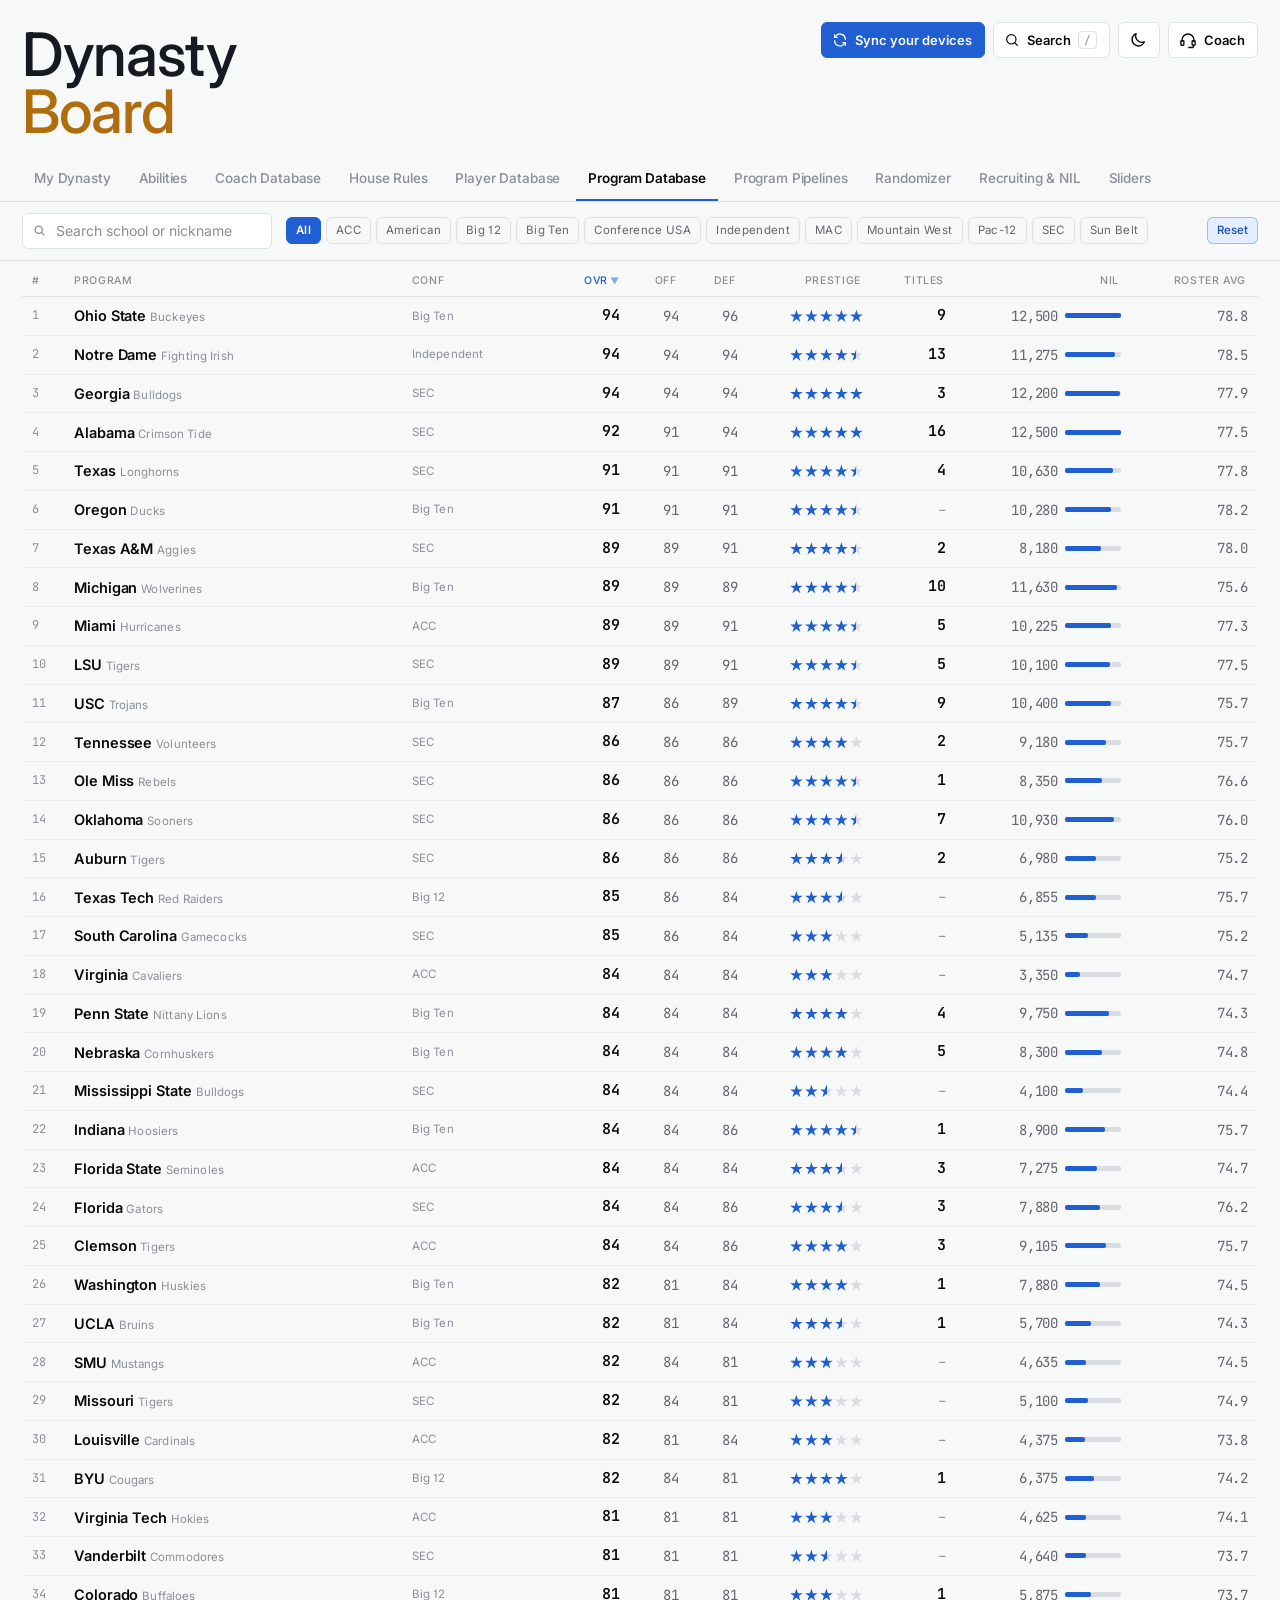
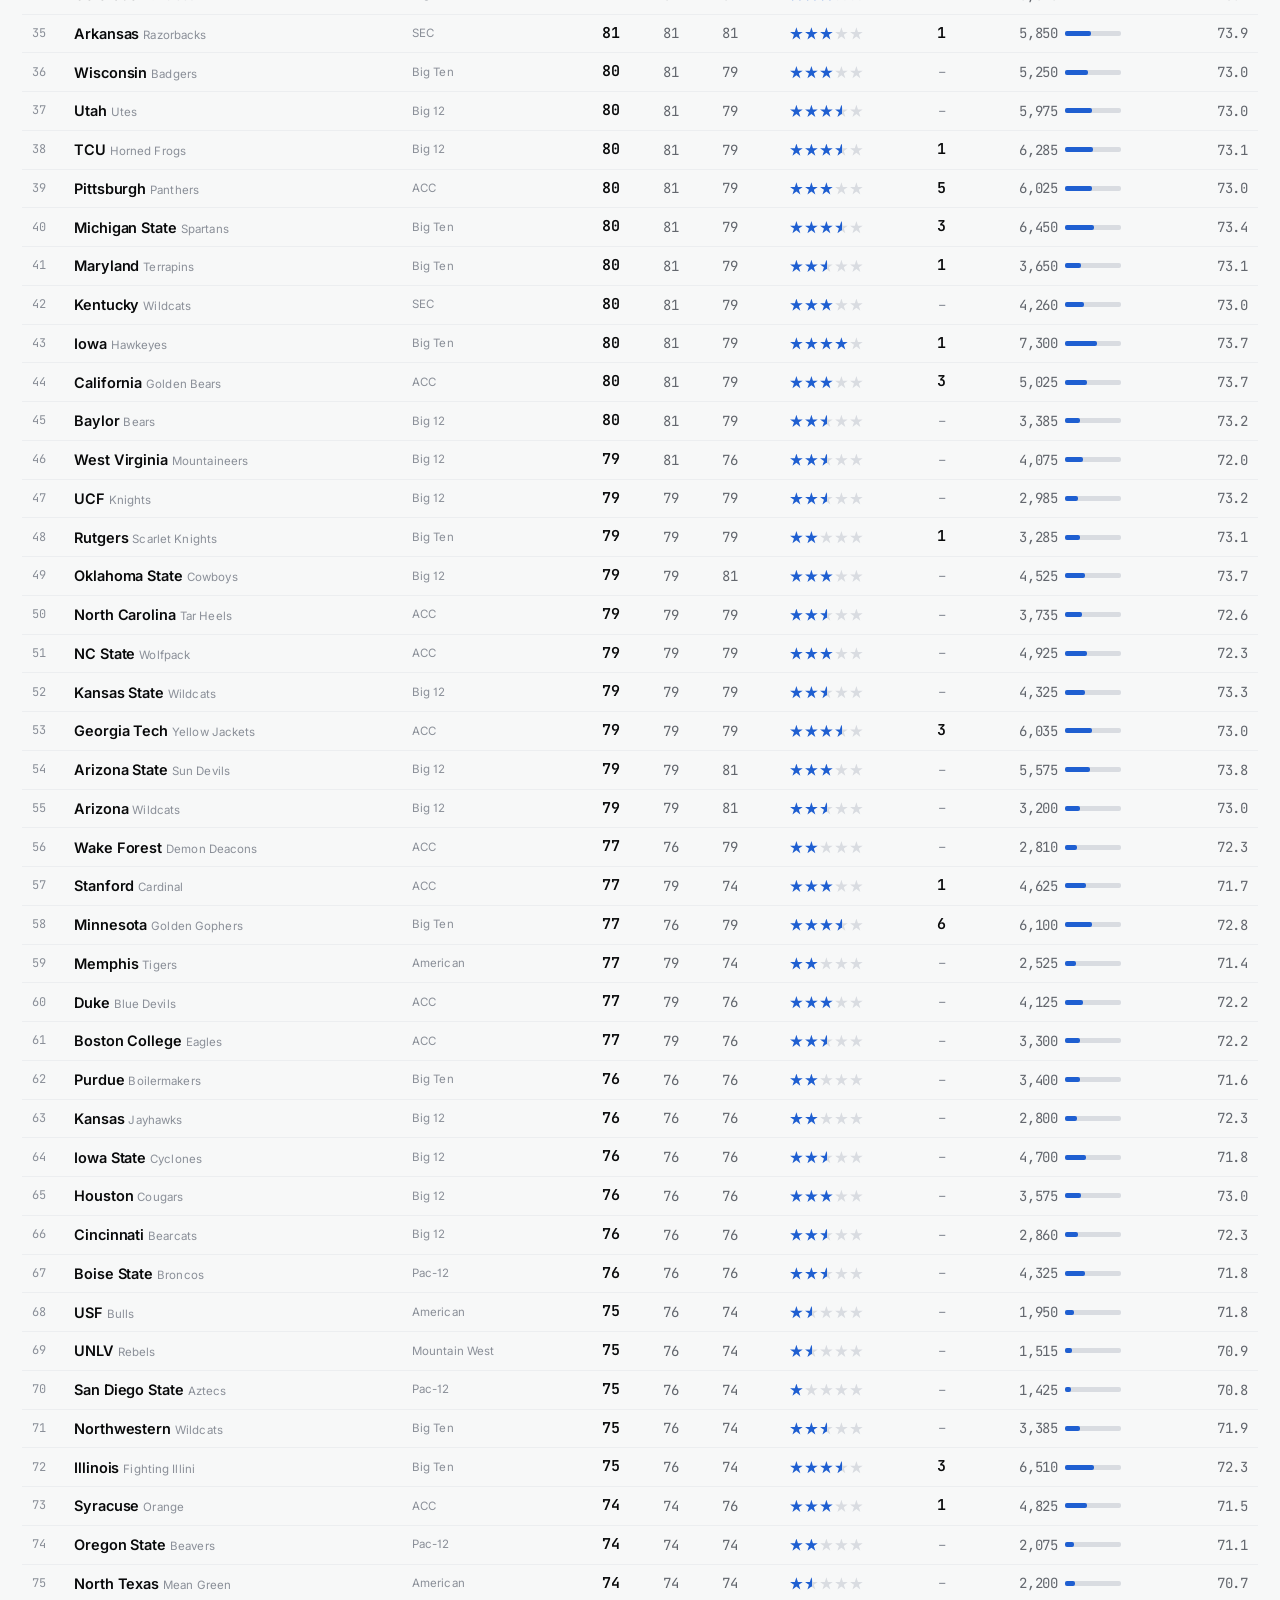
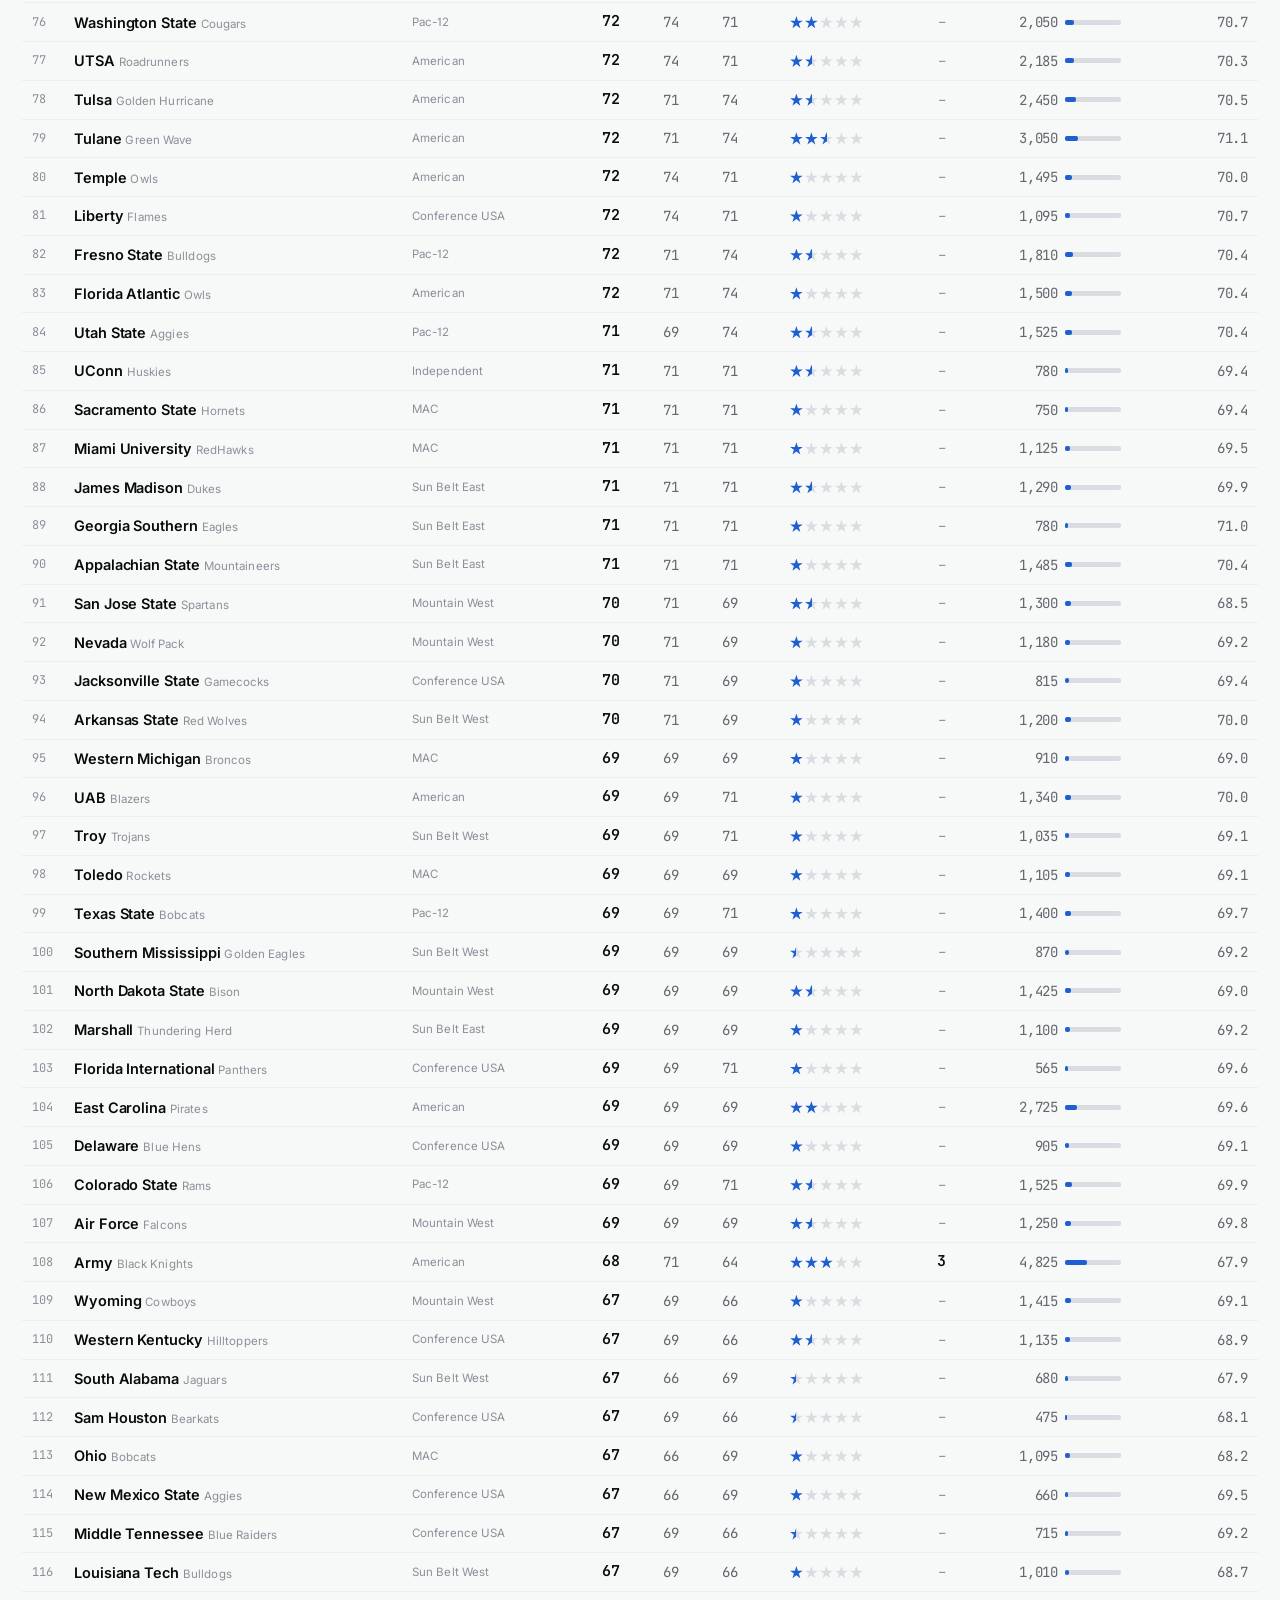
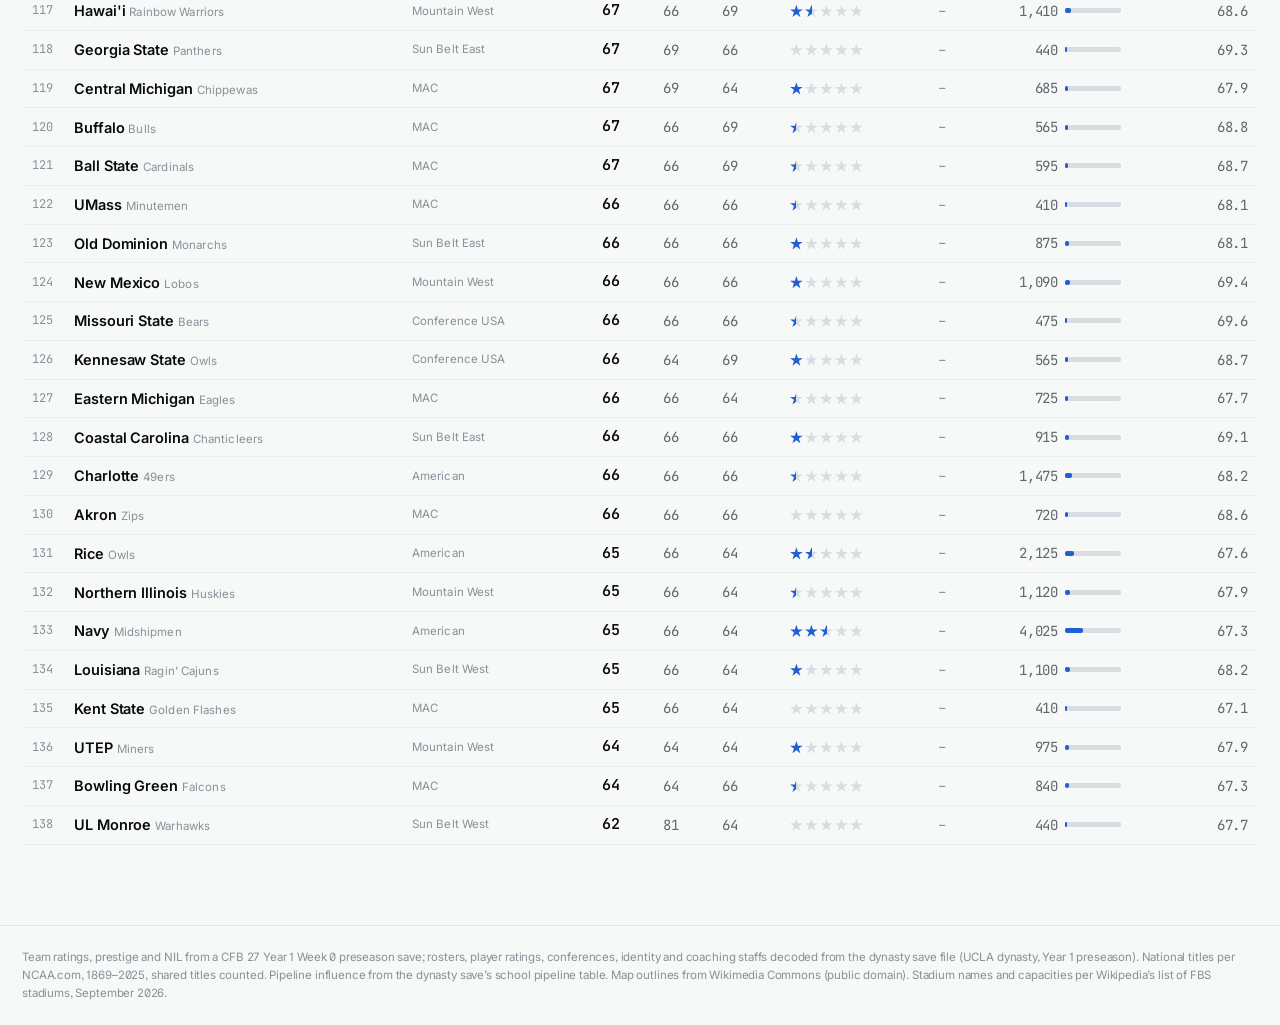
==== public/index.html @ a0ea472a "Player Database archetype filter (follows the position chip, kept in the URL); pipelines tier legend" ====
<!doctype html><html><head><meta charset=utf8><meta name=viewport content="width=device-width,initial-scale=1,viewport-fit=cover"><style>:root{color-scheme:light;box-sizing:border-box;padding-top:env(safe-area-inset-top,0px);padding-bottom:env(safe-area-inset-bottom,0px)}html{scroll-padding-top:env(safe-area-inset-top,0px)}body{margin:0;padding:0;font:14px -apple-system,BlinkMacSystemFont,sans-serif;background:#faf9f5;color:#141413}img{max-width:100%}[hidden]:not([hidden=until-found i]){display:none!important}</style></head><body>
<title>CFB 27 Dynasty Board</title>
<link rel="icon" href="/favicon.ico" sizes="32x32 48x48">
<link rel="icon" href="/favicon.svg" type="image/svg+xml">
<link rel="apple-touch-icon" href="/apple-touch-icon.png">
<link rel="preconnect" href="https://fonts.googleapis.com">
<link rel="preconnect" href="https://fonts.gstatic.com" crossorigin>
<link rel="stylesheet" href="https://fonts.googleapis.com/css2?family=Inter:opsz,wght@14..32,300..700&family=JetBrains+Mono:wght@400;500;600&display=swap">

<script>try{const t=localStorage.getItem("theme-v1");if(t==="light"||t==="dark")document.documentElement.dataset.theme=t}catch(e){}</script>
<link rel="stylesheet" href="css/site.css">

<div class="masthead">
  <h1 class="wordmark">Dynasty<br><em>Board</em></h1>
  <div class="mhact">
  <button class="coachbtn syncbtn" id="syncOpen" type="button" title="Keep your dynasties the same on every device"><svg width="16" height="16" viewBox="0 0 24 24" fill="none" stroke="currentColor" stroke-width="1.9" stroke-linecap="round" stroke-linejoin="round" aria-hidden="true"><path d="M20 11a8 8 0 0 0-14.3-4.9L4 8"/><path d="M4 4v4h4"/><path d="M4 13a8 8 0 0 0 14.3 4.9L20 16"/><path d="M20 20v-4h-4"/></svg><span id="syncLbl">Sync your devices</span></button>
  <button class="coachbtn gsbtn" id="gsOpen" type="button" aria-haspopup="dialog" aria-label="Search everything" title="Search everything (Ctrl+K or /)"><svg width="16" height="16" viewBox="0 0 24 24" fill="none" stroke="currentColor" stroke-width="1.8" stroke-linecap="round" aria-hidden="true"><circle cx="11" cy="11" r="7"/><path d="m20 20-3.5-3.5"/></svg>Search <kbd>/</kbd></button>
  <button class="coachbtn themebtn" id="themeBtn" type="button"></button>
  <button class="coachbtn" id="pOpen" type="button" aria-controls="pChat" aria-expanded="false" title="Plan a dynasty with Coach"><svg width="18" height="18" viewBox="0 0 24 24" fill="none" stroke="currentColor" stroke-width="1.8" stroke-linecap="round" stroke-linejoin="round" aria-hidden="true"><path d="M4 14v-2a8 8 0 0 1 16 0v2"/><rect x="2.5" y="13" width="4" height="6" rx="1"/><rect x="17.5" y="13" width="4" height="6" rx="1"/><path d="M19.5 19v.5a2.5 2.5 0 0 1-2.5 2.5h-4"/></svg>Coach</button>
  </div>
</div>

<dialog class="gs" id="gs" aria-label="Search everything">
  <label class="search"><svg width="16" height="16" viewBox="0 0 24 24" fill="none" stroke="currentColor" stroke-width="1.8" stroke-linecap="round" aria-hidden="true"><circle cx="11" cy="11" r="7"/><path d="m20 20-3.5-3.5"/></svg>
    <input id="gsq" type="search" placeholder="Team, coach, ability, rule or tab" autocomplete="off" spellcheck="false" role="combobox" aria-controls="gsl" aria-expanded="true" aria-autocomplete="list"><kbd>Esc</kbd></label>
  <ul class="cb" id="gsl" role="listbox"></ul>
</dialog>
<dialog class="gs plc" id="plc" aria-labelledby="plcN">
  <div class="ks-h"><h2 id="plcN"></h2><button class="ib" id="plcX" type="button" aria-label="Close"><kbd>Esc</kbd></button></div>
  <div id="plcB"></div>
</dialog>
<dialog class="gs ks sy" id="sy" aria-labelledby="syT">
  <div class="ks-h"><h2 id="syT">Sync your devices</h2><button class="ib" id="syX" type="button" aria-label="Close">&times;</button></div>
  <p class="hint sync-lede">Keep your saved work the same on your phone and computer. No account needed: just a sync code.</p>
  <div id="syBody"></div>
  <div class="sync-foot"><button class="ghost pri" id="syDone" type="button">Done</button></div>
</dialog>
<dialog class="gs ks" id="ks" aria-labelledby="ksT">
  <div class="ks-h"><h2 id="ksT">Keyboard shortcuts</h2><button class="ib" id="ksX" type="button" aria-label="Close"><kbd>Esc</kbd></button></div>
  <div id="ksL"></div>
</dialog>
<nav class="nav" aria-label="Sections">
<div class="tabs" role="tablist" aria-label="Views">
  <button class="tab" role="tab" id="tabDyn" aria-controls="viewDyn" aria-selected="false" tabindex="-1" type="button">My Dynasty</button>
  <button class="tab" role="tab" id="tabAb" aria-controls="viewAb" aria-selected="false" tabindex="-1" type="button">Abilities</button>
  <button class="tab" role="tab" id="tabCoach" aria-controls="viewCoach" aria-selected="false" tabindex="-1" type="button">Coach Database</button>
  <button class="tab" role="tab" id="tabHouse" aria-controls="viewHouse" aria-selected="false" tabindex="-1" type="button">House Rules</button>
  <button class="tab" role="tab" id="tabPlay" aria-controls="viewPlay" aria-selected="false" tabindex="-1" type="button">Player Database</button>
  <button class="tab" role="tab" id="tabBoard" aria-controls="viewBoard" aria-selected="true" type="button">Program Database</button>
  <button class="tab" role="tab" id="tabPipe" aria-controls="viewPipe" aria-selected="false" tabindex="-1" type="button">Program Pipelines</button>
  <button class="tab" role="tab" id="tabRand" aria-controls="viewRand" aria-selected="false" tabindex="-1" type="button">Randomizer</button>
  <button class="tab" role="tab" id="tabRec" aria-controls="viewRec" aria-selected="false" tabindex="-1" type="button">Recruiting &amp; NIL</button>
  <button class="tab" role="tab" id="tabSlide" aria-controls="viewSlide" aria-selected="false" tabindex="-1" type="button">Sliders</button>
</div>
</nav>

<div id="viewBoard" role="tabpanel" aria-labelledby="tabBoard">
<div class="rail">
  <div class="rail-in">
    <label class="search">
      <svg width="13" height="13" viewBox="0 0 16 16" fill="none" stroke="currentColor" stroke-width="1.6" aria-hidden="true"><circle cx="7" cy="7" r="4.5"/><path d="M10.5 10.5 14 14"/></svg>
      <input id="q" type="search" placeholder="Search school or nickname" aria-label="Search school or nickname" autocomplete="off" spellcheck="false">
    </label>
    <div class="chips" id="chips" role="group" aria-label="Filter by conference"></div>
    <span class="spacer"></span>
    <button class="ghost" id="reset" type="button">Reset</button>
  </div>
</div>

<div class="sheet">
  <div class="scroller">
    <table>
      <thead><tr id="hrow"></tr></thead>
      <tbody id="rows"></tbody>
    </table>
  </div>
  <div class="empty" id="empty" hidden>No program matches that search.</div>
</div>
</div>

<section id="viewRand" class="rand" role="tabpanel" aria-labelledby="tabRand" hidden>
  <div>
    <h2>Pick my program</h2>
    <div class="seg" role="group" aria-label="Randomizer mode">
      <button type="button" data-mode="any" aria-pressed="true">Completely random</button>
      <button type="button" data-mode="filt" aria-pressed="false">Use my filters</button>
    </div>
    <div class="poolline" aria-live="polite"><b id="poolN">138</b> programs in the pool</div>
    <button class="roll" id="roll" type="button">Pick my program</button>
    <div id="rFilters" hidden>
      <div class="fgroup"><span class="lbl">National championship</span>
        <div class="chips" data-g="ti"></div></div>
      <div class="fgroup"><span class="lbl">Prestige</span>
        <div class="chips" data-g="p"></div></div>
      <div class="fgroup"><span class="lbl">NIL budget</span>
        <div class="chips" data-g="nt"></div></div>
      <div class="fgroup"><span class="lbl">Conference</span>
        <div class="chips" data-g="c"></div></div>
    </div>
    <div class="hist" id="hist"></div>
  </div>
  <div class="result idle" id="result" aria-live="polite">Your program shows up here.</div>
</section>

<section id="viewCoach" role="tabpanel" aria-labelledby="tabCoach" hidden>
  <div class="rail crail">
    <div class="rail-in">
      <label class="search">
        <svg width="13" height="13" viewBox="0 0 16 16" fill="none" stroke="currentColor" stroke-width="1.6" aria-hidden="true"><circle cx="7" cy="7" r="4.5"/><path d="M10.5 10.5 14 14"/></svg>
        <input id="cq" type="search" placeholder="Search coach or school" aria-label="Search coach or school" autocomplete="off" spellcheck="false">
      </label>
      <div class="chips" id="cchips" role="group" aria-label="Filter by role"></div>
      <span class="spacer"></span>
      <span class="sub" aria-live="polite"><b class="mono" id="cN" style="color:var(--text)">414</b> coaches</span>
    </div>
  </div>
  <div class="sheet">
    <div class="scroller">
      <table class="ctab">
        <thead><tr id="chrow"></tr></thead>
        <tbody id="crows"></tbody>
      </table>
    </div>
    <div class="empty" id="cempty" hidden>No coach matches that search.</div>
  </div>
</section>

<section id="viewPlay" role="tabpanel" aria-labelledby="tabPlay" hidden>
  <div class="rail">
    <div class="rail-in">
      <label class="search">
        <svg width="13" height="13" viewBox="0 0 16 16" fill="none" stroke="currentColor" stroke-width="1.6" aria-hidden="true"><circle cx="7" cy="7" r="4.5"/><path d="M10.5 10.5 14 14"/></svg>
        <input id="plq" type="search" placeholder="Search player or school" aria-label="Search player or school" autocomplete="off" spellcheck="false">
      </label>
      <div class="chips" id="plpos" role="group" aria-label="Filter by position"></div>
      <div class="plsel">
        <select id="plteam" aria-label="Program"></select>
        <select id="plconf" aria-label="Conference"></select>
        <select id="plyr" aria-label="Class year"><option value="">All years</option><option>FR</option><option>SO</option><option>JR</option><option>SR</option></select>
        <select id="pldev" aria-label="Dev trait"><option value="">Any dev trait</option><option value="1">Impact</option><option value="2">Star</option><option value="3">Elite</option><option value="0">Normal</option></select>
        <select id="plarch" aria-label="Archetype"></select>
      </div>
      <span class="spacer"></span>
      <span class="sub" aria-live="polite"><b class="mono" id="plN" style="color:var(--text)">11,730</b> players</span>
    </div>
  </div>
  <div class="sheet">
    <div class="scroller plscroll" tabindex="0" aria-label="Player ratings table, scrolls sideways">
      <table class="ctab ptab">
        <thead><tr id="plhrow"></tr></thead>
        <tbody id="plrows"></tbody>
      </table>
    </div>
    <div class="empty" id="plempty" hidden>No player matches those filters.</div>
    <button class="rmore" id="plmore" type="button" hidden></button>
    <p class="hint plsrc">Scroll sideways for every rating, or click a player for their card. Ovr, Spd and the ratings after Spd are EA SPORTS College Football 27 <span id="plIt">Week 3</span> ratings; a few deep-roster players don't have them.</p>
  </div>
</section>

<section id="viewPipe" role="tabpanel" aria-labelledby="tabPipe" hidden>
  <div class="rail prail">
    <div class="rail-in">
      <label class="search">
        <svg width="13" height="13" viewBox="0 0 16 16" fill="none" stroke="currentColor" stroke-width="1.6" aria-hidden="true"><circle cx="7" cy="7" r="4.5"/><path d="M10.5 10.5 14 14"/></svg>
        <input id="pq" type="text" placeholder="Search a program" aria-label="Search a program" autocomplete="off" spellcheck="false">
      </label>
      <div class="pnav"><button class="ghost" id="pprev" type="button" aria-label="Previous program">&larr;</button><button class="ghost" id="pnext" type="button" aria-label="Next program">&rarr;</button></div>
      <span class="spacer"></span>
      <div class="pmode"><label class="sub" for="ppipe">Rank by pipeline</label><select id="ppipe"><option value="">Choose a pipeline&hellip;</option></select></div>
    </div>
  </div>
  <div class="pipe">
    <div>
      <div class="tiers" id="ptiers" aria-label="Pipeline tiers"></div>
      <div class="pmap" id="pmap"></div>
    </div>
    <div class="pside">
      <div class="pcard" id="pcard"></div>
      <div class="pcard" id="prank" hidden></div>
    </div>
  </div>
</section>

<section id="viewHouse" class="house" role="tabpanel" aria-labelledby="tabHouse" hidden>
  <div>
    <h2 class="hh">House rules</h2>
    <div class="fgroup"><label class="lbl" for="hq">Your program</label>
      <div class="hprog">
        <span class="search">
          <svg width="13" height="13" viewBox="0 0 16 16" fill="none" stroke="currentColor" stroke-width="1.6" aria-hidden="true"><circle cx="7" cy="7" r="4.5"/><path d="M10.5 10.5 14 14"/></svg>
          <input id="hq" type="text" placeholder="Search a program" autocomplete="off" spellcheck="false">
        </span>
        <button class="ghost" id="hteamr" type="button">Random program</button>
      </div>
    </div>
    <div class="seg" id="hseg" role="group" aria-label="House rules source">
      <button type="button" data-hm="preset" aria-pressed="true">Presets</button>
      <button type="button" data-hm="random" aria-pressed="false">Randomly generated</button>
    </div>
    <button class="ghost hbuild" type="button" id="hbuild">+ Build your own preset</button>
    <div id="hPre" class="presets"></div>
    <div id="hRnd" hidden>
      <div class="poolline">Recruiting territory and star power are always in the deal. Locked rules stay put.</div>
      <button class="roll" id="hdeal" type="button">Deal house rules</button>
      <div class="fgroup"><span class="lbl">Strictness</span><div class="chips" id="hstrict"></div></div>
      <div class="fgroup"><span class="lbl">Program</span>
        <div class="chips"><button class="chip" type="button" id="hrprog" aria-pressed="false">Also pick a random program</button></div></div>
    </div>
  </div>
  <div>
    <div class="book" id="hbook" aria-live="polite"></div>
    <details class="lib" id="hlib"><summary id="hlibs">Rule library</summary>
      <div class="lnew"><button class="ghost pri" id="hnew" type="button">+ Create a custom rule</button><span class="hsmall" style="margin:0">Custom rules and presets are saved in this browser.</span></div>
      <div id="hform" hidden></div>
      <div id="hlibin"></div></details>
  </div>
</section>


<section id="viewRec" class="sl rec" role="tabpanel" aria-labelledby="tabRec" hidden>
  <header class="sl-head">
    <div>
      <h2 class="hh">Recruiting &amp; NIL plan</h2>
    </div>
    <div class="rec-ctl">
    <button type="button" class="tgl" id="rLink" role="switch" aria-checked="true" title="When on, this tab and House Rules share one program"><span class="trk" aria-hidden="true"><i></i></span>Follow House Rules team</button>
    <label class="search rec-q">
      <svg width="13" height="13" viewBox="0 0 16 16" fill="none" stroke="currentColor" stroke-width="1.6" aria-hidden="true"><circle cx="7" cy="7" r="4.5"/><path d="M10.5 10.5 14 14"/></svg>
      <input id="rq" type="text" placeholder="Search a program" aria-label="Program for the recruiting plan" autocomplete="off" spellcheck="false">
    </label>
    </div>
  </header>
  <div class="chips" id="recMode" role="group" aria-label="Plan or recruiting board"></div>
  <div class="rec-grid" id="recGrid"></div>
  <div id="rbWrap" hidden>
    <div class="rb-bar"><p class="hint">Plan the type of player you want at every spot, built around your scheme. Tap a card to pick an archetype.</p><button type="button" class="ghost" id="rbClear">Clear board</button></div>
    <div class="rb" id="rb"></div>
  </div>
  <p class="rec-src" id="recSrc">Mechanics from launch-window guides (June and July 2026); patches may have changed some numbers. Sources:
    <a href="https://dynastycentral.gg/college-football-27/dynasty-guides/recruiting-guide" target="_blank" rel="noopener">Dynasty Central</a>,
    <a href="https://gamerant.com/college-football-cfb-27-dynasty-recruiting-guide/" target="_blank" rel="noopener">Game Rant</a>,
    <a href="https://cfb27.com/article/cfb-27-dynasty-recruiting-guide" target="_blank" rel="noopener">CFB27.com</a>.
    Real-world recruiting patterns:
    <a href="https://thespade.substack.com/p/the-2026-college-football-recruiting" target="_blank" rel="noopener">The Spade</a>,
    <a href="https://www.espn.com/college-football/story/_/id/43601368/recruiting-roster-challenges-facing-group-5-power-4-gap-college-football-conferences" target="_blank" rel="noopener">ESPN</a>,
    <a href="https://thenilstandard.com/guides/what-college-football-positions-cost" target="_blank" rel="noopener">The NIL Standard</a>.
    Team data from the same preseason save as the rest of the board.</p>
</section>

<section id="viewDyn" class="house dyn" role="tabpanel" aria-labelledby="tabDyn" hidden>
  <div>
    <h2 class="hh">My dynasties</h2>
    <p class="hint">Save a program and its house rules as a dynasty. Each one keeps its rules, pipelines and recruiting &amp; NIL plan together.</p>
    <button class="ghost pri" id="dNew" type="button" style="margin:18px 0; width:100%">Save House Rules as a dynasty</button>
    <div class="seg" id="dSeg" role="group" aria-label="Active or archived dynasties"></div>
    <ul class="dlist" id="dList"></ul>
    <div class="dbak">
      <p class="hint">Back up your dynasties, house rules, custom rules and settings to a file, or restore them from one. Use it to move them to another browser or device.</p>
      <div class="dbak-b"><button class="ghost" id="dBackup" type="button">Back up to a file</button><button class="ghost" id="dRestore" type="button">Restore from a file</button></div>
      <input type="file" id="dFile" accept=".json,application/json" hidden>
      <p class="hint dbak-msg" id="dBakMsg" role="status" hidden></p>
    </div>
  </div>
  <div id="dView" aria-live="polite"></div>
</section>

<section id="viewSlide" class="sl" role="tabpanel" aria-labelledby="tabSlide" hidden>
  <header class="sl-head">
    <div>
      <h2 class="hh">Matt10's CFB27 Sliders <span class="sl-v">v5.5, Posted 9/25/26</span></h2>
      <p class="hint"><span class="sl-chg">Highlighted</span> values changed in this version.</p>
    </div>
    <div class="chips" id="slDiff" role="group" aria-label="Difficulty"></div>
  </header>
  <div class="sl-grid" id="slGrid"></div>
</section>

<section id="viewAb" class="sl ab" role="tabpanel" aria-labelledby="tabAb" hidden>
  <header class="sl-head">
    <div>
      <h2 class="hh">Abilities</h2>
      <div class="chips" id="abMode" role="group" aria-label="Player or coach abilities" style="margin-top:10px"></div>
    </div>
    <input class="ab-q" id="abQ" type="search" placeholder="Search an ability" aria-label="Search abilities" autocomplete="off">
  </header>
  <div id="abPlayer">
    <p class="hint ab-legend"><span class="mt mt0">Bronze</span><span class="mt mt1">Silver</span><span class="mt mt2">Gold</span><span class="mt mt3">Platinum</span></p>
    <div class="chips" id="abPos" role="group" aria-label="Position" style="margin:16px 0"></div>
    <div class="sl-grid" id="abGrid"></div>
    <h2 class="hh" style="margin:34px 0 6px">Mental abilities</h2>
    <p class="hint" style="margin-bottom:16px">Any player can have these. In Road to Glory you pick three, and each stays active only while its meter stays high.</p>
    <ul class="ab-list ab-ment" id="abMent"></ul>
    <p class="hint ab-src">Ability names, the mental list and Field Flip were checked against the CFB 27 game files. Unlock ratings and SP costs come from CFB 27 game-file data.</p>
  </div>
  <div id="abChg" hidden>
    <div class="pc-form">
      <label>From<select id="pcFp" aria-label="Current position"></select></label>
      <label>Archetype<select id="pcFa" aria-label="Current archetype"></select></label>
      <span class="pc-arrow" aria-hidden="true">&rarr;</span>
      <label>To<select id="pcTp" aria-label="New position"></select></label>
      <label>New archetype<select id="pcTa" aria-label="New archetype"></select></label>
      <label class="pc-note">Note<textarea id="pcNote" rows="1" maxlength="200" placeholder="Optional, e.g. needs 85+ speed"></textarea></label>
      <button class="ghost pri" id="pcAdd" type="button">Save change</button>
    </div>
    <div class="sl-grid" id="pcList" style="margin-top:18px"></div>
  </div>
  <div id="abCoach" hidden>
    <div class="chips" id="abArch" role="group" aria-label="Coach archetype" style="margin:16px 0"></div>
    <div id="abCGrid"></div>
    <p class="hint ab-src">Costs and values come from CFB 27 game-file data.</p>
  </div>
</section>

<div class="foot">
  Team ratings, prestige and NIL from a CFB&nbsp;27 Year&nbsp;1 Week&nbsp;0 preseason save; rosters, player ratings, conferences, identity and coaching staffs decoded from the dynasty save file (UCLA dynasty, Year&nbsp;1 preseason). National titles per NCAA.com, 1869&ndash;2025, shared titles counted. Pipeline influence from the dynasty save&rsquo;s school pipeline table. Map outlines from Wikimedia Commons (public domain). Stadium names and capacities per Wikipedia&rsquo;s list of FBS stadiums, September 2026.
</div>

<aside class="pchat" id="pChat" aria-labelledby="pTitle">
  <div class="phead"><h2 id="pTitle">Coach</h2>
    <button class="pai" id="pClear" type="button" title="Clear the chat and start over">Clear</button>
    <button class="dclose" id="pClose" type="button" aria-label="Close Coach" style="position:static">×</button></div>
  <div class="plog" id="pLog" aria-live="polite"></div>
  <p class="pstat" id="pNote">Longer messages are read by Cloudflare's AI to work out what you're asking. Answers come only from this site's data.</p>
  <form class="pform" id="pForm"><textarea id="pIn" rows="1" autocomplete="off" placeholder="e.g. Tough Florida rebuild" aria-label="Ask Coach"></textarea><button type="submit">Send</button></form>
</aside>
<div class="scrim" id="scrim"></div>
<aside class="dossier" id="dossier" role="dialog" aria-modal="true" aria-labelledby="dname" hidden>
  <div class="dhead">
    <button class="dclose" id="dclose" type="button" aria-label="Close">&times;</button>
    <h2 class="dname" id="dname"></h2>
    <div class="dmeta" id="dmeta"></div>
    <div class="motto" id="dmotto"></div>
    <div class="tags" id="dtags"></div>
    <div class="dfacts" id="dfacts"></div>
  </div>
  <div class="dbody" id="dbody"></div>
</aside>

<script src="js/data/teams.js"></script>
<script src="js/data/map.js"></script>
<script src="js/core.js"></script>
<script src="js/board.js"></script>
<script src="js/tabs.js"></script>
<script src="js/picker.js"></script>
<script src="js/coaches.js"></script>
<script src="js/players.js"></script>
<script src="js/randomizer.js"></script>
<script src="js/pipelines.js"></script>
<script src="js/house.js"></script>
<script src="js/sliders.js"></script>
<script src="js/abilities.js"></script>
<script src="js/search.js"></script>
<script src="js/recruiting.js"></script>
<script src="js/dynasty.js"></script>
<script src="js/sync.js"></script>
<script src="js/coach-chat.js"></script>
<script src="js/theme.js"></script>
<script src="js/start.js"></script>

</body></html>
---- public/css/site.css ----
:root{
  color-scheme:light;
  --ground:#F7F8F8; --panel:#FFFFFF; --raise:#F1F2F4;
  --text:#08090A; --dim:#62666D; --faint:#8A8F98;
  --line:#E0E2E6; --hair:#ECEEF0;
  --accent:#1F5FD1; --accent-soft:#E3EDFD; --accent-ink:#1A4FAF;
  --cta:#1F5FD1; --on-cta:#FFFFFF;
  --logo:#141A20; --logo-em:#B06D0E;
  --focus:#08090A;
  --pip-off:#D9DCE1;
  --shadow:rgba(8,9,10,.12) 0 4px 32px;
  --ease:cubic-bezier(.4,0,.2,1);
}
@media (prefers-color-scheme:dark){
  :root:not([data-theme="light"]){
    color-scheme:dark;
    --ground:#08090A; --panel:#0F1011; --raise:#161718;
    --text:#E5E5E6; --dim:#8A8F98; --faint:#62666D;
    --line:#23252A; --hair:#1A1B1E;
    --accent:#5B9BFF; --accent-soft:rgba(91,155,255,.12); --accent-ink:#5B9BFF;
    --cta:#5B9BFF; --on-cta:#08090A;
    --logo:#E5E5E6; --logo-em:#E8A33D;
    --focus:#D0D6E0;
    --pip-off:#23252A;
    --shadow:rgba(8,9,10,.6) 0 4px 32px;
  }
}
:root[data-theme="dark"]{
  color-scheme:dark;
  --ground:#08090A; --panel:#0F1011; --raise:#161718;
  --text:#E5E5E6; --dim:#8A8F98; --faint:#62666D;
  --line:#23252A; --hair:#1A1B1E;
  --accent:#5B9BFF; --accent-soft:rgba(91,155,255,.12); --accent-ink:#5B9BFF;
  --cta:#5B9BFF; --on-cta:#08090A;
  --logo:#E5E5E6; --logo-em:#E8A33D;
  --focus:#D0D6E0;
  --pip-off:#23252A;
  --shadow:rgba(8,9,10,.6) 0 4px 32px;
}

*{box-sizing:border-box}
body{
  margin:0; background:var(--ground); color:var(--text);
  font-family:Inter,ui-sans-serif,system-ui,sans-serif;
  font-size:14px; line-height:1.45;
  -webkit-font-smoothing:antialiased;
}
.mono{font-family:"JetBrains Mono",ui-monospace,Menlo,monospace;font-variant-numeric:tabular-nums}
.wide{font-family:Inter,sans-serif;}

/* ---------- masthead ---------- */
.masthead{
  padding:26px 22px 0; max-width:1500px; margin:0 auto;
  display:flex; flex-wrap:wrap; align-items:flex-end; gap:10px 26px;
}
.wordmark{
  font-family:Inter,sans-serif; font-weight:510;
  font-size:clamp(36px,5.6vw,60px); line-height:.95; letter-spacing:-.015em;
  margin:0; text-wrap:balance;
}
.wordmark{color:var(--logo)}
/* logo colors come from the favicon: slate #141A20 and amber #E8A33D (deeper amber in light mode for contrast) */
.wordmark em{font-style:normal;color:var(--logo-em)}

/* ---------- controls ---------- */
.rail{
  position:sticky; top:0; z-index:30; background:var(--ground);
  border-bottom:1px solid var(--line); margin-top:20px;
}
.rail-in{max-width:1500px; margin:0 auto; padding:11px 22px;
  display:flex; flex-wrap:wrap; gap:9px 14px; align-items:center}
.search{
  flex:0 1 250px; display:flex; align-items:center; gap:8px;
  border:1px solid var(--line); background:var(--panel); padding:6px 10px;
}
.search input{
  border:0; outline:0; background:transparent; color:var(--text);
  font:inherit; width:100%; min-width:0;
}
.search input::placeholder{color:var(--faint)}
.search:focus-within{border-color:var(--accent)}
.search svg{flex:none; color:var(--faint)}
.chips{display:flex; flex-wrap:wrap; gap:5px}
.chip{
  font:inherit; font-size:11.5px; letter-spacing:.03em;
  border:1px solid var(--line); background:transparent; color:var(--dim);
  padding:4px 9px; cursor:pointer; white-space:nowrap;
}
.chip:hover{color:var(--text); border-color:var(--dim)}
.chip[aria-pressed="true"]{
  background:var(--cta); border-color:var(--cta);
  color:var(--on-cta); font-weight:590;
}
.spacer{flex:1 1 auto}
/* Secondary buttons: tinted blue so they read as clickable; .ghost.pri is the solid primary. */
.ghost{
  font:inherit; font-size:11.5px; font-weight:510; background:var(--accent-soft); color:var(--accent-ink);
  border:1px solid color-mix(in srgb, var(--accent) 35%, transparent); padding:4px 9px; cursor:pointer;
}
.ghost:hover{border-color:var(--accent); color:var(--accent-ink)}
.ghost:disabled{opacity:.45; cursor:default}

/* ---------- table ---------- */
.sheet{max-width:1500px; margin:0 auto; padding:0 22px 80px}
.scroller{}
/* an overflow ancestor would become the sticky containing block and kill the
   sticky header, so only create one on viewports narrow enough to need it */
@media (max-width:980px){
  .scroller{overflow-x:auto}
  thead th{position:static}
}
table{border-collapse:collapse; width:100%; min-width:880px}
thead th{
  position:sticky; top:var(--railh,47px); z-index:20; background:var(--ground);
  text-align:right; font-weight:510; font-size:10.5px; letter-spacing:.06em;
  text-transform:uppercase; color:var(--faint);
  padding:12px 10px 8px; border-bottom:1px solid var(--line);
  cursor:pointer; user-select:none; white-space:nowrap;
}
thead th:first-child,thead th.l{text-align:left}
thead th:hover{color:var(--text)}
thead th[aria-sort]{color:var(--accent)}
th .car{opacity:.5; font-size:9px; padding-left:2px}
tbody tr{border-bottom:1px solid var(--hair); cursor:pointer}
tbody tr:hover{background:var(--raise)}
tbody tr:focus-visible{outline:2px solid var(--focus); outline-offset:-2px}
tbody tr[aria-selected="true"]{background:var(--accent-soft)}
td{padding:8px 10px; text-align:right; white-space:nowrap}
td.l{text-align:left}
.rk{color:var(--faint); font-size:12px; width:42px}
.team{font-weight:590; font-size:14.5px; letter-spacing:-.005em}
.sub{color:var(--faint); font-size:11.5px; font-weight:400; letter-spacing:.01em}
.big{font-size:15px; font-weight:590}
.mut{color:var(--dim)}
.zero{color:var(--faint)}

/* prestige stars */
.stars{display:inline-flex; gap:2px; vertical-align:-2px}
.stars i{
  width:13px; height:13px; display:block; background:var(--pip-off);
  clip-path:polygon(50% 0%,61.8% 35.5%,98.8% 35.5%,68.8% 57.5%,80.4% 93%,
                    50% 71%,19.6% 93%,31.2% 57.5%,1.2% 35.5%,38.2% 35.5%);
}
.stars i.f{background:var(--accent)}
.stars i.h{background:linear-gradient(90deg,var(--accent) 50%,var(--pip-off) 50%)}

/* nil bar */
.nil{display:inline-flex; align-items:center; gap:7px; justify-content:flex-end}
.nilbar{width:56px; height:5px; background:var(--pip-off); position:relative}
.nilbar i{position:absolute; inset:0 auto 0 0; background:var(--accent)}

/* ---------- dossier ---------- */
.scrim{position:fixed; inset:0; background:rgba(8,9,10,.6); opacity:0; pointer-events:none;
  transition:opacity .18s ease; z-index:40}
.scrim.on{opacity:1; pointer-events:auto}
.dossier{
  position:fixed; top:0; right:0; bottom:0; width:min(640px,100vw);
  background:var(--panel); border-left:1px solid var(--line); box-shadow:var(--shadow);
  transform:translateX(100%); transition:transform .22s cubic-bezier(.4,.0,.2,1);
  z-index:50; display:flex; flex-direction:column;
}
.dossier.on{transform:none}
.dhead{padding:20px 22px 15px; border-bottom:1px solid var(--line); position:relative}
.dclose{position:absolute; top:14px; right:14px; background:transparent; border:1px solid var(--line);
  color:var(--dim); width:26px; height:26px; cursor:pointer; font-size:15px; line-height:1}
.dclose:hover{color:var(--text); border-color:var(--dim)}
.dname{
  font-family:Inter,sans-serif;
  font-weight:590; font-size:27px; line-height:1; margin:0 34px 6px 0;
  letter-spacing:-.01em; text-wrap:balance;
}
.dmeta{color:var(--dim); font-size:12px}
.dmeta b{color:var(--text); font-weight:510}
.motto{margin-top:9px; font-size:12.5px; color:var(--dim); font-style:italic}
.tags{margin-top:7px; display:flex; gap:6px; flex-wrap:wrap}
.tag{font-size:10.5px; letter-spacing:.03em; color:var(--accent-ink); background:var(--accent-soft);
  padding:2px 6px}
.dbody{overflow-y:auto; padding:0 22px 30px}
.pchips{margin:0 0 10px}
.pchips .chip{font-size:11px; padding:3px 7px}
.pchips .chip .mono{opacity:.65; font-size:10px}
.pchips .chip:disabled{opacity:.35; cursor:default}
h3{font-size:10.5px; letter-spacing:.06em; text-transform:uppercase; color:var(--faint);
  font-weight:510; margin:24px 0 9px; padding-bottom:6px; border-bottom:1px solid var(--line)}
.grades{display:grid; gap:6px}
.grow{display:grid; grid-template-columns:130px 1fr 26px; align-items:center; gap:9px; font-size:12px}
.grow em{font-style:normal; color:var(--dim)}
.gbar{height:6px; background:var(--pip-off); position:relative}
.gbar i{position:absolute; inset:0 auto 0 0; background:var(--accent)}
.glet{text-align:right; font-family:"JetBrains Mono",monospace; font-size:12px; font-weight:590}
.rost{width:100%; border-collapse:collapse; min-width:0}
.rost thead th{position:static; background:transparent; cursor:default; padding:4px 4px 5px; font-size:9.5px; color:var(--faint); text-align:right}
.rost thead th.l{text-align:left}
.rost thead th:hover{color:var(--faint)}
.rost thead th.srt{cursor:pointer; white-space:nowrap}
.rost thead th.srt:hover{color:var(--text)}
.rost thead th.srt[aria-sort]{color:var(--accent)}
.rost thead th.srt .car{opacity:.7; padding-left:3px}
.rost td{padding:5px 4px; border-bottom:1px solid var(--hair); font-size:12.5px}
.rost td:first-child{color:var(--faint); font-family:"JetBrains Mono",monospace; width:34px; text-align:left}
.rost td.nm{text-align:left; white-space:normal; line-height:1.25}
.staff td.l{text-align:left; white-space:normal}
.staff td:first-child{width:30px}
.rost td.yr{color:var(--faint); font-family:"JetBrains Mono",monospace; width:34px; text-align:left}
.dev{display:inline-block; font-size:9.5px; letter-spacing:.06em; text-transform:uppercase;
  padding:1px 4px; margin-left:5px; vertical-align:1px; border:1px solid transparent}
.dev.d3{background:var(--cta); color:var(--on-cta); font-weight:590}
.dev.d2{border-color:var(--accent); color:var(--accent-ink)}
.dev.d1{border-color:var(--line); color:var(--faint)}
.dev.d0{display:none}
.rmore{margin-top:10px; width:100%; font:inherit; font-size:11.5px; background:transparent;
  border:1px solid var(--line); color:var(--dim); padding:6px; cursor:pointer}
.rmore:hover{color:var(--text); border-color:var(--dim)}

/* ---------- tabs + randomizer ---------- */
.tabs{max-width:1500px; margin:18px auto 0; padding:0 22px; display:flex; gap:4px; border-bottom:1px solid var(--line)}
.tab{font:inherit; font-family:Inter,sans-serif;
  font-weight:590; font-size:12.5px; letter-spacing:-.011em;
  background:transparent; border:0; border-bottom:3px solid transparent; color:var(--faint);
  padding:9px 14px 8px; cursor:pointer; margin-bottom:-1px}
.tab:hover{color:var(--text)}
.tab[aria-selected="true"]{color:var(--text); border-bottom-color:var(--accent)}
.tabs .tab{font-size:13.5px; padding:11px 12px 10px}
.tab:focus-visible{outline:2px solid var(--focus); outline-offset:-2px}
#viewBoard .rail, #viewCoach .rail, #viewPlay .rail{margin-top:0}
.plsel{display:flex; flex-wrap:wrap; gap:6px}
.plsel select{font:inherit; font-size:12.5px; border:1px solid var(--line); border-radius:6px; background:var(--panel); color:var(--text); padding:5px 8px}
.ptab .yr{font-family:"JetBrains Mono",monospace; font-size:12px; color:var(--dim)}
#plmore{display:block; margin:14px auto 0}
.plsrc{margin-top:16px}
/* Player Database: one scroll box (both directions) so the header row and the Pos + Player columns stay pinned */
.plscroll{overflow:auto; max-height:max(60vh, calc(100vh - var(--railh,47px) - 40px)); border-bottom:1px solid var(--line)}
#viewPlay thead th{position:sticky; top:0}
.ptab th:nth-child(1), .ptab td:nth-child(1){position:sticky; left:0; width:56px; min-width:56px; max-width:56px; background:var(--ground); z-index:2}
.ptab th:nth-child(2), .ptab td:nth-child(2){position:sticky; left:56px; min-width:210px; background:var(--ground); z-index:2; box-shadow:1px 0 0 var(--line)}
#viewPlay thead th:nth-child(-n+2){z-index:22}
@media (max-width:600px){.ptab th:nth-child(2), .ptab td:nth-child(2){min-width:140px; max-width:140px; white-space:normal} .ptab th:nth-child(1), .ptab td:nth-child(1){width:44px; min-width:44px; max-width:44px} .ptab th:nth-child(2), .ptab td:nth-child(2){left:44px}}
.ptab tbody tr:hover td{background:var(--raise)}
.ptab th.gs0, .ptab td.gs0{border-left:1px solid var(--line)}
.ptab td.rt{color:var(--dim)}
/* player card */
.gs.plc{width:min(720px,calc(100% - 32px)); padding:6px 18px 18px; margin-top:40px; max-height:calc(100vh - 80px); overflow:auto}
.plc-sub{color:var(--dim); font-size:13px; margin:0 0 12px}
.plc-top{display:flex; flex-wrap:wrap; gap:8px 22px; align-items:flex-end; padding:10px 0 14px; border-bottom:1px solid var(--line)}
.plc-top div{display:flex; flex-direction:column}
.plc-top b{font:590 22px "JetBrains Mono",monospace}
.plc-top span{font-size:10.5px; letter-spacing:.06em; text-transform:uppercase; color:var(--faint)}
.plc-top .plc-go{margin-left:auto}
.plc-g{display:grid; grid-template-columns:repeat(auto-fill,minmax(200px,1fr)); gap:4px 22px}
.plc h3{grid-column:1 / -1; margin:16px 0 4px; font-size:10.5px; letter-spacing:.06em; text-transform:uppercase; color:var(--faint); font-weight:510}
.plc-r{display:grid; grid-template-columns:1fr 28px 64px; align-items:center; gap:8px; font-size:12.5px; padding:2px 0}
.plc-r b{font:510 12.5px "JetBrains Mono",monospace; text-align:right}
.plc-r i{height:5px; border-radius:3px; background:var(--hair); position:relative; overflow:hidden}
.plc-r i::after{content:""; position:absolute; inset:0 auto 0 0; width:var(--v); background:var(--accent)}
.plc-none{color:var(--dim); font-size:13px; padding:14px 0}
.ctab{min-width:760px}
.ctab .role{font-family:"JetBrains Mono",monospace; font-size:12px; color:var(--dim); width:64px}
.ctab td.l{white-space:normal}
.rand{max-width:1500px; margin:0 auto; padding:24px 22px 80px; display:grid;
  grid-template-columns:minmax(0,420px) minmax(0,1fr); gap:34px; align-items:start}
@media (max-width:860px){.rand{grid-template-columns:1fr; gap:26px}}
.rand h2{font-family:Inter,sans-serif;
  font-weight:590; font-size:20px; letter-spacing:-.005em; margin:0 0 4px}
.rand .hint{color:var(--dim); font-size:12.5px; margin:0 0 18px; max-width:52ch}
.seg{display:grid; grid-template-columns:1fr 1fr; border:1px solid var(--line)}
.seg button{font:inherit; font-size:12.5px; font-weight:590; padding:9px 8px; background:transparent;
  color:var(--dim); border:0; cursor:pointer}
.seg button + button{border-left:1px solid var(--line)}
.seg button[aria-pressed="true"]{background:var(--text); color:var(--ground)}
.fgroup{margin-top:18px}
.fgroup .lbl{display:block; font-size:10.5px; letter-spacing:.06em; text-transform:uppercase; color:var(--faint); margin-bottom:7px}
.fgroup .chip{font-size:12px; padding:6px 10px}
.fgroup .chip small{opacity:.65; font-size:10.5px; padding-left:3px}
.poolline{margin:18px 0 10px; font-size:12.5px; color:var(--dim)}
.poolline b{color:var(--text); font-family:"JetBrains Mono",monospace; font-size:15px}
.roll{width:100%; font:inherit; font-family:Inter,sans-serif; font-weight:590; font-size:15px; letter-spacing:-.011em;
  background:var(--cta); color:var(--on-cta); border:0; padding:14px; cursor:pointer}
.roll:hover{filter:brightness(1.06)}
.roll{margin-bottom:6px}
.roll:disabled{opacity:.4; cursor:default; filter:none}
.result{border:1px solid var(--line); background:var(--panel); padding:26px 26px 24px; min-height:330px;
  display:flex; flex-direction:column}
.result.idle{align-items:center; justify-content:center; color:var(--faint); text-align:center; font-size:13px}
.result .kick{font-size:10.5px; letter-spacing:.06em; text-transform:uppercase; color:var(--accent-ink)}
.result .rname{font-family:Inter,sans-serif;
  font-weight:590; font-size:clamp(30px,5vw,52px); line-height:.95;
  letter-spacing:-.015em; margin:8px 0 6px; text-wrap:balance; overflow-wrap:anywhere}
.result.spin .rname{color:var(--faint)}
.result .rsub{color:var(--dim); font-size:13px}
.result .rsub b{color:var(--text); font-weight:510}
.rstats{display:grid; grid-template-columns:repeat(4,minmax(0,1fr)); gap:1px; background:var(--line);
  border:1px solid var(--line); margin-top:20px}
@media (max-width:560px){.rstats{grid-template-columns:repeat(2,minmax(0,1fr))}}
.rstats div{background:var(--panel); padding:10px 12px; display:flex; flex-direction:column; gap:4px}
.rstats span{font-size:10px; letter-spacing:.06em; text-transform:uppercase; color:var(--faint)}
.rstats b{font-family:"JetBrains Mono",monospace; font-variant-numeric:tabular-nums; font-size:20px; font-weight:590; line-height:1}
.rmeta{margin-top:14px; font-size:12.5px; color:var(--dim); line-height:1.7}
.rmeta b{color:var(--text); font-weight:510}
.ract{margin-top:auto; padding-top:20px; display:flex; gap:8px; flex-wrap:wrap}
.ract .ghost{font-size:12.5px; padding:8px 14px}
.hist{margin-top:16px; font-size:12px; color:var(--faint)}
.hist button{font:inherit; background:transparent; border:0; color:var(--dim); cursor:pointer; padding:0; text-decoration:underline; text-underline-offset:2px}
.hist button:hover{color:var(--text)}

/* ---------- program pipelines ---------- */
.pipe{max-width:1500px; margin:0 auto; padding:22px 22px 80px; display:grid; grid-template-columns:minmax(0,1fr) 300px; gap:26px; align-items:start}
@media (max-width:900px){.pipe{grid-template-columns:1fr}}
#viewPipe .rail{margin-top:0}
.pmap{border:1px solid var(--line); background:var(--panel); padding:10px; position:relative}
.pmap svg{width:100%; height:auto; display:block}
.pmap .st{fill:var(--pip-off); stroke:none; opacity:.55; cursor:pointer}
.pmap .sub{stroke:none; cursor:pointer; fill:var(--pip-off); opacity:0}
.pmap .sub[data-tier]{opacity:1}
.pmap .bd path{stroke:var(--panel); stroke-width:1; fill:none}
.pmap [data-tier="0"]{fill:var(--t0)} .pmap [data-tier="1"]{fill:var(--t1)} .pmap [data-tier="2"]{fill:var(--t2)}
.pmap [data-tier="3"]{fill:var(--t3)} .pmap [data-tier="4"]{fill:var(--t4)} .pmap [data-tier="5"]{fill:var(--t5)}
.pmap .st[data-tier]{opacity:1}
.pmap .st.hi, .pmap .sub.hi{stroke:var(--focus); stroke-width:2.5}
.pmap .lbl{pointer-events:none}
.pmap .lbl rect{fill:#141A20; opacity:.9}
.pmap .lbl text{fill:#F4F6F8; font:590 9.5px Inter,ui-sans-serif,system-ui,sans-serif}
:root{--t0:#D9DEE3; --t1:#8C5A2E; --t2:#9EA2A6; --t3:#C0902F; --t4:#5FAFC2; --t5:#B44FA5}
@media (prefers-color-scheme:dark){:root:not([data-theme="light"]){--t0:#2E3941}}
:root[data-theme="dark"]{--t0:#2E3941}
.pside{display:flex; flex-direction:column; gap:16px; position:sticky; top:calc(var(--railh,47px) + 16px)}
@media (max-width:900px){.pside{position:static}}
#prank .scrollbox{max-height:min(46vh,420px); overflow-y:auto; margin-top:8px}
#prank h3{margin:0}
.pcard{border:1px solid var(--line); background:var(--panel); padding:16px 18px}
.pcard .pname{font-family:Inter,sans-serif; font-weight:590; font-size:22px; line-height:1; letter-spacing:-.01em; margin:0 0 4px; text-wrap:balance}
.pcard .psub{color:var(--dim); font-size:12px}
.pcard h3{margin-top:16px}
.tiers{display:flex; flex-wrap:wrap; gap:6px 16px; font-size:11.5px; color:var(--dim); margin:0 0 10px}
.tiers div{display:flex; align-items:center; gap:6px}
.tiers i{width:14px; height:14px; display:inline-block; border:1px solid var(--line); flex:none}
.plist{width:100%; min-width:0; border-collapse:collapse; font-size:12.5px; table-layout:auto}
.plist td{padding:5px 4px; border-bottom:1px solid var(--hair); text-align:left}
.plist td.r{text-align:right; font-family:"JetBrains Mono",monospace; font-variant-numeric:tabular-nums; color:var(--dim); white-space:nowrap}
.plist td i{width:11px; height:11px; display:inline-block; vertical-align:-1px; margin-right:7px; border:1px solid var(--line)}
.plist tr{cursor:pointer} .plist tr:hover td{background:var(--raise)}
.plist tr.hi td{background:var(--accent-soft)}
.pmode{display:flex; gap:9px; align-items:center; flex-wrap:wrap}
.pmode select{font:inherit; font-size:12.5px; border:1px solid var(--line); background:var(--panel); color:var(--text); padding:6px 8px; min-width:180px}
.pnav{display:flex; gap:4px}
.pnote{color:var(--faint); font-size:11.5px; margin-top:12px; line-height:1.5; max-width:78ch}

[hidden]{display:none !important}
.tab{white-space:nowrap}
.tabs{overflow-x:auto; scrollbar-width:none}
@media (max-width:480px){.tabs{padding:0 16px; gap:0}
  .tabs .tab{padding:10px 10px 9px; font-size:13px}}
@media (max-width:980px){thead th{position:static}}
/* ---------- house rules ---------- */
.house{max-width:1500px; margin:0 auto; padding:24px 22px 80px; display:grid;
  grid-template-columns:minmax(0,380px) minmax(0,1fr); gap:34px; align-items:start}
@media (max-width:860px){.house{grid-template-columns:1fr; gap:26px}}
.house .hh{font-family:Inter,sans-serif;
  font-weight:590; font-size:20px; letter-spacing:-.005em; margin:0 0 4px}
.house .hint{color:var(--dim); font-size:12.5px; margin:0; max-width:52ch}

.hprog{display:flex; gap:8px; flex-wrap:wrap}
.hprog .search{flex:1 1 180px}
.hprog .ghost{font-size:12px; padding:6px 10px}
#hseg{margin-top:18px}
.presets{display:grid; gap:6px; margin-top:14px}
.pre{font:inherit; text-align:left; background:var(--panel); border:1px solid var(--line); color:var(--text);
  padding:10px 12px; cursor:pointer; display:grid; grid-template-columns:minmax(0,1fr) auto; gap:3px 12px; align-items:center}
.pre:hover{border-color:var(--dim)}
.pre[aria-pressed="true"]{border-color:var(--accent); background:var(--accent-soft)}
.pre b{font-family:Inter,sans-serif; font-weight:590; font-size:13.5px; letter-spacing:-.011em}
.pre .pb{grid-column:1/-1; color:var(--dim); font-size:12px; line-height:1.4}
.meter{display:inline-flex; gap:2px; align-items:center}
.meter i{width:12px; height:5px; background:var(--pip-off); display:block}
.meter i.f{background:var(--accent)}
.pips{display:inline-flex; gap:2px; vertical-align:1px}
.pips i{width:6px; height:6px; background:var(--pip-off); display:block}
.pips i.f{background:var(--accent)}
.hsmall{color:var(--faint); font-size:11.5px; margin:10px 0 0}
.book{border:1px solid var(--line); background:var(--panel)}
.bhead{padding:22px 24px 18px; border-bottom:1px solid var(--line)}
.bhead .kick{font-size:10.5px; letter-spacing:.06em; text-transform:uppercase; color:var(--accent-ink)}
.bname{font-family:Inter,sans-serif;
  font-weight:590; font-size:clamp(28px,4.4vw,44px); line-height:.95;
  letter-spacing:-.015em; margin:8px 0 6px; text-wrap:balance; overflow-wrap:anywhere}
.bsub{color:var(--dim); font-size:13px}
.bsub b{color:var(--text); font-weight:510}
.bgoal{margin-top:6px}
.strain{display:flex; align-items:center; gap:10px; margin-top:14px; flex-wrap:wrap; font-size:12.5px}
.strain .lbl{font-size:10px; letter-spacing:.06em; text-transform:uppercase; color:var(--faint)}
.strain b{font-weight:590}
.rules{list-style:none; margin:0; padding:0}
.rule{display:grid; grid-template-columns:minmax(0,1fr) auto; gap:8px 16px; padding:16px 24px;
  border-bottom:1px solid var(--hair); animation:hin .28s ease}
@keyframes hin{from{opacity:.35; transform:translateY(3px)} to{opacity:1; transform:none}}
.rcat{font-size:10px; letter-spacing:.06em; text-transform:uppercase; color:var(--accent-ink)}
.rttl{font-weight:590; font-size:15px; margin:3px 0 4px; display:flex; align-items:center; gap:8px; flex-wrap:wrap}
.rule p{margin:0; color:var(--dim); font-size:13px; max-width:68ch}
.lkt{font-size:9.5px; letter-spacing:.06em; text-transform:uppercase; padding:1px 5px; border:1px solid var(--accent); color:var(--accent-ink); font-weight:510}
.racts{display:flex; gap:4px; align-items:flex-start}
.ib{width:30px; height:30px; display:grid; place-items:center; background:transparent; border:1px solid var(--line);
  color:var(--dim); cursor:pointer; padding:0}
.ib:hover{color:var(--text); border-color:var(--dim)}
.ib[aria-pressed="true"]{color:var(--accent-ink); border-color:var(--accent); background:var(--accent-soft)}
.ib:disabled{opacity:.35; cursor:default}
.hmap{margin-top:12px; max-width:480px}
.hmap svg{width:100%; height:auto; display:block}
.hmap .hs, .hmap .hp{fill:var(--pip-off)}
.hmap .hs.on, .hmap .hp.on{fill:var(--accent)}
.hmap .bd path{stroke:var(--panel); stroke-width:1; fill:none}
.hmap figcaption{font-size:11px; color:var(--faint); margin-top:4px}
.bfoot{padding:14px 24px; display:flex; gap:8px; flex-wrap:wrap; align-items:center}
.bfoot:not(:last-child){border-bottom:1px solid var(--line)}
.bfoot .ghost{font-size:12.5px; padding:7px 13px}
.bnote{font-size:12px; color:var(--faint)}
.bempty{padding:46px 24px; color:var(--faint); text-align:center; font-size:13px}
#hcopyta{display:block; width:100%; min-height:150px; margin:0 24px 16px; width:calc(100% - 48px);
  font:12px/1.5 "JetBrains Mono",ui-monospace,Menlo,monospace; background:var(--raise); color:var(--text);
  border:1px solid var(--line); padding:10px}
.lib{margin-top:16px; border:1px solid var(--line); background:var(--panel)}
.lib summary{cursor:pointer; padding:13px 18px; font-size:10.5px; letter-spacing:.06em; text-transform:uppercase; color:var(--dim)}
.lib summary:hover{color:var(--text)}
.lgrp{padding:0 18px 10px}
.lgrp h3{margin-top:14px}
.lrow{display:grid; grid-template-columns:minmax(0,1fr) auto; gap:4px 14px; padding:8px 0; border-bottom:1px solid var(--hair); align-items:start}
.lrow:last-child{border-bottom:0}
.lrow b{font-weight:590; font-size:13px}
.lrow p{margin:2px 0 0; font-size:12px; color:var(--dim); max-width:72ch}
.lrow .chip{font-size:11px}
.lrow .chip:disabled{opacity:.4; cursor:default}
@media (max-width:560px){
  .rule{grid-template-columns:1fr; padding:14px 16px}
  .bhead,.bfoot{padding-left:16px; padding-right:16px}
  #hcopyta{margin:0 16px 16px; width:calc(100% - 32px)}
}
.ghost.pri{background:var(--cta); border-color:var(--cta); color:var(--on-cta); font-weight:590}
.ghost.pri:hover{filter:brightness(1.06); color:var(--on-cta)}
.ctag{font-size:9.5px; letter-spacing:.06em; text-transform:uppercase; padding:1px 5px; background:var(--accent-soft); color:var(--accent-ink); font-weight:510; margin-left:6px; vertical-align:1px}
.rttl .ctag{margin-left:0}
.uph{margin:14px 0 2px}
.uprow{display:grid; grid-template-columns:minmax(0,1fr) auto; gap:6px; align-items:start}
.updel{display:flex; flex-direction:column; gap:4px}
.updel .chip{font-size:11px}
.hbuild{margin-top:8px; width:100%; padding:9px 12px; font-size:12.5px; font-weight:590; border-style:dashed; color:var(--text)}
.lact{display:flex; gap:4px; flex-wrap:wrap; justify-content:flex-end}
.lnew{padding:4px 18px 12px; display:flex; gap:12px; align-items:center; flex-wrap:wrap}
.lnew .ghost{font-size:12.5px; padding:7px 13px}
.hf{margin:0 18px 8px; padding:4px 18px 18px; border:1px solid var(--line); background:var(--raise); display:grid; gap:14px}
.hf h3{margin:14px 0 0}
.hfgrid{display:grid; grid-template-columns:minmax(0,1.4fr) minmax(0,1fr); gap:12px}
@media (max-width:560px){.hfgrid{grid-template-columns:1fr} .hf{margin:0 12px 8px; padding:4px 12px 14px}}
.hfrow{display:flex; flex-direction:column; gap:6px; min-width:0}
.hfl{font-size:10.5px; letter-spacing:.06em; text-transform:uppercase; color:var(--faint)}
.hfl span{text-transform:none; letter-spacing:0}
.hfi{font:inherit; font-size:13.5px; color:var(--text); background:var(--panel); border:1px solid var(--line); padding:7px 9px; width:100%; min-width:0}
.hfi:focus{outline:0; border-color:var(--accent)}
textarea.hfi{resize:vertical; line-height:1.45}
.hfseg{max-width:380px; grid-template-columns:repeat(3,1fr)}
.hfseg button{display:flex; align-items:center; justify-content:center; gap:6px; background:var(--panel)}
.hfseg button[aria-pressed="true"] .pips i{background:var(--pip-off)}
.hfseg button[aria-pressed="true"] .pips i.f{background:var(--accent)}
.toks{display:flex; flex-wrap:wrap; gap:5px; align-items:center}
.toks .chip{font-size:11px; padding:3px 7px}
.hfprev{border:1px solid var(--line); background:var(--panel)}
.hfprev .hfl{display:block; padding:10px 16px 0}
.hfprev .rule{border-bottom:0; grid-template-columns:1fr; padding:8px 16px 14px}
.herr{margin:0; color:#B3261E; font-size:12.5px; min-height:0}
.herr:empty{display:none}
:root[data-theme="dark"] .herr{color:#FF8A80}
@media (prefers-color-scheme:dark){:root:not([data-theme="light"]) .herr{color:#FF8A80}}
.hfbtn{display:flex; gap:8px; flex-wrap:wrap; align-items:center}
.hfbtn .ghost{font-size:12.5px; padding:7px 13px}
.psave{margin:0 24px 18px; padding:14px 16px; border:1px solid var(--line); background:var(--raise); display:grid; gap:12px}
@media (max-width:560px){.psave{margin:0 16px 16px}}
.empty{padding:50px 0; color:var(--faint); text-align:center}
.foot{max-width:1500px; margin:0 auto; padding:22px; color:var(--faint); font-size:11.5px;
  border-top:1px solid var(--line); line-height:1.6}
:focus-visible{outline:2px solid var(--focus); outline-offset:2px}
@media (prefers-reduced-motion:reduce){*{transition:none !important}}

/* ---------- program picker ---------- */
.search{position:relative}
input[type=search]::-webkit-search-cancel-button{display:none}
.cb{position:absolute; z-index:60; top:calc(100% + 6px); left:-1px; right:-1px; min-width:260px;
  max-height:min(360px,60vh); overflow-y:auto; margin:0; padding:4px 0; list-style:none;
  background:var(--panel); border:1px solid var(--line); box-shadow:var(--shadow)}
.cb li{display:flex; align-items:baseline; gap:10px; padding:8px 12px; cursor:pointer; border-left:2px solid transparent}
.cb li[aria-selected="true"]{background:var(--raise); border-left-color:var(--accent)}
.cb li.cur .cb-n::after{content:"current"; margin-left:8px; font-size:10px; letter-spacing:.06em;
  text-transform:uppercase; color:var(--accent); font-weight:510}
.cb-n{font-weight:590; font-size:13.5px; color:var(--text); white-space:nowrap}
.cb-s{margin-left:auto; font-size:11.5px; color:var(--faint); white-space:nowrap; overflow:hidden; text-overflow:ellipsis}
mark.hit{background:none; color:var(--accent-ink); text-decoration:underline; text-decoration-color:var(--accent); text-underline-offset:3px}
.cb li.cb-none{cursor:default; color:var(--faint); font-size:12.5px}
/* global search (Cmd+K) */
.gs{width:min(560px,calc(100% - 32px)); margin:12vh auto auto; padding:0; border:1px solid var(--line); border-radius:12px; background:var(--panel); color:var(--text)}
.gs::backdrop{background:rgba(8,9,10,.5)}
@media (max-width:600px){.coachbtn.gsbtn{font-size:0; gap:0} .gsbtn kbd{display:none} .syncbtn #syncLbl{font-size:12px}}
.gs .search{border:0; border-bottom:1px solid var(--line); padding:12px 14px}
.gs .cb{position:static; min-width:0; max-height:55vh; overflow:auto; border:0; margin:0}
.ks{padding:6px 18px 16px; max-height:calc(88vh - 20px); overflow:auto}
.ks-h{display:flex; align-items:center; justify-content:space-between; padding:10px 0 4px}
.ks-h h2{margin:0; font-size:15px; font-weight:590}
.ks-h .ib{background:none; border:0; padding:4px; cursor:pointer}
.ks h3{margin:14px 0 4px; font-size:10.5px; letter-spacing:.06em; text-transform:uppercase; color:var(--faint); font-weight:510}
.ks dl{margin:0; display:grid; grid-template-columns:auto 1fr; gap:6px 16px; align-items:baseline; font-size:13px}
.ks dt{white-space:nowrap} .ks dd{margin:0; color:var(--dim)}
.ks dt kbd + kbd{margin-left:3px}
.gs kbd,.gsbtn kbd{font:11px "JetBrains Mono",monospace; color:var(--faint); border:1px solid var(--line); border-radius:4px; padding:1px 5px}


/* ---------- recruiting & NIL ---------- */
.rec-ctl{display:flex; flex-wrap:wrap; gap:8px 10px; align-items:center; flex:0 1 480px; justify-content:flex-end}
.rec-q{flex:1 1 240px}
.tgl{font:inherit; font-size:12.5px; color:var(--dim); background:transparent; border:0; padding:4px 0; cursor:pointer;
  display:inline-flex; align-items:center; gap:9px; white-space:nowrap}
.tgl:hover{color:var(--text)}
.tgl:focus-visible{outline:2px solid var(--focus); outline-offset:3px}
.tgl .trk{width:32px; height:18px; border-radius:9px; background:var(--pip-off); position:relative; flex:none; transition:background .15s}
.tgl .trk i{position:absolute; top:2px; left:2px; width:14px; height:14px; border-radius:50%; background:var(--panel);
  box-shadow:0 1px 2px rgba(0,0,0,.3); transition:transform .15s}
.tgl[aria-checked="true"]{color:var(--text)}
.tgl[aria-checked="true"] .trk{background:var(--accent)}
.tgl[aria-checked="true"] .trk i{transform:translateX(14px)}
@media (prefers-reduced-motion:reduce){.tgl .trk, .tgl .trk i{transition:none}}
.sw{width:12px; height:12px; display:inline-block; vertical-align:-1px; border:1px solid var(--line); flex:none}
.hleg{display:flex; flex-wrap:wrap; gap:4px 14px; margin-top:6px; font-size:11.5px; color:var(--dim)}
.hleg span{display:inline-flex; align-items:center; gap:6px}
.rec td.swc{width:12px; padding-right:0}
.rec .arch{font-family:Inter,sans-serif; font-weight:590; font-size:22px; letter-spacing:-.005em}
.rec-grid{margin-top:8px}
.rec-sec{margin-top:30px}
.rec-sh{display:flex; flex-wrap:wrap; align-items:baseline; gap:4px 10px; margin:0 0 10px; font-size:10.5px; letter-spacing:.06em; text-transform:uppercase; color:var(--faint); font-weight:590}
.rec-sh b{font-family:"JetBrains Mono",monospace; color:var(--accent); font-weight:590; letter-spacing:0}
.rec-sh span{text-transform:none; letter-spacing:0; font-weight:400}
.rec-2{display:grid; grid-template-columns:1fr 1fr; gap:18px; align-items:stretch}
.rec-hero{display:grid; grid-template-columns:minmax(0,1.1fr) minmax(0,1fr); gap:0}
.rec-hero > div{padding:18px 20px}
.rec-hero > div + div{border-left:1px solid var(--line)}
.rec-hero .kpis{grid-template-columns:1fr 1fr; gap:18px 20px}
.rec-where{display:grid; grid-template-columns:minmax(0,1fr) minmax(0,1fr); align-items:center}
.rec-where > div{padding:14px 16px}
.rec-where table{margin-top:6px}
.rec-pitch{display:grid; grid-template-columns:repeat(3,1fr)}
.rec-pitch .grp{border-top:0; border-left:1px solid var(--hair); padding:14px 16px}
.rec-pitch .grp:first-child{border-left:0}
.rec .earned{border-top:1px solid var(--line); padding:12px 16px; display:flex; flex-wrap:wrap; gap:4px 18px; align-items:baseline}
.rec .earned h4{margin:0 8px 0 0; font-size:12px; font-weight:590}
.rec-costs{display:grid; grid-template-columns:repeat(auto-fill,minmax(260px,1fr)); padding:6px 4px}
.rec-costs div{display:flex; justify-content:space-between; gap:12px; padding:7px 12px; font-size:13px; border-bottom:1px solid var(--hair)}
.rec-costs b{font-family:"JetBrains Mono",monospace; font-weight:510}
.rec .sl-card{height:100%}
@media (max-width:860px){.rec-2,.rec-hero,.rec-where,.rec-pitch{grid-template-columns:1fr}
  .rec-hero > div + div{border-left:0; border-top:1px solid var(--line)}
  .rec-pitch .grp{border-left:0; border-top:1px solid var(--hair)} .rec-pitch .grp:first-child{border-top:0}}
.rec .body{padding:12px}
.rec .big{font-family:"JetBrains Mono",monospace; font-size:26px; font-weight:590; line-height:1.1}
.rec .kpis{display:grid; grid-template-columns:1fr 1fr; gap:14px}
.rec .kpis span{display:block; font-size:10.5px; letter-spacing:.06em; text-transform:uppercase; color:var(--faint); margin-top:3px}
.rec .note{font-size:12.5px; color:var(--dim); margin:12px 0 0; line-height:1.5}
.rec .note b{color:var(--text)}
.rec .bar{height:6px; background:var(--pip-off); margin-top:10px}
.rec .bar i{display:block; height:100%; background:var(--accent)}
.rec .grp{padding:10px 12px; border-top:1px solid var(--hair)}
.rec .grp:first-child{border-top:0}
.rec .grp h4{margin:0 0 6px; font-size:12px; font-weight:590}
.rec .grp h4 small{font-weight:400; color:var(--faint); margin-left:6px}
.rec .gr{display:inline-flex; gap:6px; align-items:baseline; margin:0 12px 4px 0; font-size:13px}
.rec .gr b{font-family:"JetBrains Mono",monospace}
.rec ul.tips{margin:0; padding:12px 12px 12px 28px; font-size:12.5px; color:var(--dim); line-height:1.55}
.rec ul.tips li + li{margin-top:6px}
.rec ul.tips b{color:var(--text)}
.rec .hmap{max-width:none; margin:0}
.rec .hmap figcaption{font-size:11.5px; color:var(--faint); margin-top:6px}
.rec td.need{color:var(--accent-ink); font-weight:590}
.rec-src{font-size:11.5px; color:var(--faint); margin:22px 0 0; max-width:100ch}
.rec-src a{color:var(--dim)}

/* ---------- my dynasty ---------- */
.dlist{list-style:none; margin:16px 0 0; padding:0; border-top:1px solid var(--line)}
.dbak{margin-top:22px; padding-top:16px; border-top:1px solid var(--line)}
.dbak-b{display:flex; flex-wrap:wrap; gap:8px; margin-top:10px}
.dbak-b .ghost{flex:1 1 140px}
.dbak-msg{margin-top:10px; color:var(--text)}
.dbak-msg.err,.sync-err{color:#B3261E}
.sync-h{margin:16px 0 6px; font-size:13px; font-weight:590}
.sy{max-height:calc(100vh - 40px); overflow:auto; margin-top:20px}
.sy .ks-h .ib{font-size:20px; line-height:1; color:var(--dim)}
.sync-lede{margin:0 0 14px}
.sync-txt{min-width:0}
.sync-row{display:flex; align-items:center; gap:12px; flex-wrap:wrap; margin-bottom:8px}
.sync-what{margin:0; padding-left:18px; font-size:13px; line-height:1.5}
.sync-what li{margin:0 0 4px}
.sync-more{display:flex; flex-wrap:wrap; gap:4px 16px; margin-top:14px}
.sync-link{background:none; border:0; padding:0; font:12px Inter,sans-serif; color:var(--dim); text-decoration:underline; text-underline-offset:2px; cursor:pointer}
.sync-link:hover{color:var(--text)}
.sync-tip{margin:12px 0 0; padding:10px 12px; border:1px solid var(--line); border-radius:6px; font-size:12.5px; line-height:1.5; color:var(--dim)}
.sync-tip b{color:var(--text); font-weight:590}
.sync-alt{margin-top:12px}
.sync-foot{display:flex; justify-content:flex-end; margin-top:16px; padding-top:12px; border-top:1px solid var(--line)}
.sync-join{display:flex; gap:8px; margin-top:10px}
.sync-join input{flex:1; min-width:0; font:13px "JetBrains Mono",monospace; border:1px solid var(--line); border-radius:6px; background:var(--panel); color:var(--text); padding:7px 9px}
.sync-on{display:flex; gap:16px; align-items:flex-start}
@media (max-width:480px){.sync-on{flex-direction:column}}
.sync-qr{width:148px; padding:6px; background:#fff; border-radius:6px; line-height:0}
.sync-qr svg{width:100%; height:auto}
.sync-code{display:block; margin:6px 0 8px; font:590 15px "JetBrains Mono",monospace; letter-spacing:.04em; color:var(--text); user-select:all; overflow-wrap:anywhere}
.sync-st{color:var(--dim)}
:root[data-theme="dark"] .dbak-msg.err{color:#FF8A80}
@media (prefers-color-scheme:dark){:root:not([data-theme="light"]) .dbak-msg.err{color:#FF8A80}}
.dlist button{display:grid; grid-template-columns:minmax(0,1fr) auto; gap:3px 12px; width:100%; text-align:left; font:inherit; color:var(--text);
  background:transparent; border:0; border-bottom:1px solid var(--line); border-left:3px solid transparent; padding:12px 14px; cursor:pointer}
.dlist button:hover{background:var(--raise)}
.dlist button[aria-pressed="true"]{background:var(--panel); border-left-color:var(--accent)}
.dlist b{font-weight:590; font-size:14px; overflow:hidden; text-overflow:ellipsis; white-space:nowrap}
.dlist span{font-size:12px; color:var(--dim)}
.dlist small{grid-column:2; grid-row:1; white-space:nowrap; font:11px "JetBrains Mono",monospace; color:var(--faint)}
.dlist .bempty{padding:30px 14px}
.dname{display:block; width:100%; background:transparent; border:0; border-bottom:1px dashed transparent; color:var(--text); padding:0;
  font-family:Inter,sans-serif; font-weight:590;
  font-size:clamp(26px,4vw,40px); line-height:1.05; letter-spacing:-.015em; margin:8px 0 6px}
.dname:hover{border-bottom-color:var(--line)}
.dname:focus{outline:0; border-bottom-color:var(--accent)}
.dyn .sl{padding:0; max-width:none}
.dyn .rec-sec:first-child{margin-top:26px}
.dyn .rec-where .ghost{margin-top:12px; font-size:12.5px; padding:7px 13px}

/* ---------- sliders ---------- */
.sl{max-width:1500px; margin:0 auto; padding:24px 22px 80px}
.sl .hh{font-family:Inter,sans-serif;
  font-weight:590; font-size:20px; letter-spacing:-.005em; margin:0 0 4px}
.sl .hint{color:var(--dim); font-size:12.5px; margin:0; max-width:70ch}
.sl .hint a{color:var(--accent-ink); font-weight:590}
.sl-v{color:var(--accent)}
.ab-q{font:inherit; font-size:13px; padding:8px 10px; min-width:240px; max-width:100%; background:var(--panel); color:var(--text); border:1px solid var(--line)}
.ab-list{list-style:none; margin:0; padding:2px 12px 10px}
.ab-list li{display:grid; grid-template-columns:minmax(110px,34%) 1fr auto; gap:10px; padding:6px 0; border-top:1px solid var(--line); font-size:12.5px}
.ab-list li:first-child{border-top:0}
.ab-clist li{grid-template-columns:28px 1fr auto; align-items:center; gap:12px; padding:12px 0}
.ab-clist.noico li{grid-template-columns:1fr auto}
.ab-clist .ab-slot{width:28px}
.ab-clist .ab-tx{display:flex; flex-direction:column; gap:2px; min-width:0}
.ab-clist .ab-tier{font:510 10.5px "JetBrains Mono",monospace; letter-spacing:.06em; text-transform:uppercase; color:var(--faint)}
.ab-clist .ab-nm{font:590 14px/1.2 Inter,sans-serif; letter-spacing:-.011em; color:var(--text)}
.ab-clist .ab-ds{color:var(--dim); font-size:12.5px}
.ab-coin{display:inline-flex; align-items:center; gap:6px; font:590 16px Inter,sans-serif; color:var(--accent)}
.ab-coin::before{content:""; width:15px; height:15px; border-radius:50%; background:radial-gradient(circle at 35% 35%,#F6DC96,#C9962E 60%,#8A6417); box-shadow:inset 0 0 0 1.5px rgba(0,0,0,.25)}
.ab-cost{font:590 12px "JetBrains Mono",monospace; font-style:normal; color:var(--accent-ink); white-space:nowrap; text-align:right}
.ab-cost small{display:block; font-weight:400; font-size:10px; color:var(--dim)}
.ab-list li span{color:var(--dim)}
.ab-ment{padding:0; display:grid; grid-template-columns:repeat(auto-fill,minmax(340px,1fr)); column-gap:24px; max-width:1500px}
.ab-ment li:first-child{border-top:1px solid var(--line)}
@media (max-width:420px){.ab-ment{grid-template-columns:1fr}}
.ab-list li b{display:flex; align-items:center; gap:8px}
.ab-ico{width:28px; height:28px; flex:none; background:#161718; border-radius:6px; padding:3px; box-sizing:border-box}
.ab-ico.ab-badge{background:none; padding:0}
.ab-ah{display:flex; align-items:center; gap:8px}
.ab-ah .ab-badge{width:44px; height:44px}
.ab-cchip{display:inline-flex; align-items:center; gap:4px}
.ab-cchip .ab-badge{width:22px; height:22px; margin:-3px 0}
.ab-arch + .ab-arch{margin-top:34px}
.ab-ah{margin:0 0 10px; font-size:17px}
.ab-ah span{font-size:10.5px; letter-spacing:.06em; text-transform:uppercase; color:var(--dim); font-weight:400; padding-left:6px}
.ab-meta dl{display:flex; flex-wrap:wrap; gap:8px 28px; margin:0 0 18px; font-size:12.5px}
.ab-meta dt{font-size:10.5px; letter-spacing:.06em; text-transform:uppercase; color:var(--dim)}
.ab-meta dd{margin:2px 0 0; max-width:48ch}
.ab-list b small{font-weight:400; color:var(--dim); font-size:10.5px}
.sl .ab-src{margin-top:30px}
/* ability tier metals (CollegeFootball.gg tier colors, solid with black text): meaning colors, deliberately outside the design system; same in both themes */
.mt0{--mt:#CD7F32} .mt1{--mt:#C0C0C0} .mt2{--mt:#FFD700} .mt3{--mt:#A93BCB}
.mt{display:inline-flex; align-items:center; gap:4px; padding:2px 6px; border-radius:4px; border:1px solid var(--mt);
  background:var(--mt); color:#000; font:590 13px "JetBrains Mono",monospace; white-space:nowrap}
.ab-list .mt,.ab-legend .mt{color:#000}
/* platinum purple is too dark for black text (4.2:1); white reads at 5:1 */
.ab-list .mt3,.ab-legend .mt3{color:#fff} .mt.mt3 small{color:rgba(255,255,255,.85)}
.mt small{display:inline-flex; align-items:center; gap:2px; font-size:11.5px; color:rgba(0,0,0,.65)}
/* skill point icon: the game's gold helmet diamond, clipped to the diamond so no background shows */
.spi{display:inline-block; width:14px; height:14px; background:url(../ab/sp.png) center/cover; clip-path:polygon(50% 0,100% 50%,50% 100%,0 50%); vertical-align:-1px}
.ab-gate{grid-column:1 / -1; display:flex; flex-direction:column; gap:6px; margin-top:-2px}
.ab-gl{display:flex; flex-wrap:wrap; align-items:center; gap:3px}
.ab-list .ab-gr{font-size:11px; color:var(--faint); margin-right:2px; width:100%}
.ab-gr em{font-style:normal; font-weight:590; color:var(--dim)}
.ab-legend .mt{margin-right:8px}
.sl .ab-legend{margin:18px 0 0}

.sl-head{display:flex; flex-wrap:wrap; gap:14px 24px; align-items:flex-end; justify-content:space-between}
.sl-new{font-size:12.5px; color:var(--dim); margin:16px 0 20px; padding:10px 12px;
  background:var(--panel); border-left:3px solid var(--accent); max-width:100ch}
.sl-new b{color:var(--text)}
.sl-grid{display:grid; grid-template-columns:repeat(auto-fill,minmax(300px,1fr)); gap:18px; align-items:start}
.sl-card{background:var(--panel); border:1px solid var(--line)}
.sl-card h3{margin:0; padding:10px 12px 8px; font-size:10.5px; letter-spacing:.06em; text-transform:uppercase;
  color:var(--faint); font-weight:590; border-bottom:1px solid var(--line); display:flex; justify-content:space-between}
.sl-card h3 span{letter-spacing:.02em; text-transform:none; font-weight:400}
.sl-card h3 span .abfav{margin-left:8px; padding:0 2px; border:0; background:none; color:var(--faint); font-size:14px; line-height:1; cursor:pointer; vertical-align:-1px}
.sl-card h3 span .abfav:hover,.sl-card h3 span .abfav[aria-pressed="true"]{color:var(--accent)}
.abfn{margin-left:4px; color:var(--accent); font-size:11px}
[aria-pressed="true"] .abfn{color:inherit}
.pc-form{display:flex; flex-wrap:wrap; align-items:flex-end; gap:10px; margin-top:16px}
.pc-form label{display:flex; flex-direction:column; gap:4px; font-size:10.5px; letter-spacing:.06em; text-transform:uppercase; color:var(--faint)}
.pc-form select,.pc-form input,.pc-form textarea{font:inherit; font-size:12.5px; letter-spacing:0; text-transform:none; border:1px solid var(--line); border-radius:6px; background:var(--panel); color:var(--text); padding:6px 8px; min-width:120px}
.pc-form .pc-note{flex:1; min-width:200px}
.pc-arrow{color:var(--faint); padding-bottom:7px}
.pc-form button:disabled{opacity:.45; cursor:not-allowed}
.pc-del{border:0; background:none; color:var(--faint); font-size:16px; line-height:1; cursor:pointer; padding:0 2px}
.pc-del:hover{color:var(--text)}
.pc-move{margin:0; padding:12px; font-size:14px}
.pc-move span{color:var(--dim); font-size:12px}
.pc-move i{font-style:normal; color:var(--faint); margin:0 4px}
.pc-unk{color:var(--dim); font-weight:400}
.pc-form textarea,.pc-n{resize:none; overflow:hidden; line-height:1.4; white-space:pre-wrap; overflow-wrap:anywhere}
.pc-n{display:block; width:calc(100% - 24px); margin:0 12px 12px; font:inherit; font-size:12.5px; color:var(--dim); background:transparent; border:1px solid transparent; border-radius:6px; padding:5px 8px}
.ab-n{margin:10px 12px 12px; border-color:var(--line)}
.pc-n:hover{border-color:var(--line)}
.pc-n:focus{border-color:var(--accent); color:var(--text); outline:none}
@media (max-width:600px){.pc-arrow{display:none} .pc-form label{flex:1 1 45%}}
.sl table{min-width:0}
.sl th{position:static; cursor:default; padding:8px 12px 6px; background:transparent}
.sl th:hover{color:var(--faint)}
.sl tbody tr{cursor:default}
.sl tbody tr:hover{background:transparent}
.sl td{padding:6px 12px}
.sl td.l{color:var(--text)}
.sl td.mono{font-size:13px}
.sl-chg{color:var(--accent-ink); font-weight:590; background:var(--accent-soft); padding:0 4px}
.sl td.chg{color:var(--accent-ink); font-weight:590; background:var(--accent-soft)}
/* ---------- dynasty planner (chat) ---------- */
.masthead{position:relative}
.mhact{position:absolute; top:22px; right:22px; display:flex; gap:8px}
/* Narrower than this, the floating buttons would cover the intro text or the logo: give them their own row on top. */
@media (max-width:1199px){.mhact{position:static; order:-1; width:100%; justify-content:flex-end; margin-top:-12px}}
.themebtn{padding:8px}
.coachbtn{display:flex; align-items:center; gap:7px; background:var(--panel); color:var(--text);
  border:1px solid var(--line); padding:8px 12px 8px 10px; font:590 13px Inter,sans-serif; cursor:pointer}
.coachbtn:hover,.coachbtn[aria-expanded="true"]{border-color:var(--accent); color:var(--accent-ink)}
.coachbtn svg{display:block}
/* Sync is the masthead's call to action until it's on, then it quiets down to a status button. */
.syncbtn{background:var(--cta); border-color:var(--cta); color:var(--on-cta)}
.syncbtn:hover{filter:brightness(1.06); border-color:var(--cta); color:var(--on-cta)}
.syncbtn.on{background:var(--panel); border-color:var(--line); color:var(--text)}
.syncbtn.on:hover{filter:none; border-color:var(--accent); color:var(--accent-ink)}

body{transition:margin-right .24s cubic-bezier(.4,0,.2,1)}
body.coach-on{margin-right:400px}
.pchat{position:fixed; top:0; right:0; bottom:0; z-index:45; width:400px; background:var(--panel); border-left:1px solid var(--line);
  display:flex; flex-direction:column; transform:translateX(100%); visibility:hidden;
  transition:transform .24s cubic-bezier(.4,0,.2,1), visibility 0s .24s; padding-bottom:env(safe-area-inset-bottom,0px)}
.pchat.on{transform:none; visibility:visible; transition:transform .24s cubic-bezier(.4,0,.2,1)}
.phead{display:flex; align-items:center; gap:10px; padding:12px 14px; border-bottom:1px solid var(--line)}
.phead h2{margin:0; flex:1; font:590 15px/1 Inter,sans-serif; letter-spacing:-.011em}
.pai{font:510 12px Inter,sans-serif; background:transparent; color:var(--dim); border:1px solid var(--line); padding:5px 9px; cursor:pointer}
.pai[aria-pressed="true"]{color:var(--accent-ink); border-color:var(--accent); background:var(--accent-soft)}
.pai:disabled{opacity:.5; cursor:not-allowed}
.plog{flex:1; overflow-y:auto; padding:14px; display:flex; flex-direction:column; gap:12px}
.pm{max-width:92%; font-size:13.5px; line-height:1.5}
.pm.me{align-self:flex-end; background:var(--accent-soft); color:var(--text); padding:8px 11px}
.pm.bot{align-self:flex-start}
.pm.bot p{margin:0 0 8px}
.pm.bot .pguess,.pm.bot .pthink{color:var(--dim); font-size:12px}
.pm.bot h4{margin:12px 0 4px; font:590 11px "JetBrains Mono",monospace; text-transform:uppercase; letter-spacing:.06em; color:var(--accent-ink)}
.pm.bot h4:first-child{margin-top:0}
.pm.bot ul{margin:0 0 6px; padding-left:18px}
.pm.bot li{margin:0 0 4px}
.pcopy{display:flex; align-items:center; justify-content:center; width:24px; height:24px; margin:4px 0 -4px auto; padding:0; border:0; border-radius:4px;
  background:none; color:var(--faint); cursor:pointer; opacity:.6}
.pm.bot .pcopy{margin-left:-5px}
.pdyn{display:block; margin:12px 0 2px; font:510 12.5px Inter,sans-serif; padding:7px 12px; border:1px solid var(--accent); border-radius:6px;
  background:transparent; color:var(--accent); cursor:pointer}
.pdyn:hover{background:var(--accent-soft)}
.pdyn[data-did]{border-color:var(--line); color:var(--dim)}
.pcopy svg{width:14px; height:14px; fill:none; stroke:currentColor; stroke-width:1.4; stroke-linecap:round; stroke-linejoin:round}
.pm:hover .pcopy,.pcopy:focus-visible{opacity:1}
.pcopy:hover{color:var(--text); background:var(--line)}
@media (hover:none){.pcopy{opacity:1}}
.pstat{margin:0; padding:6px 14px 0; font-size:11px; color:var(--faint)}
.pform{display:flex; gap:8px; padding:10px 14px 14px; border-top:1px solid var(--line)}
.pform{align-items:flex-end}
.pform textarea{flex:1; min-width:0; resize:none; overflow-y:auto; max-height:140px; line-height:1.4; font:14px Inter,sans-serif; padding:9px 10px; border:1px solid var(--line); background:var(--ground); color:var(--text)}
.pform button{font:590 13px Inter,sans-serif; border:0; background:var(--cta); color:var(--on-cta); padding:0 14px; height:38px; cursor:pointer}
/* With Coach open, the dossier docks to Coach's left edge and slides out from under it. */
body.coach-on .dossier{right:400px; width:min(640px,calc(100vw - 400px)); z-index:44}
/* Phones: no room to push the page, so Coach takes the full screen and the page behind stops scrolling. */
@media (max-width:900px){
  body.coach-on{margin-right:0; overflow:hidden}
  body.coach-on .dossier{right:0; width:100vw; z-index:50}
  .pchat{width:100vw; border-left:0; padding-top:env(safe-area-inset-top,0px)}
  .mhact{top:18px; right:16px}
  .coachbtn{padding:7px 10px}
  .pform textarea{font-size:16px}
}

/* ---------- Linear design system layer ---------- */
body{font-feature-settings:"cv01","ss03","zero"; letter-spacing:-.011em}
.mono,code,kbd{font-feature-settings:"cv01","ss03"; letter-spacing:-.013em}
.wordmark,.dname,.bname,.result .rname{font-weight:510; letter-spacing:-.022em}
.wordmark em{color:var(--logo-em)}
.rand h2,.house .hh,.sl .hh,.pcard .pname,.rec .arch{font-weight:590; letter-spacing:-.012em}
.pre b,.ab-clist .ab-nm,.phead h2{letter-spacing:-.011em}
.tab{font-weight:510}
.tab[aria-selected="true"]{font-weight:590}
/* radii: 4 badges, 6 controls, 12 cards (the ceiling) */
.tag,.dev,.lkt,.ctag,.sl-chg,mark.hit{border-radius:4px}
.search,.chip,.ghost,.ib,.dclose,.seg,.hfi,.ab-q,.pmode select,.coachbtn,.pai,.pform textarea,.pform button,
.roll,.rmore,.pre,.cb,.pm.me,.hbuild,.tgl .trk{border-radius:6px}
.tgl .trk{border-radius:9px}
.result,.pmap,.pcard,.book,.lib,.sl-card,.hfprev,.hf,.psave,.rstats,.sl-new{border-radius:12px}
.seg,.rstats,.book,.sl-card,.lib{overflow:hidden}
.sl-new{border-left:0; box-shadow:inset 3px 0 0 var(--accent); border-radius:6px}
.nilbar,.gbar,.rec .bar,.meter i{border-radius:2px}
.nilbar i,.gbar i,.rec .bar i{border-radius:2px}
/* hairlines in place of shadows; overlays keep the one floating shadow */
.dossier{box-shadow:var(--shadow)}
/* motion: short, no bounce */
.chip,.ghost,.ib,.tab,.pre,.search,.coachbtn,.rmore,tbody tr{transition:color 120ms var(--ease),background-color 120ms var(--ease),border-color 120ms var(--ease)}
:focus-visible{outline:1px solid var(--focus); outline-offset:2px}

/* ---- Phone tab bar (tabs.js, under 768px): floating pill of four tabs + More, round Coach button, menu panel above ---- */
.mbar{display:none}
@media (max-width:767px){
  .tabs, .mhact{display:none}
  body{padding-bottom:calc(92px + env(safe-area-inset-bottom,0px))}
  .mbar{display:flex; align-items:flex-end; gap:10px; position:fixed; z-index:42; left:12px; right:12px;
    bottom:calc(10px + env(safe-area-inset-bottom,0px))}
  body.coach-on .mbar{display:none}
  .mpill{flex:1; display:flex; height:64px; padding:4px; border-radius:32px; background:color-mix(in srgb,var(--panel) 82%,transparent);
    -webkit-backdrop-filter:blur(18px); backdrop-filter:blur(18px); border:1px solid var(--line)}
  .mpill button{flex:1; min-width:0; display:flex; flex-direction:column; align-items:center; justify-content:center; gap:2px;
    border:0; border-radius:28px; background:none; color:var(--dim); font:510 11px/1.1 Inter,sans-serif; cursor:pointer}
  .mpill button.on{background:var(--raise); color:var(--text)}
  .mpill svg, .mcoach svg{width:23px; height:23px}
  .mpill button:focus-visible, .mcoach:focus-visible, .mmenu button:focus-visible{outline:2px solid var(--focus); outline-offset:-2px}
  .mcoach{flex:none; width:64px; height:64px; border-radius:50%; display:grid; place-items:center;
    background:color-mix(in srgb,var(--panel) 82%,transparent); -webkit-backdrop-filter:blur(18px); backdrop-filter:blur(18px);
    border:1px solid var(--line); color:var(--accent); cursor:pointer}
  .mmenu{position:absolute; left:0; bottom:74px; width:min(280px,calc(100vw - 24px)); max-height:calc(100vh - 140px); overflow-y:auto;
    padding:6px; border-radius:12px; background:var(--panel); border:1px solid var(--line); box-shadow:var(--shadow);
    animation:mup .16s var(--ease)}
  .mmenu button{display:flex; align-items:center; gap:12px; width:100%; min-height:44px; padding:0 12px; border:0; border-radius:6px;
    background:none; color:var(--text); font:400 15px Inter,sans-serif; text-align:left; cursor:pointer}
  .mmenu button svg{color:var(--dim)}
  .mmenu button.on{background:var(--raise)}
  .mmenu hr{border:0; border-top:1px solid var(--line); margin:6px 4px}
}
@keyframes mup{from{opacity:0; transform:translateY(8px)}}
@media (max-width:767px){
  .mhead{display:flex; align-items:center; justify-content:space-between; gap:8px; padding:6px 6px 8px 12px; color:var(--dim); font-size:13px}
  .mhead b{font:510 12px "JetBrains Mono",monospace; color:var(--text); margin-left:4px}
  .mmenu .mdone{width:auto; min-height:32px; padding:0 14px; background:var(--cta); color:var(--on-cta); font-weight:510; font-size:13px}
  .mmenu button.off{opacity:.45}
  .mchk{margin-left:auto; width:22px; height:22px; border-radius:50%; border:1.5px solid var(--line); display:grid; place-items:center;
    font:590 11px Inter,sans-serif; color:var(--on-cta)}
  .mchk.on{background:var(--cta); border-color:var(--cta)}
}

/* ---- Phone bottom sheets (tabs.js sheet()): dialogs and the dossier dock to the bottom, grab handle on top ---- */
.grab{display:none}
@media (max-width:767px){
  .grab{display:block; position:sticky; top:0; z-index:3; height:22px; margin-bottom:-6px; background:var(--panel); cursor:grab; touch-action:none}
  .grab::before{content:""; position:absolute; left:50%; top:8px; width:36px; height:5px; margin-left:-18px; border-radius:3px; background:var(--line)}
  dialog.gs, dialog.gs.plc, dialog.gs.sy{width:100%; max-width:100%; margin:auto 0 0; max-height:88vh; overflow:auto; overscroll-behavior:contain;
    border-radius:12px 12px 0 0; border-width:1px 0 0; padding-bottom:env(safe-area-inset-bottom,0px);
    transition:transform .2s var(--ease); animation:sheetup .26s var(--ease)}
  dialog.gs.ks, dialog.gs.plc, dialog.gs.sy{padding-left:16px; padding-right:16px}
  dialog.gs.ks .grab, dialog.gs.plc .grab, dialog.gs.sy .grab{margin:0 -16px -6px}
  #gs{height:88vh; flex-direction:column; overflow:hidden}
  #gs[open]{display:flex}
  #gs .search{flex:none}
  #gs .cb{max-height:none; flex:1}
  .dossier{top:auto; left:0; width:100%; height:92vh; border-left:0; border-top:1px solid var(--line); border-radius:12px 12px 0 0;
    overflow:hidden; transform:translateY(100%); padding-bottom:env(safe-area-inset-bottom,0px)}
  .dossier.on{transform:none}
  .dossier .grab{position:static; flex:none}
  .dhead{padding-top:8px}
}
@keyframes sheetup{from{transform:translateY(100%)}}
@media (max-width:767px){
  .gs .search kbd{display:none}
  .ks-h .ib:has(kbd){font-size:20px; line-height:1; color:var(--dim)}
  .ks-h .ib:has(kbd)::after{content:"\00d7"}
  .ks-h .ib kbd{display:none}
}

/* ---- Phone card lists: Program, Coach and Player Database rows become cards; the header row becomes sort chips ---- */
@media (max-width:767px){
  #viewBoard table, .ctab{display:block; min-width:0 !important; width:100%}
  #viewBoard thead, .ctab thead, #viewBoard tbody, .ctab tbody{display:block}
  #viewBoard thead tr, .ctab thead tr{display:flex; gap:6px; overflow-x:auto; scrollbar-width:none; padding:10px 16px; border-bottom:1px solid var(--line)}
  #viewBoard thead th, .ctab thead th{position:static !important; flex:none; width:auto !important; min-width:0 !important; max-width:none !important;
    padding:6px 10px; border:1px solid var(--line); border-radius:6px; background:var(--panel); box-shadow:none !important; white-space:nowrap; font-size:12px}
  #viewBoard thead th[aria-sort], .ctab thead th[aria-sort]{border-color:var(--accent); background:var(--accent-soft)}
  #viewBoard thead th[data-k="rk"]{display:none}
  #viewBoard tbody tr, .ctab tbody tr{display:flex; flex-wrap:wrap; align-items:baseline; gap:4px 14px; padding:12px 16px; border-bottom:1px solid var(--hair)}
  #viewBoard tbody td, .ctab tbody td{display:block; position:static !important; width:auto !important; min-width:0 !important; max-width:none !important;
    padding:0 !important; border:0 !important; background:none !important; box-shadow:none !important; text-align:left; white-space:normal}
  /* line 1: lead cell (hangs in the left gutter), name (grows), big number on the right; then the school/conference line, then labelled stats */
  #viewBoard tbody tr, .ctab tbody tr{padding-left:56px}
  #viewBoard tbody td, .ctab tbody td{order:3}
  #viewBoard tbody td:nth-child(1), .ctab tbody td:nth-child(1){order:0; width:26px !important; margin-left:-40px; color:var(--faint); font-size:12.5px}
  #viewBoard tbody td:nth-child(2), .ctab tbody td:nth-child(2){order:1; flex:1 1 0; font-size:15px}
  #viewBoard tbody td:nth-child(4), #viewCoach tbody td:nth-child(4), #viewPlay tbody td:nth-child(6){order:1; font-size:20px}
  #viewBoard tbody td:nth-child(3), .ctab tbody td:nth-child(3){order:2; flex-basis:100%}
  #viewBoard tbody td:nth-child(n+3), .ctab tbody td:nth-child(n+3){font-size:12.5px}
  #viewBoard tbody td:nth-child(4), #viewCoach tbody td:nth-child(4), #viewPlay tbody td:nth-child(6){font-size:20px}
  #viewBoard tbody td::before, .ctab tbody td::before{font:510 10px Inter,sans-serif; letter-spacing:.06em; text-transform:uppercase; color:var(--faint); margin-right:5px}
  #viewBoard tbody td:nth-child(5)::before{content:"Off"} #viewBoard tbody td:nth-child(6)::before{content:"Def"}
  #viewBoard tbody td:nth-child(8)::before{content:"Titles"} #viewBoard tbody td:nth-child(9)::before{content:"NIL"}
  #viewBoard tbody td:nth-child(10)::before{content:"Avg"} #viewBoard .nilbar{display:none}
  #viewCoach tbody td:nth-child(5)::before{content:"Grade"}
  #viewPlay tbody td:nth-child(7)::before{content:"Spd"}
  #viewPlay tbody td.rt{display:none}
  .plscroll{overflow:visible; max-height:none}
}
/* Team sheet coaching staff on phones: two tight lines per coach. Line 1 role, name, level; line 2 grade · archetype · pipeline. */
@media (max-width:767px){
  .rost.staff, .rost.staff tbody{display:block; width:100%}
  .rost.staff thead{display:none}
  .rost.staff tr{display:flex; flex-wrap:wrap; align-items:baseline; column-gap:8px; padding:7px 0 7px 34px; border-bottom:1px solid var(--hair)}
  .rost.staff td{display:block; padding:0 !important; border:0 !important; text-align:left; order:3; font-size:12px; color:var(--dim)}
  .rost.staff td:nth-child(1){order:0; width:26px; margin-left:-34px; color:var(--faint)}
  .rost.staff td:nth-child(2){order:1; flex:1 1 0; font-size:14px; color:var(--text)}
  .rost.staff td:nth-child(3){order:1; font-size:14px; color:var(--text)}
  .rost.staff tr::after{content:""; order:2; flex-basis:100%; height:0}
  .rost.staff td:nth-child(n+5)::before{content:"\00b7"; margin-right:8px; color:var(--faint)}
}


/* ---- Coach card (coaches.js ccCard), shown in the player card sheet ---- */
.cc-h{display:flex; align-items:center; gap:8px; margin:20px 0 6px !important; font-size:15px !important; text-transform:none !important; letter-spacing:0 !important; color:var(--text) !important; font-weight:590 !important}
.cc-h span{font-size:12px; font-weight:400; color:var(--dim)}
.cc-h .ab-badge{width:28px; height:28px}
.cc-p{margin:4px 0; font-size:13px; color:var(--dim)} .cc-p b{color:var(--text); font-weight:510; margin-right:4px}
.cc-b{margin:14px 0 4px; font-size:10.5px; letter-spacing:.06em; text-transform:uppercase; color:var(--faint); font-weight:510}
.cc-l{margin:0; padding:0; list-style:none} .cc-l li{padding:5px 0; font-size:13px; color:var(--dim); border-bottom:1px solid var(--hair)} .cc-l b{color:var(--text); font-weight:510; margin-right:4px}
.cc-more{margin-top:12px}
.cc-st{display:grid; grid-template-columns:30px 1fr auto 30px; gap:10px; align-items:baseline; width:100%; padding:10px 6px; border:0; border-bottom:1px solid var(--hair);
  background:none; color:var(--text); font:inherit; font-size:13.5px; text-align:left; cursor:pointer; border-radius:6px}
.cc-st:hover, .cc-st.on{background:var(--raise)} .cc-st span{color:var(--dim); font-size:12.5px} .cc-st .mono:last-child{text-align:right; color:var(--text)}
.rost tbody tr[data-pl], .rost.staff tbody tr{cursor:pointer} .rost tbody tr[data-pl]:hover, .rost.staff tbody tr:hover{background:var(--raise)}
.cc-sum{margin-top:22px !important}
.cc-arch{margin-top:6px; padding-top:4px; border-top:1px solid var(--line)}
.cc-own{margin:6px 0 0; padding:0}
.cc-pos{display:flex; flex-wrap:wrap; gap:3px}
.cc-pos i{font:510 10px "JetBrains Mono",monospace; font-style:normal; padding:1px 5px; border:1px solid var(--line); border-radius:4px; color:var(--dim)}
.cc-arch summary{cursor:pointer; list-style:none; padding:4px 0}
.cc-arch summary::-webkit-details-marker{display:none}
.cc-arch summary::after{content:"\25BE"; margin-left:auto; color:var(--faint); font-size:12px; transition:transform .15s var(--ease)}
.cc-arch:not([open]) summary::after{transform:rotate(-90deg)}
.cc-arch:not([open]){padding-bottom:4px}

/* ---- Pop-ups own the scroll: while a dialog or the dossier is open the page behind can't scroll, and scrolling
   inside a pop-up never spills over to the page. ---- */
html:has(dialog[open]), html:has(.dossier.on){overflow:hidden}
dialog, .dossier .dbody{overscroll-behavior:contain}

/* ---- Dossier header stats strip (board.js facts) ---- */
.dfacts{display:grid; grid-template-columns:repeat(4,minmax(0,1fr)); gap:1px; margin-top:14px; background:var(--line); border:1px solid var(--line); border-radius:12px; overflow:hidden}
.dfacts div{display:flex; flex-direction:column; gap:2px; min-width:0; padding:8px 12px; background:var(--panel)}
.dfacts .lbl{font-family:Inter,sans-serif; font-size:10px; letter-spacing:.06em; text-transform:uppercase; color:var(--faint)}
.dfacts b{font-weight:590; font-size:18px; line-height:1.25; overflow-wrap:anywhere}
.dfacts .mono b{font-family:"JetBrains Mono",monospace; font-variant-numeric:tabular-nums}
.dfacts .dstad b{font-size:13.5px; line-height:1.35; margin-top:2px}
.dfacts .sub{font-size:11.5px; color:var(--dim); overflow-wrap:anywhere}
.dfacts .stars{font-size:13px}
.dbody > h3:first-child{margin-top:18px}
@media (max-width:480px){.dfacts{grid-template-columns:repeat(2,minmax(0,1fr))}}
/* Desktop: the dossier is a centered card like the player and coach cards (phones keep the bottom sheet). */
@media (min-width:768px){
  .dossier{top:40px; bottom:40px; left:50%; right:auto; width:min(760px,calc(100vw - 48px)); border:1px solid var(--line); border-radius:12px; overflow:hidden;
    transform:translate(-50%,12px); opacity:0; transition:transform .2s var(--ease), opacity .2s var(--ease)}
  .dossier.on{transform:translate(-50%,0); opacity:1}
  .dossier .grades{display:grid; grid-template-columns:1fr 1fr; column-gap:28px}
}
@media (min-width:901px){
  body.coach-on .dossier{right:auto; left:calc((100vw - 400px) / 2); width:min(760px,calc(100vw - 448px))}
}

/* ---- Recruiting board (recruiting.js rbDraw): defense on top facing the offense, special teams below; cards placed at --g (desktop) or --m (phone) cells from RBXY ---- */
#recMode{margin:4px 0 14px}
.rb-bar{display:flex; flex-wrap:wrap; align-items:center; justify-content:space-between; gap:8px 16px; margin-bottom:12px}
.rb-bar .hint{margin:0}
.rb{border:1px solid var(--line); border-radius:12px; background:var(--panel); padding:6px 14px 14px}
.rb-side h3{margin:10px 0 8px; font-size:10.5px; letter-spacing:.06em; text-transform:uppercase; color:var(--faint); font-weight:510}
.rb-f{display:grid; gap:8px; justify-content:center; grid-template-columns:repeat(9,minmax(0,108px))}
.rb-o{border-top:2px dashed var(--line); margin-top:14px}
.rb-s{border-top:1px solid var(--line); margin-top:14px}
.rb-s .rb-f{grid-template-columns:repeat(2,minmax(0,108px))}
.rb-c{grid-area:var(--g); display:flex; flex-direction:column; min-width:0; min-height:62px; padding:0; border:1px solid var(--line); border-radius:6px; overflow:hidden;
  background:var(--ground); color:var(--faint); font:inherit; cursor:pointer; text-align:center}
.rb-c b{background:var(--raise); color:var(--text); font:590 11px/1 "JetBrains Mono",monospace; padding:5px 2px; letter-spacing:.02em}
.rb-c span{flex:1; display:grid; place-items:center; padding:5px 4px; font-size:12px; line-height:1.2; overflow-wrap:anywhere}
.rb-c:hover{border-color:var(--accent)}
.rb-c:focus-visible{outline:2px solid var(--focus); outline-offset:1px}
.rb-c.on{border-color:color-mix(in srgb,var(--accent) 55%,var(--line))}
.rb-c.on b{background:var(--accent); color:var(--on-cta)}
.rb-c.on span{color:var(--text); font-weight:510}
.rb-c.sub b{box-shadow:inset 0 -2px 0 var(--accent)}
.rb-subs .chip{font-family:"JetBrains Mono",monospace}
.rb-pick{display:grid; gap:6px; margin-bottom:12px}
.rb-pick button{display:flex; flex-direction:column; gap:3px; text-align:left; padding:10px 12px; border:1px solid var(--line); border-radius:6px;
  background:var(--ground); color:var(--text); font:inherit; cursor:pointer}
.rb-pick button:hover{border-color:var(--accent)}
.rb-pick button[aria-pressed="true"]{border-color:var(--accent); background:color-mix(in srgb,var(--accent) 10%,var(--ground))}
.rb-pick b{font-weight:590; font-size:14px; display:flex; align-items:center; gap:8px}
.rb-pick i{font-style:normal; font-size:10px; letter-spacing:.06em; text-transform:uppercase; padding:2px 6px; border-radius:4px; background:var(--raise); color:var(--accent)}
.rb-pick span{font-size:12px; color:var(--dim)}
@media (max-width:767px){
  .rb{padding:2px 8px 10px}
  .rb-f{gap:5px}
  .rb-d .rb-f{grid-template-columns:repeat(5,minmax(0,1fr));}
  .rb-o .rb-f{grid-template-columns:repeat(6,minmax(0,1fr));}
  .rb-s .rb-f{grid-template-columns:repeat(2,minmax(0,96px))}
  .rb-c{grid-area:var(--m); min-height:56px}
  .rb-c span{font-size:9.5px; padding:4px 1px; letter-spacing:-.01em}
}
/* ---- Phones: tighter sizing (owner, Oct 2026) ---- */
@media (max-width:767px){
  /* logo on one line instead of two big ones */
  .masthead{padding-top:16px}
  .wordmark{font-size:24px; line-height:1.1}
  .wordmark br{display:none}
  .wordmark em{margin-left:.25em}
  .rail{margin-top:12px}
  /* filter chip rows: one row that scrolls sideways instead of three wrapped rows */
  #chips, #plpos, #cchips, #abPos, #abArch{flex-wrap:nowrap; overflow-x:auto; scrollbar-width:none;
    margin-left:-22px; margin-right:-22px; padding:0 22px; width:calc(100% + 44px); max-width:none}
  #chips::-webkit-scrollbar, #plpos::-webkit-scrollbar, #cchips::-webkit-scrollbar, #abPos::-webkit-scrollbar, #abArch::-webkit-scrollbar{display:none}
  #chips .chip, #plpos .chip, #cchips .chip, #abPos .chip, #abArch .chip{flex:none}
  #abPos, #abArch{margin:12px -22px !important}
  /* Programs: Reset sits beside the search box */
  .rail-in .search{flex:1 1 100%}
  #viewBoard .rail-in .search{flex:1 1 0; order:0}
  #reset{order:1}
  #viewBoard .rail-in .spacer{display:none}
  #chips{order:2}
  /* team card header: a compact 4-across stats strip instead of a tall 2-column grid */
  .dname{font-size:22px}
  .motto{margin-top:6px}
  .dfacts{grid-template-columns:repeat(4,minmax(0,1fr)); margin-top:10px; border-radius:6px}
  .dfacts div{padding:5px 8px; gap:0}
  .dfacts .lbl{font-size:9px}
  .dfacts b{font-size:15px}
  .dfacts .sub{font-size:10px; line-height:1.3}
  .dfacts .stars{display:none}
  .dfacts .mut{color:var(--text)}
  .dfacts div:nth-child(6){grid-column:span 2}
  .dfacts .dstad{grid-column:1/-1; flex-direction:row; flex-wrap:wrap; align-items:baseline; gap:0 8px}
  .dfacts .dstad b{font-size:13px; margin:0}
  /* ability unlock chips */
  .mt{font-size:11.5px; padding:1px 5px}
  .mt small{font-size:10.5px}
}
/* Phones: Abilities search collapses to a magnifying-glass button right of the mode chips; it opens full width on tap */
@media (max-width:767px){
  #viewAb .sl-head{display:grid; grid-template-columns:auto 1fr; gap:10px 8px; align-items:center}
  #viewAb .sl-head > div{display:contents}
  #viewAb .sl-head .hh{grid-column:1/-1}
  #abMode{margin-top:0 !important}
  #abQ{justify-self:start; min-width:0; width:36px; height:32px; padding:0; border-radius:6px; cursor:pointer; color:transparent;
    background:var(--panel) url("data:image/svg+xml,%3Csvg xmlns='http://www.w3.org/2000/svg' width='16' height='16' viewBox='0 0 24 24' fill='none' stroke='%238a8f98' stroke-width='2' stroke-linecap='round'%3E%3Ccircle cx='11' cy='11' r='7'/%3E%3Cpath d='m20 20-3.5-3.5'/%3E%3C/svg%3E") center/16px no-repeat}
  #abQ::placeholder{color:transparent}
  #abQ:focus, #abQ:not(:placeholder-shown){grid-column:1/-1; width:100%; padding:8px 10px 8px 34px; color:var(--text); cursor:text; background-position:10px center}
  #abQ:focus::placeholder{color:var(--faint)}
}
/* Phones: My Dynasty's Back up / Restore block moves to the bottom of the page, under the open dynasty */
@media (max-width:767px){
  #viewDyn{display:flex; flex-direction:column; gap:0}
  #viewDyn > div:first-child{display:contents}
  #viewDyn #dView{margin-top:26px}
  #viewDyn .seg, #viewDyn .dlist{width:100%; box-sizing:border-box}
  #viewDyn .dbak{order:1; margin-top:30px}
}
/* Phones: Coach is a bottom-sheet card like the team card (rounded top, grab handle, page dimmed behind), not a full screen */
@media (max-width:767px){
  .pchat{top:auto; height:92vh; height:92dvh; padding-top:0; border-top:1px solid var(--line); border-radius:12px 12px 0 0;
    transform:translateY(100%); box-shadow:0 0 0 100vmax rgba(0,0,0,0)}
  .pchat.on{transform:none; box-shadow:0 0 0 100vmax rgba(0,0,0,.5); transition:transform .24s cubic-bezier(.4,0,.2,1), box-shadow .24s}
  .pchat .grab{position:static; flex:none; border-radius:12px 12px 0 0}
  .pchat .phead{padding-top:4px}
}
@media (max-width:767px){
  body.coach-lock{position:fixed; left:0; right:0; overflow:hidden}
  .plog{overscroll-behavior:contain}
}
/* Player archetype under the name (dossier roster, Player Database) and as a link on the player card */
.parch{display:block; font-size:11.5px; font-weight:400; color:var(--dim); margin-top:2px}
.plc-arch{font:inherit; color:var(--accent-ink); background:none; border:0; padding:0; cursor:pointer; text-decoration:underline; text-underline-offset:2px}
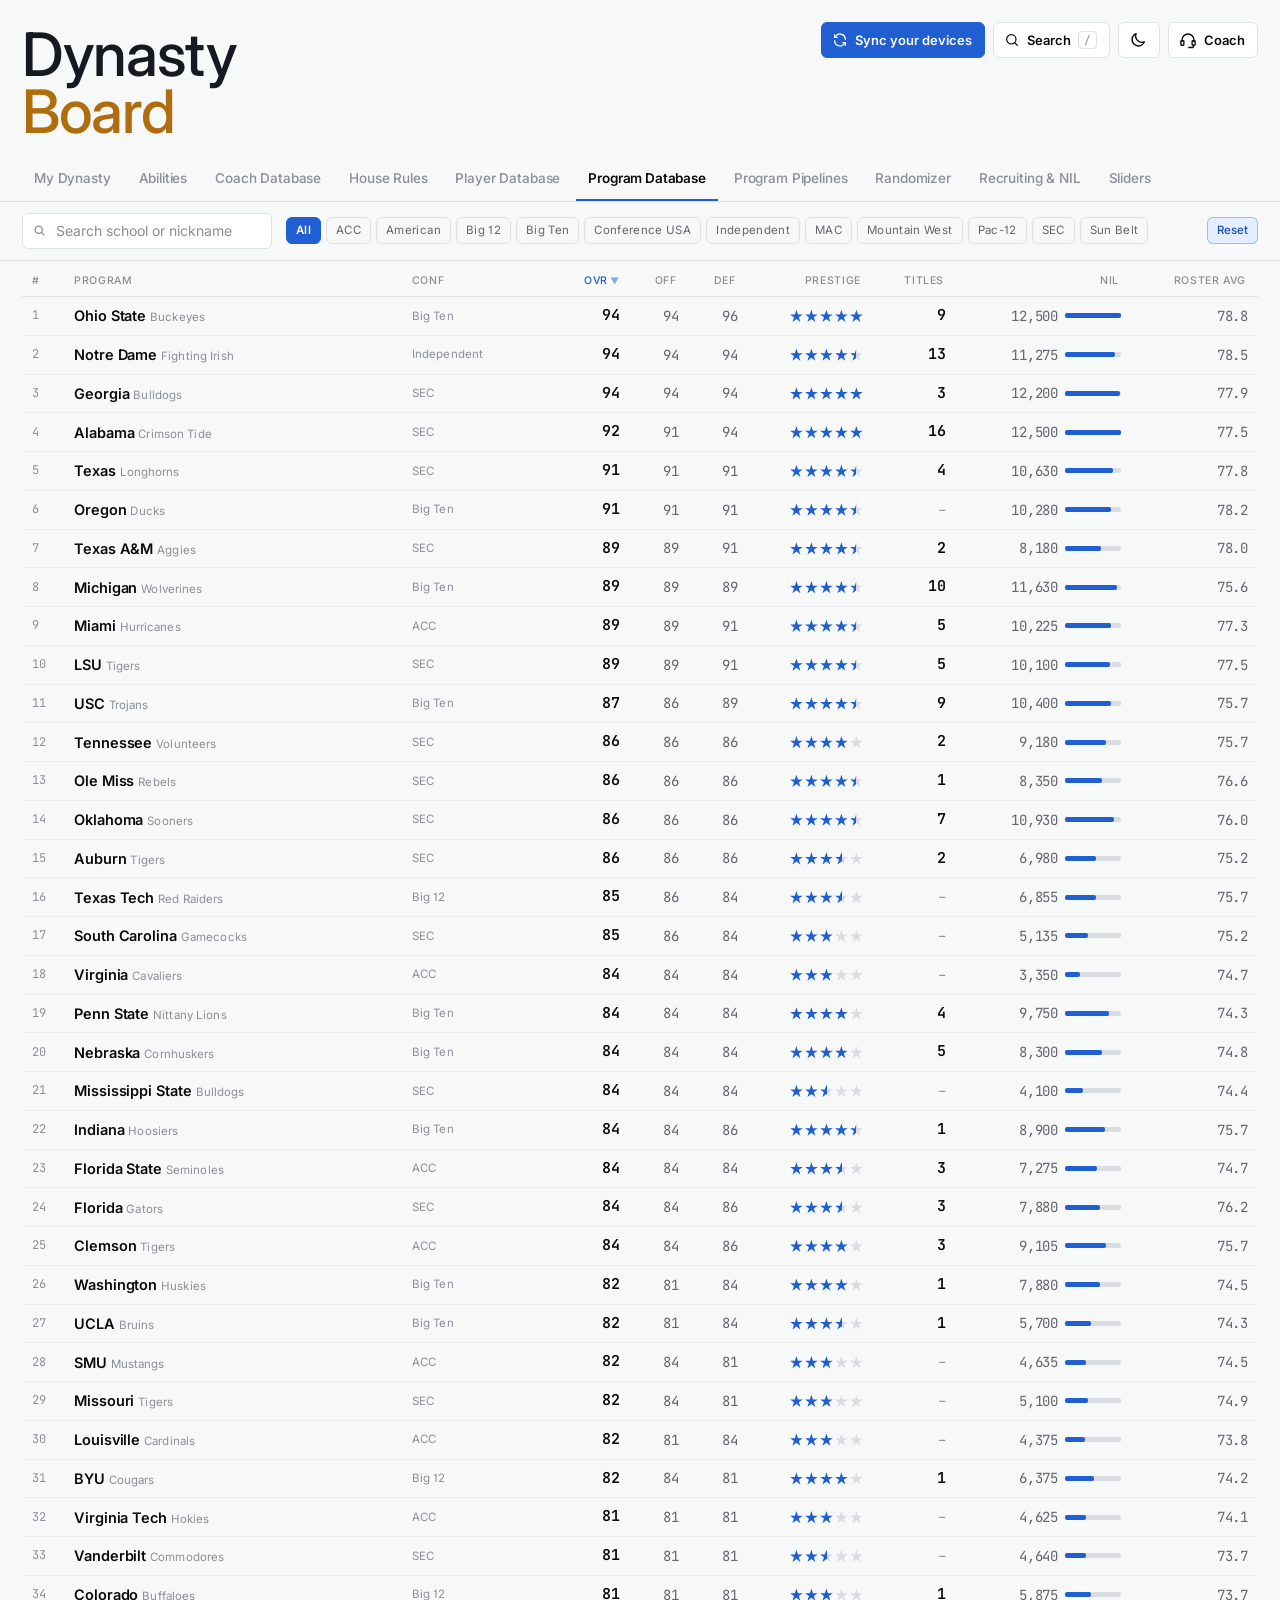
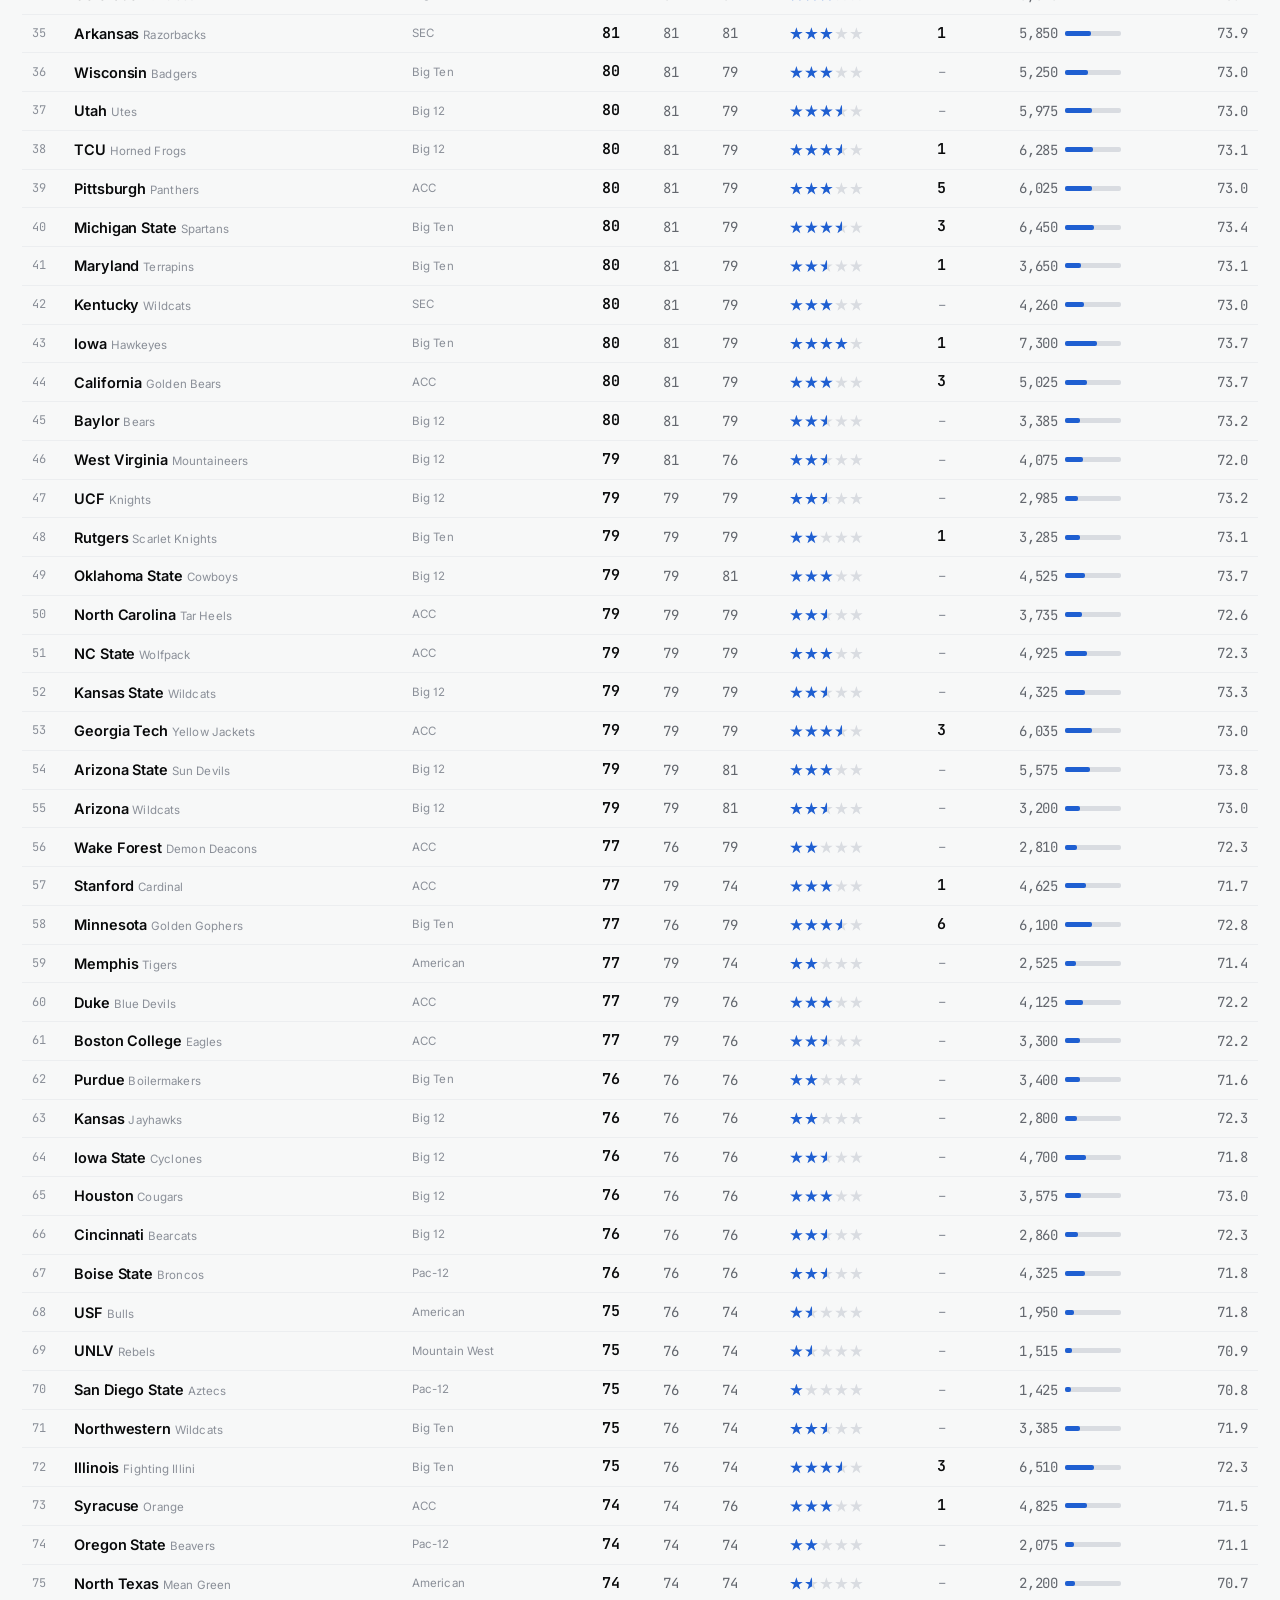
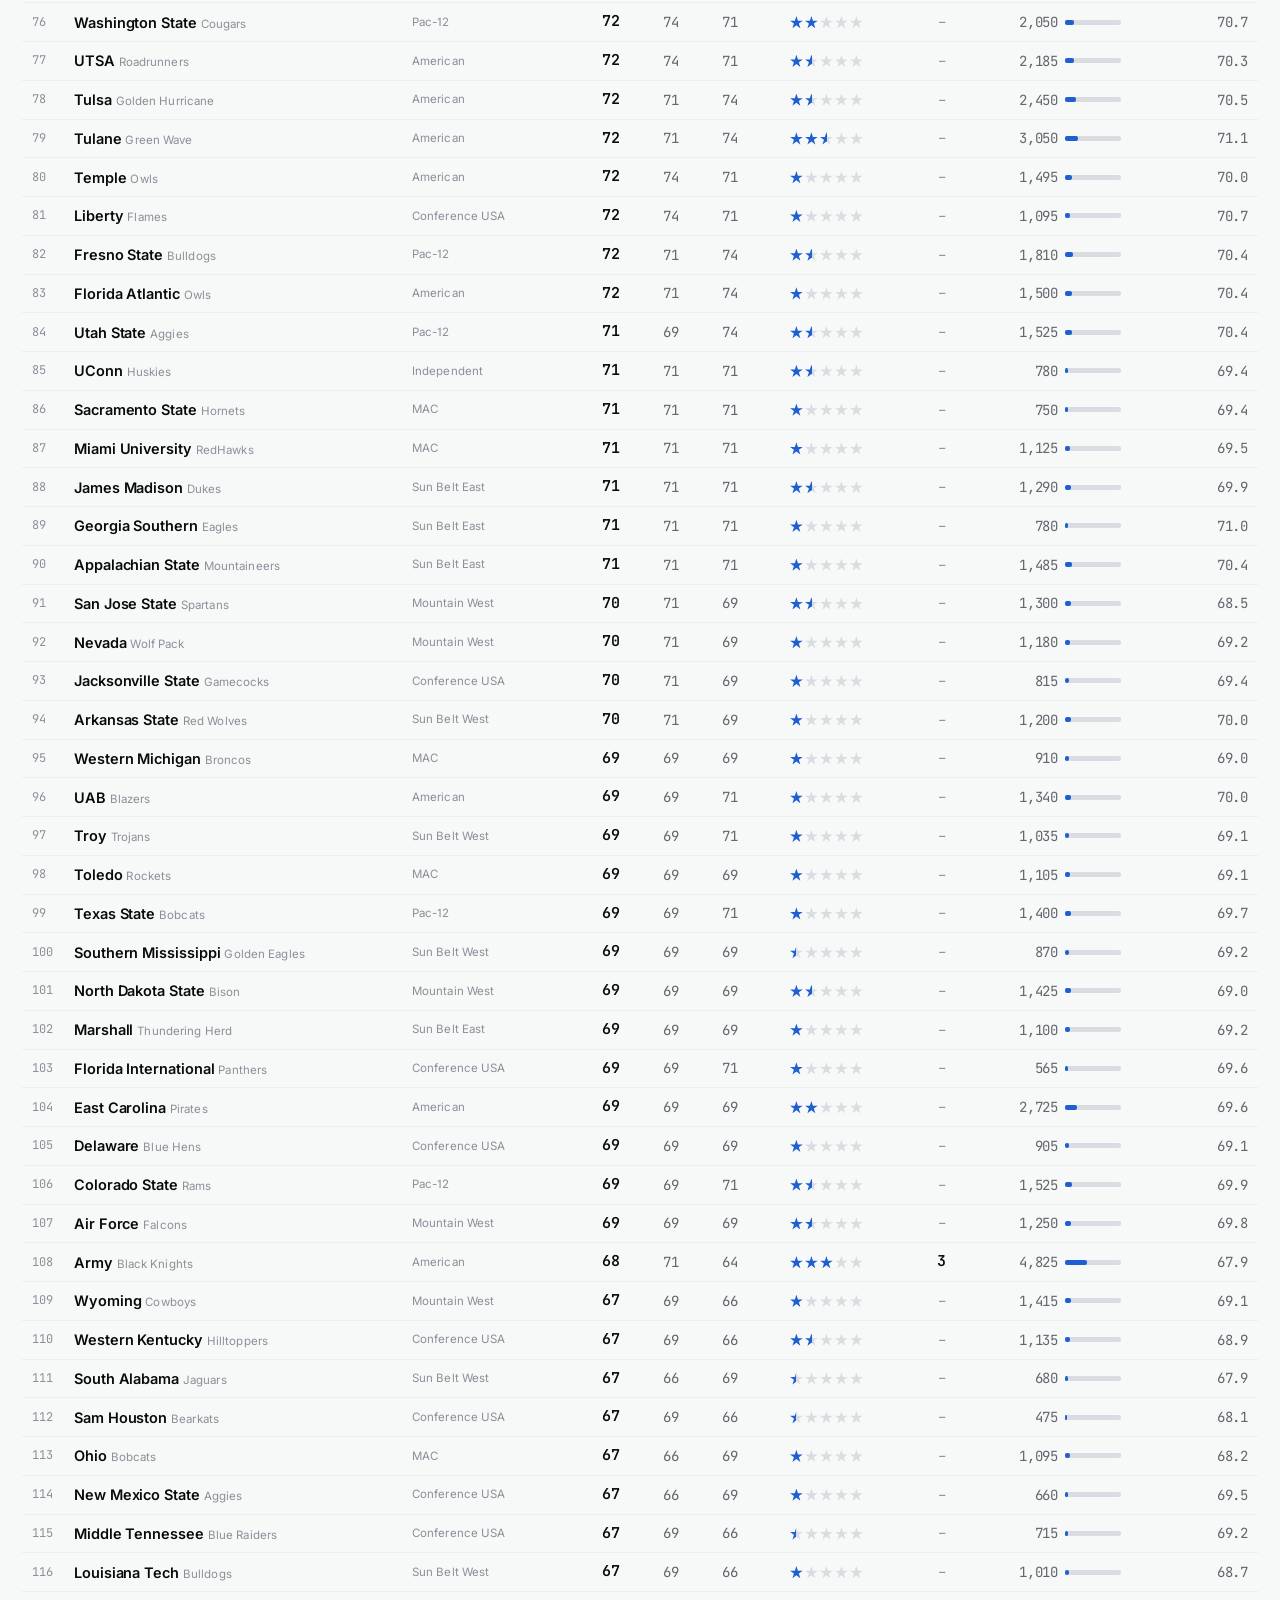
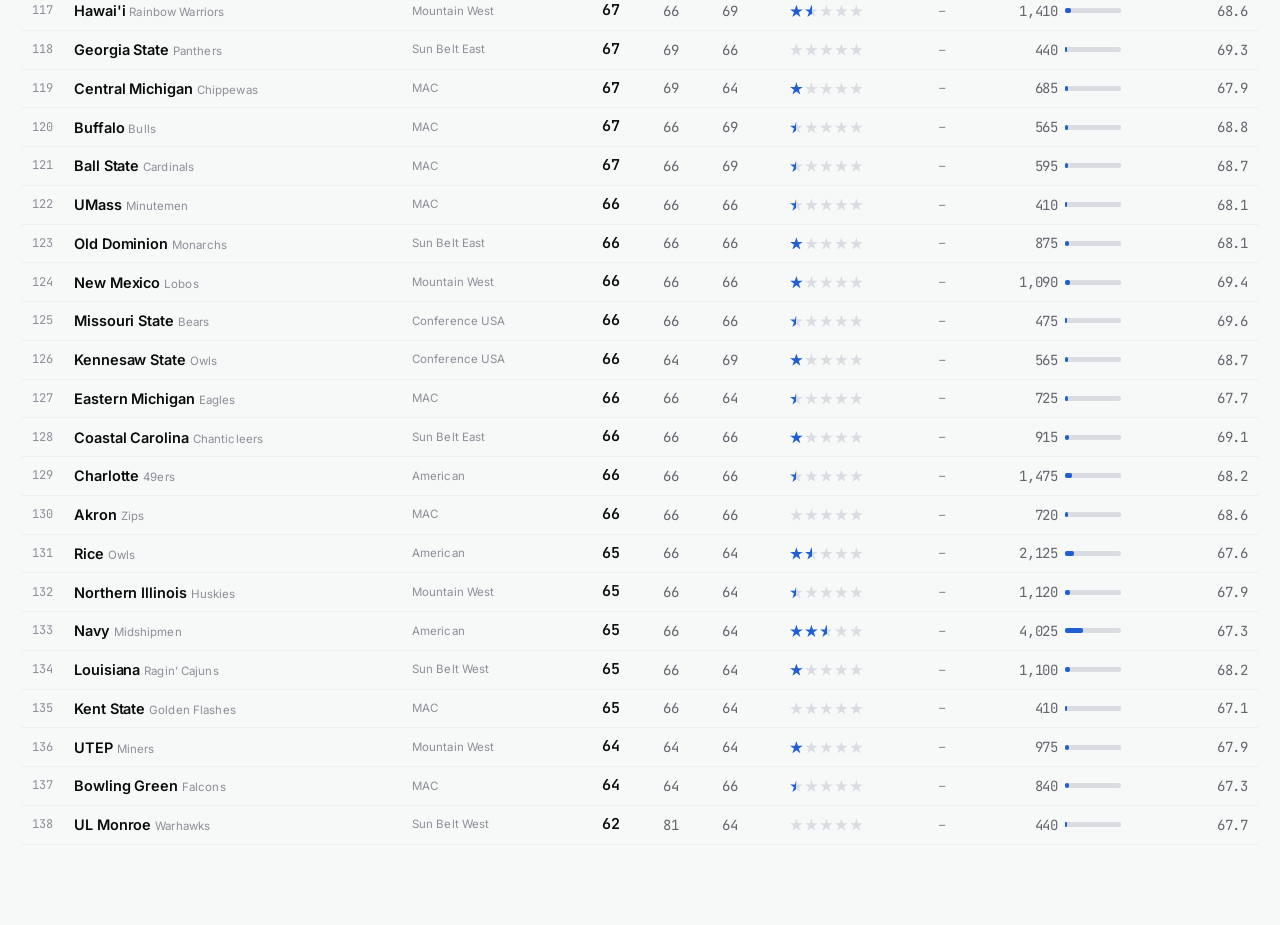
==== commit aa7d6b23: "Abilities: note icon on collapsed cards, drop the game-files line; remove the sources footer Co-Auth" ====
--- a/public/index.html
+++ b/public/index.html
@@ -287,10 +287,10 @@
     <p class="hint ab-legend"><span class="mt mt0">Bronze</span><span class="mt mt1">Silver</span><span class="mt mt2">Gold</span><span class="mt mt3">Platinum</span></p>
     <div class="chips" id="abPos" role="group" aria-label="Position" style="margin:16px 0"></div>
     <div class="sl-grid" id="abGrid"></div>
-    <h2 class="hh" style="margin:34px 0 6px">Mental abilities</h2>
-    <p class="hint" style="margin-bottom:16px">Any player can have these. In Road to Glory you pick three, and each stays active only while its meter stays high.</p>
+  </div>
+  <div id="abMental" hidden>
+    <p class="hint" style="margin:18px 0 16px">Any player can have these. In Road to Glory you pick three, and each stays active only while its meter stays high.</p>
     <ul class="ab-list ab-ment" id="abMent"></ul>
-    <p class="hint ab-src">Ability names, the mental list and Field Flip were checked against the CFB 27 game files. Unlock ratings and SP costs come from CFB 27 game-file data.</p>
   </div>
   <div id="abChg" hidden>
     <div class="pc-form">
@@ -310,10 +310,6 @@
     <p class="hint ab-src">Costs and values come from CFB 27 game-file data.</p>
   </div>
 </section>
-
-<div class="foot">
-  Team ratings, prestige and NIL from a CFB&nbsp;27 Year&nbsp;1 Week&nbsp;0 preseason save; rosters, player ratings, conferences, identity and coaching staffs decoded from the dynasty save file (UCLA dynasty, Year&nbsp;1 preseason). National titles per NCAA.com, 1869&ndash;2025, shared titles counted. Pipeline influence from the dynasty save&rsquo;s school pipeline table. Map outlines from Wikimedia Commons (public domain). Stadium names and capacities per Wikipedia&rsquo;s list of FBS stadiums, September 2026.
-</div>
 
 <aside class="pchat" id="pChat" aria-labelledby="pTitle">
   <div class="phead"><h2 id="pTitle">Coach</h2>
--- a/public/css/site.css
+++ b/public/css/site.css
@@ -472,8 +472,6 @@
 .psave{margin:0 24px 18px; padding:14px 16px; border:1px solid var(--line); background:var(--raise); display:grid; gap:12px}
 @media (max-width:560px){.psave{margin:0 16px 16px}}
 .empty{padding:50px 0; color:var(--faint); text-align:center}
-.foot{max-width:1500px; margin:0 auto; padding:22px; color:var(--faint); font-size:11.5px;
-  border-top:1px solid var(--line); line-height:1.6}
 :focus-visible{outline:2px solid var(--focus); outline-offset:2px}
 @media (prefers-reduced-motion:reduce){*{transition:none !important}}
 
@@ -1083,3 +1081,27 @@
 /* Player archetype under the name (dossier roster, Player Database) and as a link on the player card */
 .parch{display:block; font-size:11.5px; font-weight:400; color:var(--dim); margin-top:2px}
 .plc-arch{font:inherit; color:var(--accent-ink); background:none; border:0; padding:0; cursor:pointer; text-decoration:underline; text-underline-offset:2px}
+/* Phones: Physical abilities. Archetype cards collapse to their name and ability names (tap to open), ability rows
+   stack (icon, name and description as one paragraph, then the rating and tier chips), and the position chips stay pinned. */
+.ab-sum{display:none}
+@media (max-width:767px){
+  #abPos{position:sticky; top:0; z-index:6; background:var(--ground); padding-top:8px !important; padding-bottom:8px !important; margin-top:4px !important}
+  .ab-card h3{cursor:pointer; position:relative; padding-right:36px}
+  .ab-card h3::after{content:""; position:absolute; right:14px; top:50%; width:7px; height:7px; margin-top:-5px; border:solid var(--faint); border-width:0 1.5px 1.5px 0; transform:rotate(45deg); transition:transform .15s}
+  .ab-card.open h3::after{transform:rotate(-135deg); margin-top:-1px}
+  .ab-card:not(.open) .ab-list, .ab-card:not(.open) .ab-n{display:none}
+  .ab-card:not(.open) .ab-sum{display:flex; flex-wrap:wrap; gap:6px 12px; margin:0; padding:0 12px 12px; cursor:pointer; font-size:12.5px; color:var(--dim)}
+  .ab-sum span{display:inline-flex; align-items:center; gap:6px}
+  .ab-sum .ab-ico{width:22px; height:22px; padding:2px}
+  .ab-list:not(.ab-clist) li{display:block; position:relative; padding:8px 0 8px 38px; min-height:28px}
+  .ab-list:not(.ab-clist) li b{display:inline}
+  .ab-list:not(.ab-clist) li b .ab-ico{position:absolute; left:0; top:8px}
+  .ab-list:not(.ab-clist) li > span{display:inline; margin-left:6px}
+  .ab-list:not(.ab-clist) .ab-gate{margin-top:6px}
+  .ab-list .ab-gr{width:auto; margin-right:4px}
+}
+/* Phones: a closed archetype card with a note shows a note icon in its header */
+.ab-noted{display:none}
+@media (max-width:767px){
+  .ab-card.noted:not(.open) .ab-noted{display:inline-flex; vertical-align:-2px; margin-right:8px; color:var(--accent)}
+}
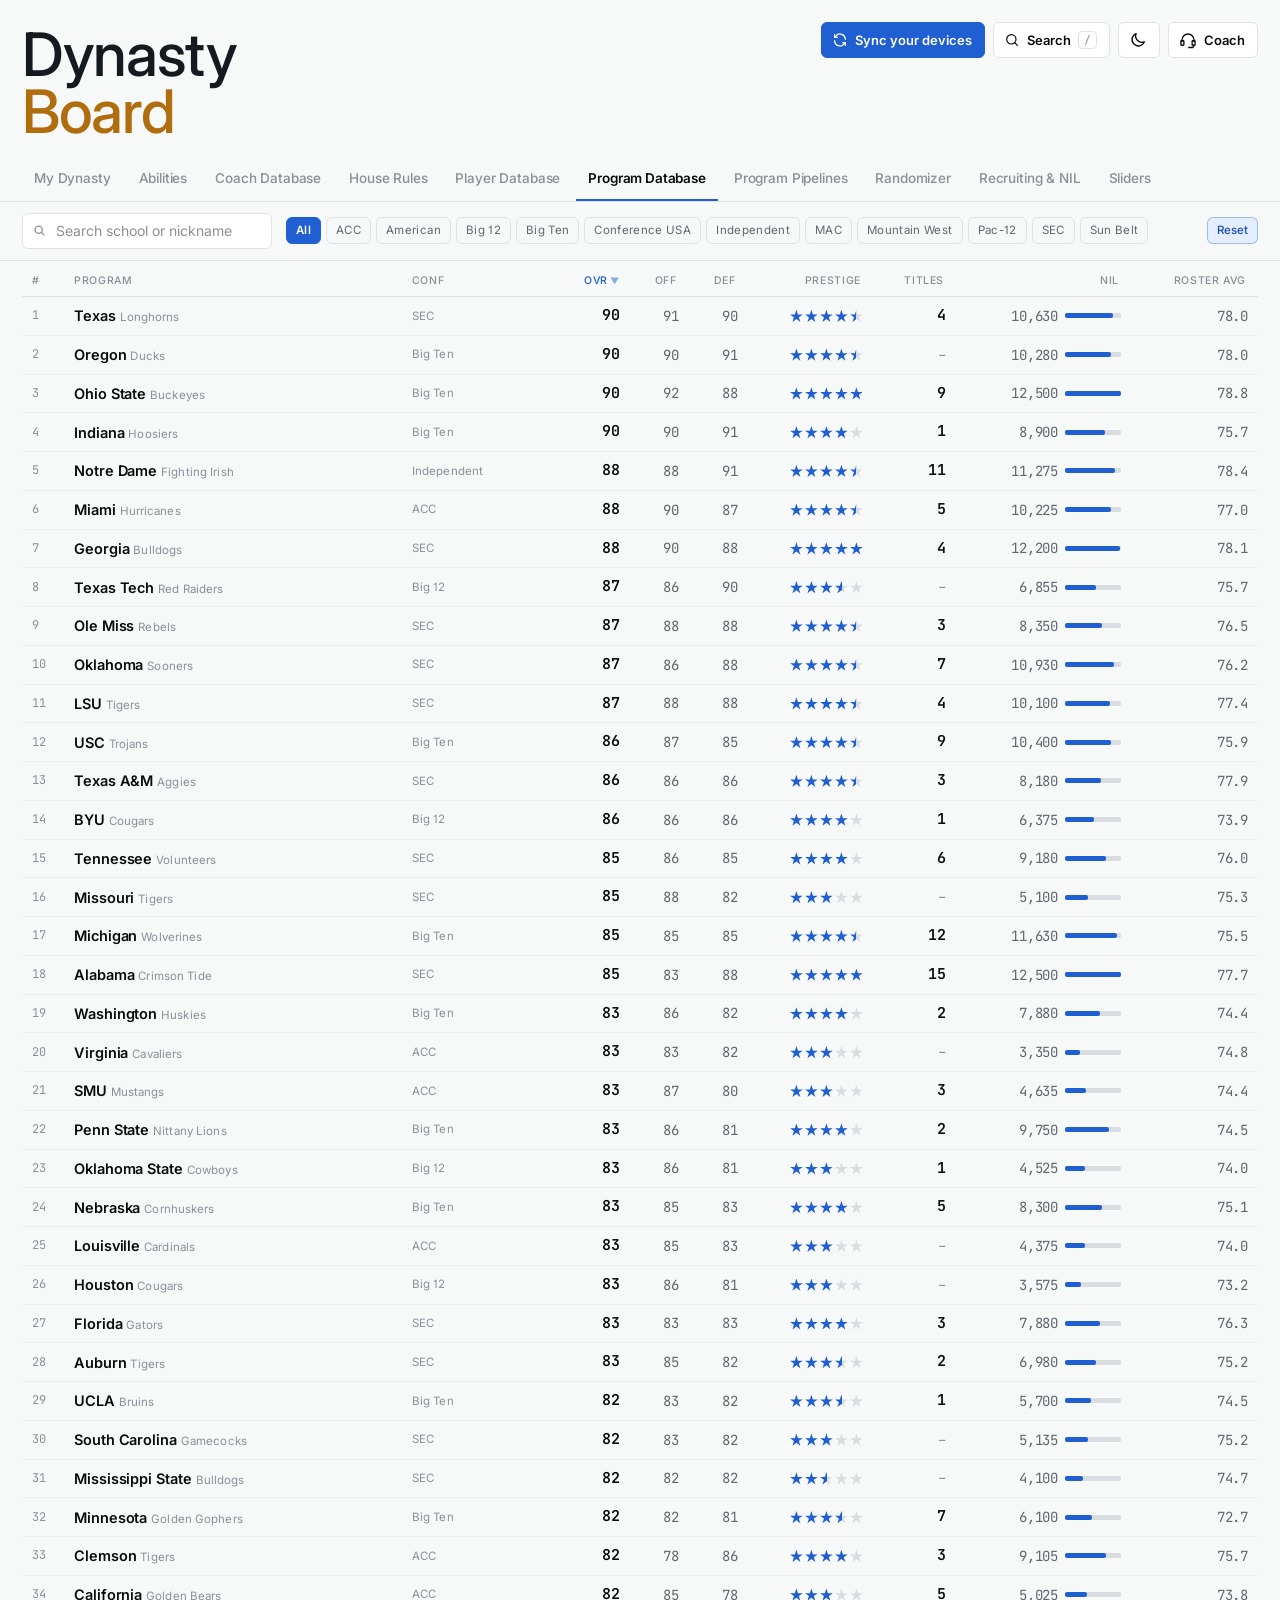
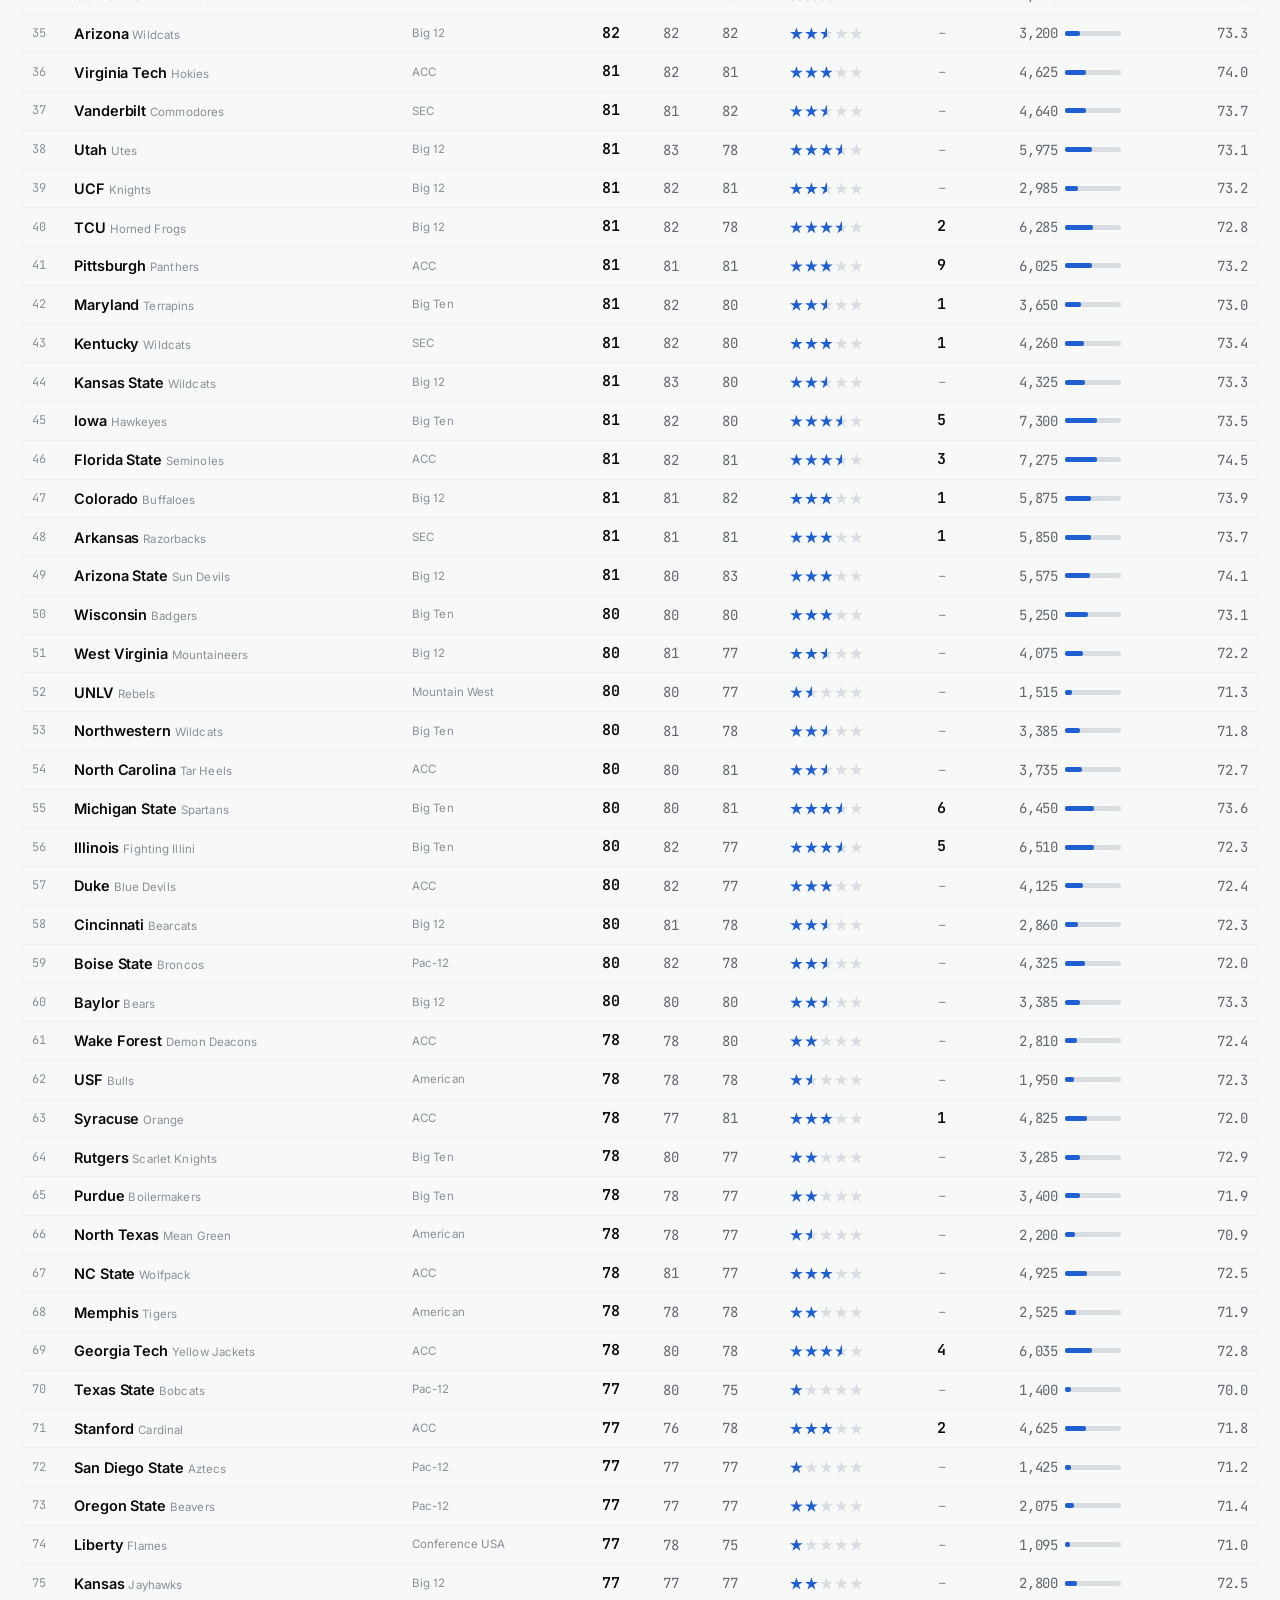
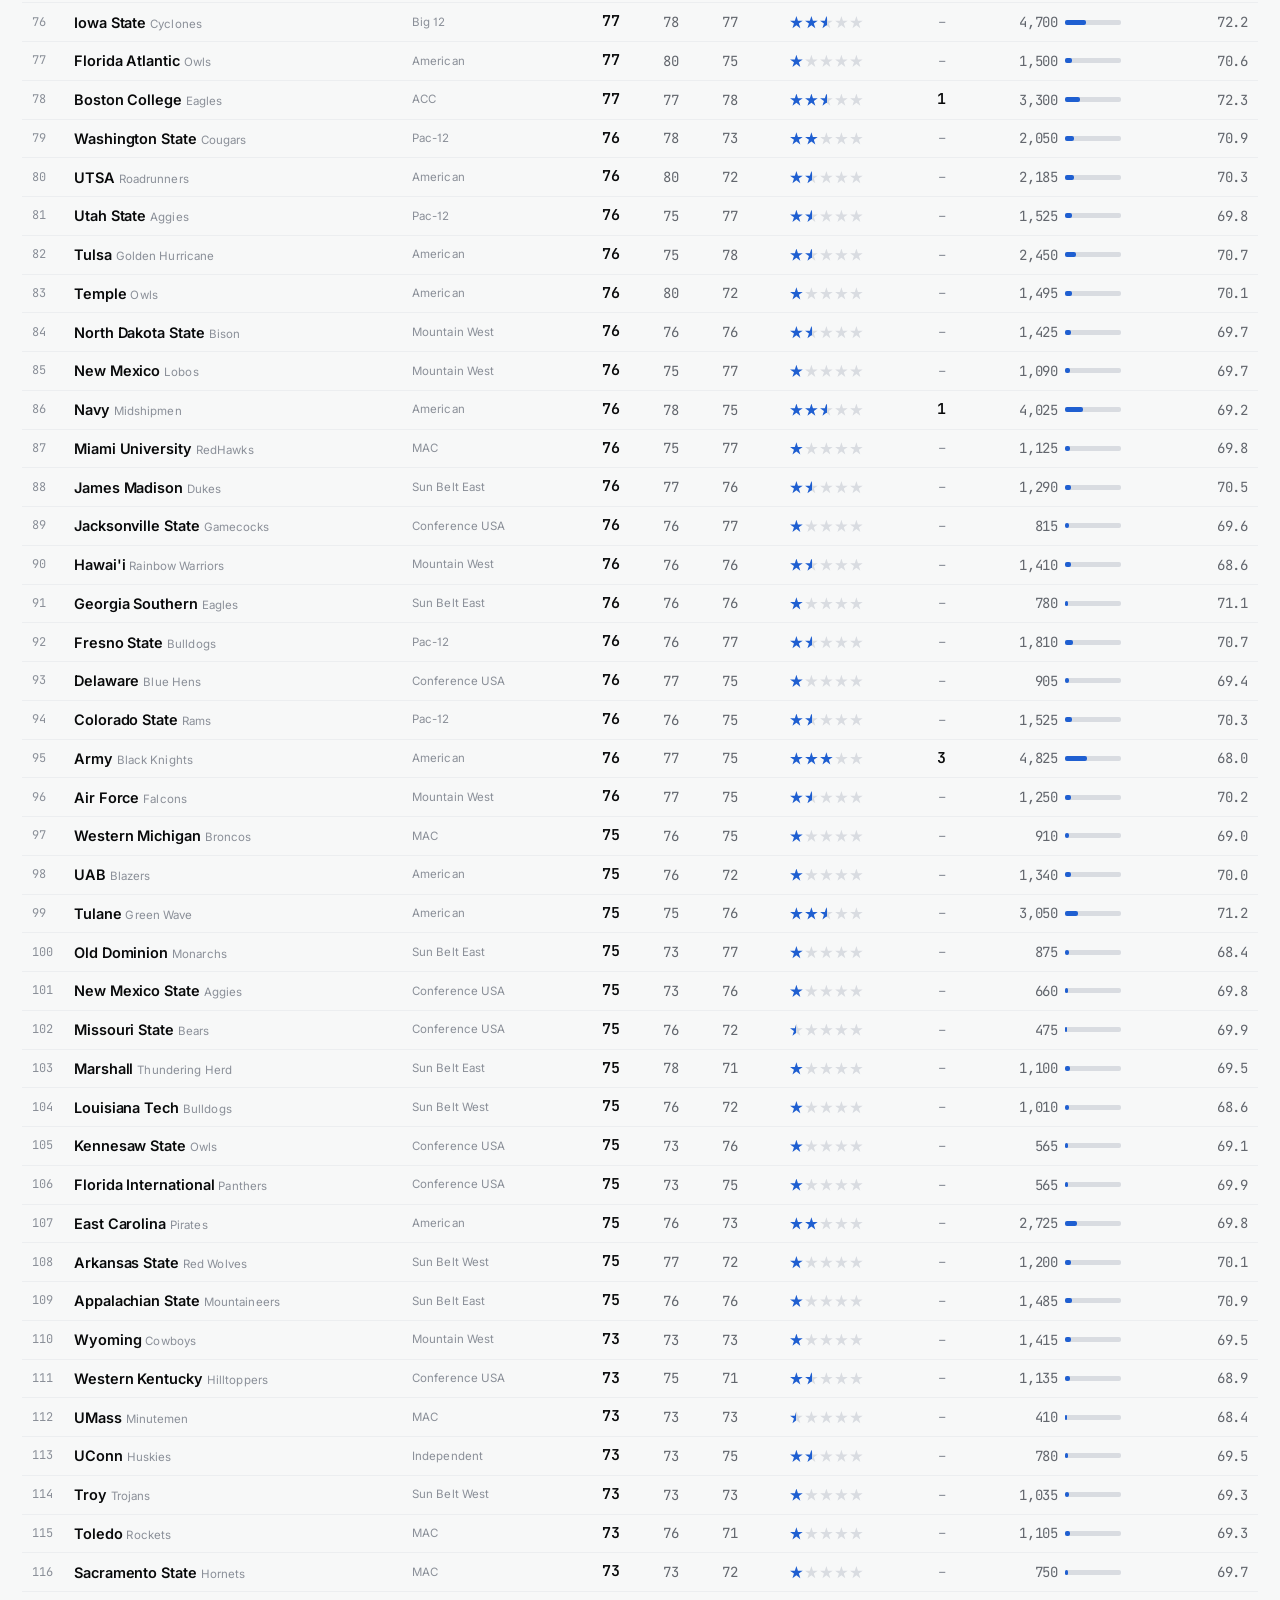
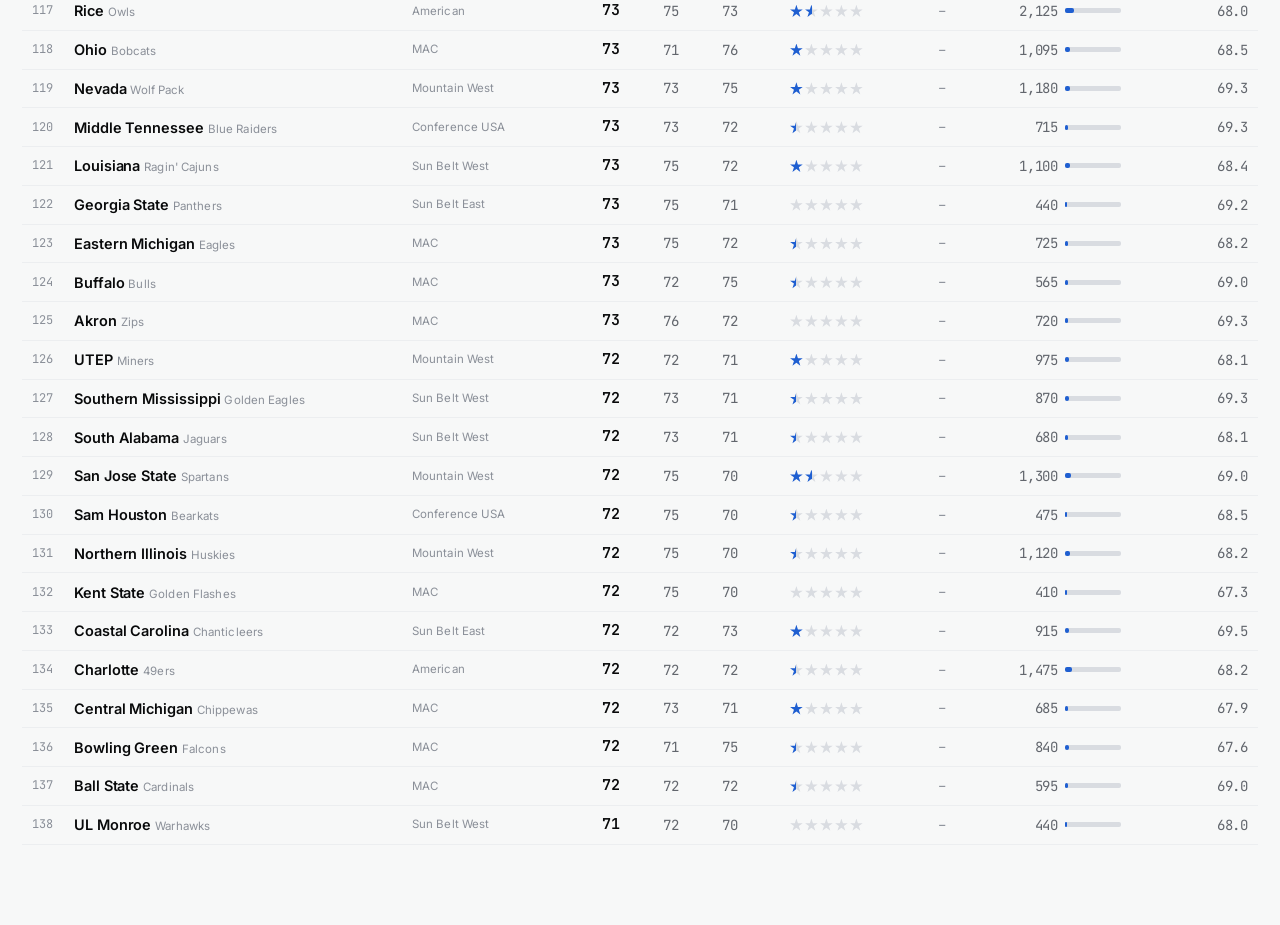
==== commit 80e8319e: "Rosters and ratings from the game's main-menu roster tools/game-rosters.mjs reads saves/ROSTER-Offic" ====
--- a/public/index.html
+++ b/public/index.html
@@ -94,6 +94,8 @@
         <div class="chips" data-g="p"></div></div>
       <div class="fgroup"><span class="lbl">NIL budget</span>
         <div class="chips" data-g="nt"></div></div>
+      <div class="fgroup"><span class="lbl">Power 4, Group of 6 or Independent</span>
+        <div class="chips" data-g="lv"></div></div>
       <div class="fgroup"><span class="lbl">Conference</span>
         <div class="chips" data-g="c"></div></div>
     </div>
@@ -153,7 +155,7 @@
     </div>
     <div class="empty" id="plempty" hidden>No player matches those filters.</div>
     <button class="rmore" id="plmore" type="button" hidden></button>
-    <p class="hint plsrc">Scroll sideways for every rating, or click a player for their card. Ovr, Spd and the ratings after Spd are EA SPORTS College Football 27 <span id="plIt">Week 3</span> ratings; a few deep-roster players don't have them.</p>
+    <p class="hint plsrc">Scroll sideways for every rating, or click a player for their card. Every rating comes from the College Football 27 main-menu roster in the game files (<span id="plIt">game roster</span>).</p>
   </div>
 </section>
 
@@ -267,8 +269,8 @@
 <section id="viewSlide" class="sl" role="tabpanel" aria-labelledby="tabSlide" hidden>
   <header class="sl-head">
     <div>
-      <h2 class="hh">Matt10's CFB27 Sliders <span class="sl-v">v5.5, Posted 9/25/26</span></h2>
-      <p class="hint"><span class="sl-chg">Highlighted</span> values changed in this version.</p>
+      <h2 class="hh sl-title">CFB27 Sliders by <span class="sl-seg" id="slSet" role="group" aria-label="Slider author"></span></h2>
+      <p class="hint"><span id="slVer">v5.5 · Posted 9/25/26</span> · <span class="sl-chg">Highlighted</span> values changed in this version.</p>
     </div>
     <div class="chips" id="slDiff" role="group" aria-label="Difficulty"></div>
   </header>
--- a/public/css/site.css
+++ b/public/css/site.css
@@ -288,9 +288,9 @@
 .result.spin .rname{color:var(--faint)}
 .result .rsub{color:var(--dim); font-size:13px}
 .result .rsub b{color:var(--text); font-weight:510}
-.rstats{display:grid; grid-template-columns:repeat(4,minmax(0,1fr)); gap:1px; background:var(--line);
+.rstats{display:grid; grid-template-columns:repeat(5,minmax(0,1fr)); gap:1px; background:var(--line);
   border:1px solid var(--line); margin-top:20px}
-@media (max-width:560px){.rstats{grid-template-columns:repeat(2,minmax(0,1fr))}}
+@media (max-width:560px){.rstats{grid-template-columns:repeat(2,minmax(0,1fr))} .rstats div:last-child{grid-column:1/-1}}
 .rstats div{background:var(--panel); padding:10px 12px; display:flex; flex-direction:column; gap:4px}
 .rstats span{font-size:10px; letter-spacing:.06em; text-transform:uppercase; color:var(--faint)}
 .rstats b{font-family:"JetBrains Mono",monospace; font-variant-numeric:tabular-nums; font-size:20px; font-weight:590; line-height:1}
@@ -1100,8 +1100,18 @@
   .ab-list:not(.ab-clist) .ab-gate{margin-top:6px}
   .ab-list .ab-gr{width:auto; margin-right:4px}
 }
-/* Phones: a closed archetype card with a note shows a note icon in its header */
+/* An archetype card with a note shows a note icon in its header (on phones only while the card is closed) */
 .ab-noted{display:none}
-@media (max-width:767px){
-  .ab-card.noted:not(.open) .ab-noted{display:inline-flex; vertical-align:-2px; margin-right:8px; color:var(--accent)}
-}
+.ab-card.noted .ab-noted{display:inline-flex; vertical-align:-2px; margin-right:8px; color:var(--accent)}
+@media (max-width:767px){.ab-card.noted.open .ab-noted{display:none}}
+/* Recruiting board: second-choice archetype under the first on a card, and the 1st/2nd choice switch in the sheet */
+.rb-c span small{display:block; margin-top:2px; font-size:10.5px; font-weight:400; color:var(--dim)}
+.rb-w{margin:4px 0 12px}
+.rb-pick i.rb-oth{color:var(--dim)}
+@media (max-width:767px){.rb-c span small{font-size:8.5px}}
+/* iPhone zooms into any text field under 16px and stays zoomed after typing (owner, Oct 2026), so phone fields are 16px. */
+@media (max-width:767px){input,select,textarea{font-size:16px!important}}
+/* Sliders title: "CFB27 Sliders by [Matt10 | Armor & Sword]", the author chips sit inside the heading. */
+.sl-title{display:flex; flex-wrap:wrap; align-items:center; gap:8px 10px; margin-bottom:8px}
+#viewSlide .sl-head{margin-bottom:20px}
+.sl-seg{display:inline-flex; gap:6px}
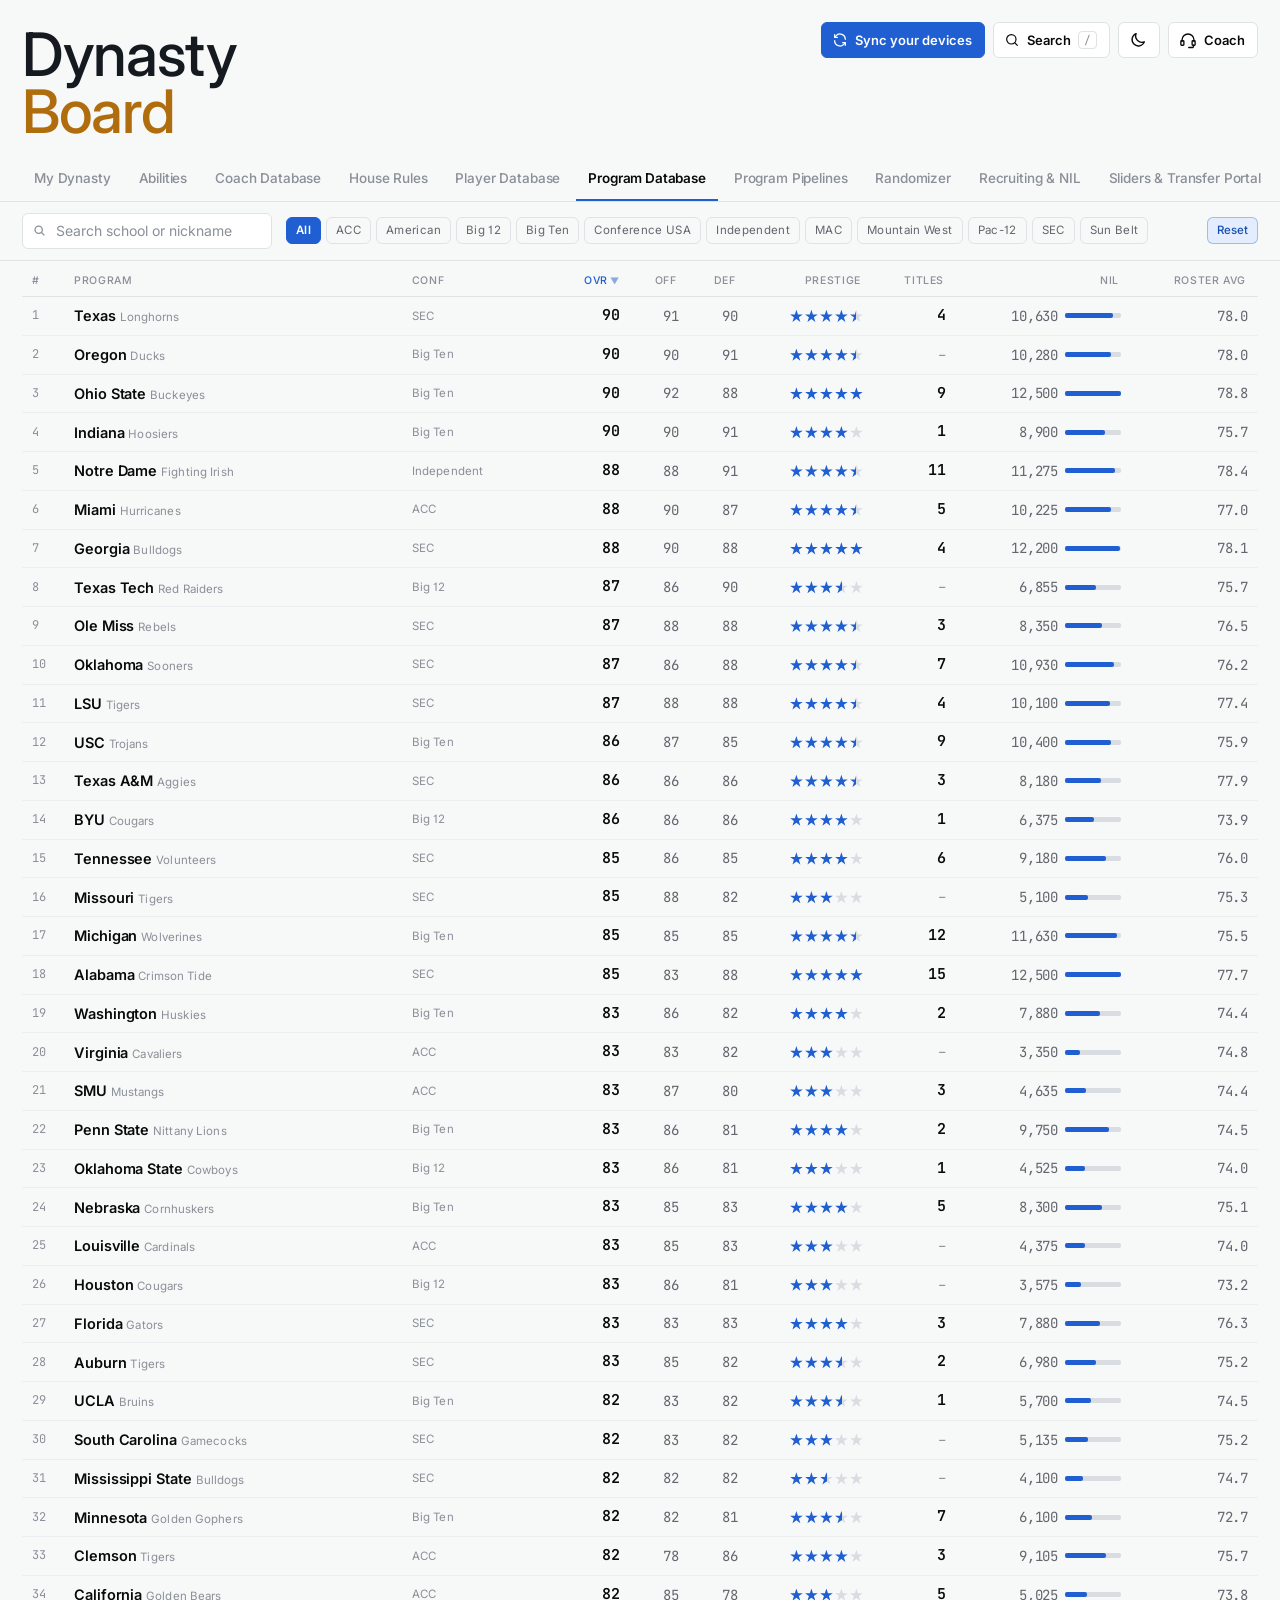
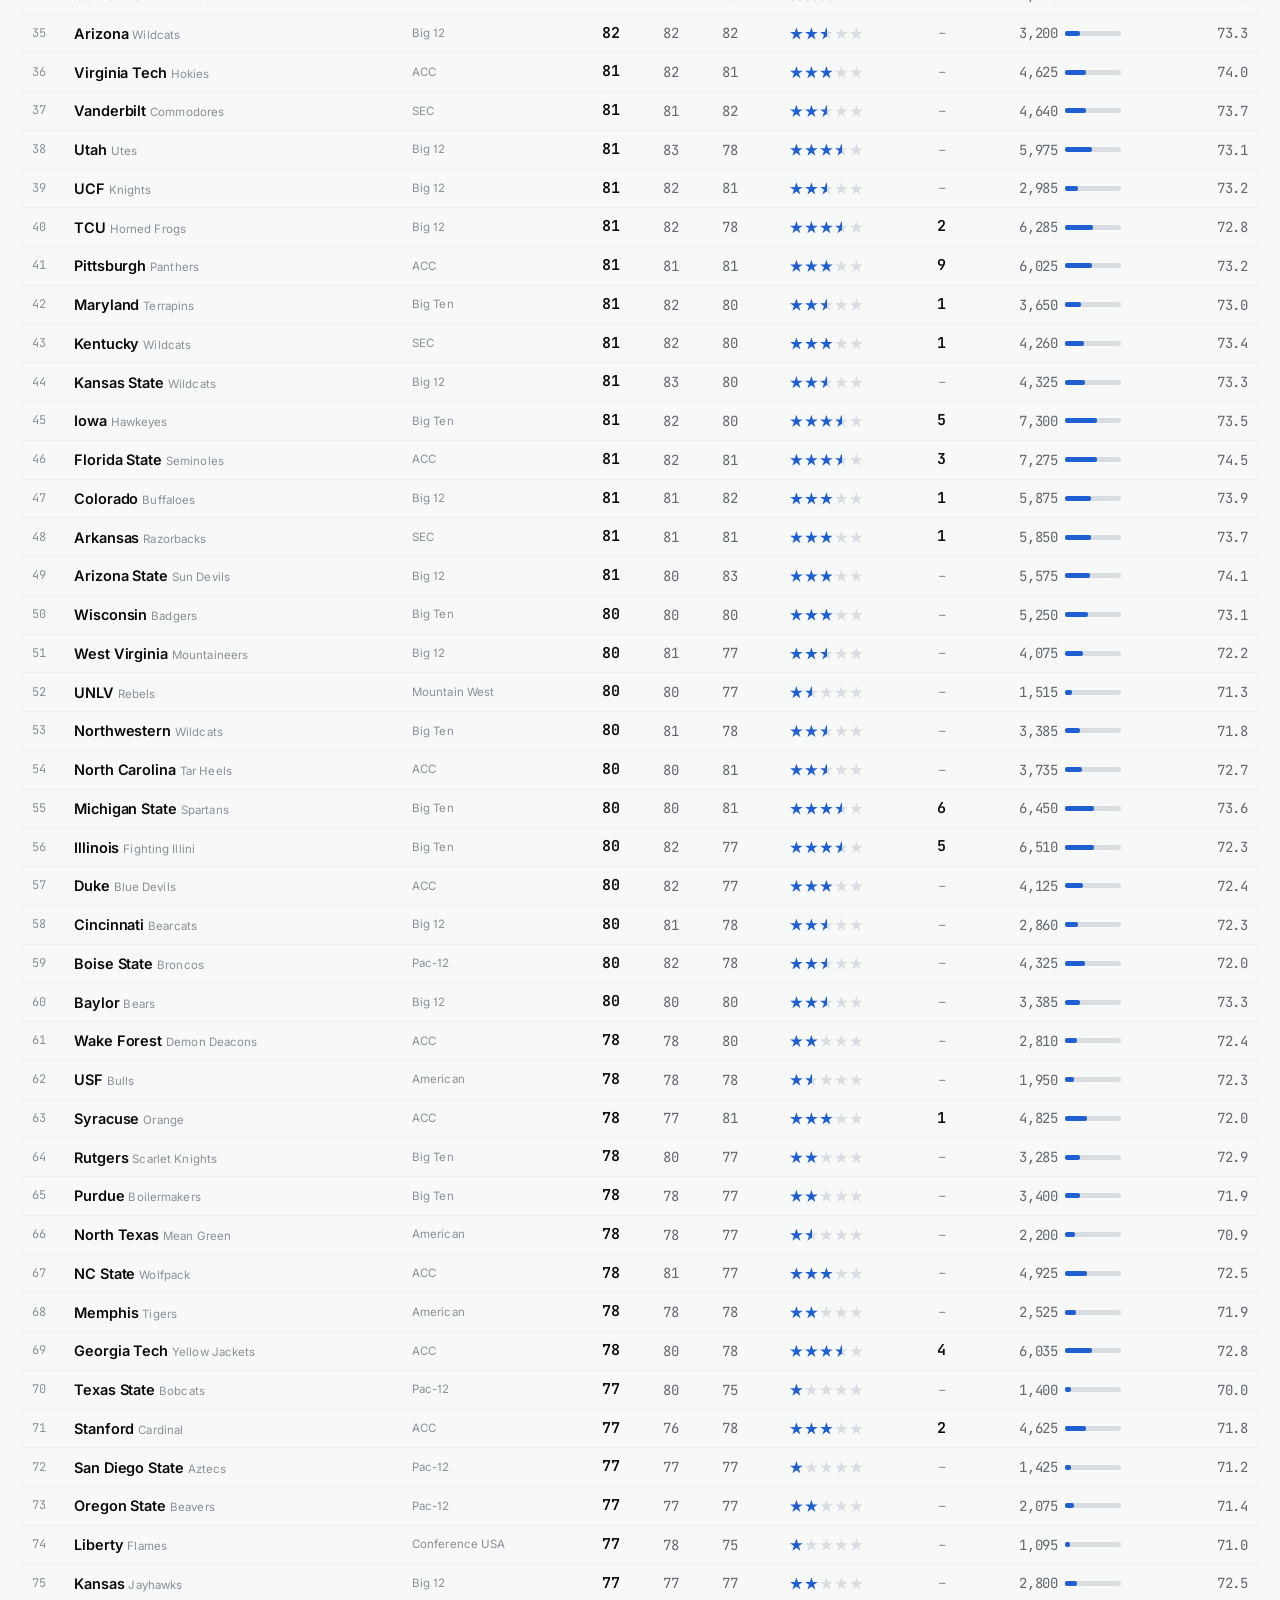
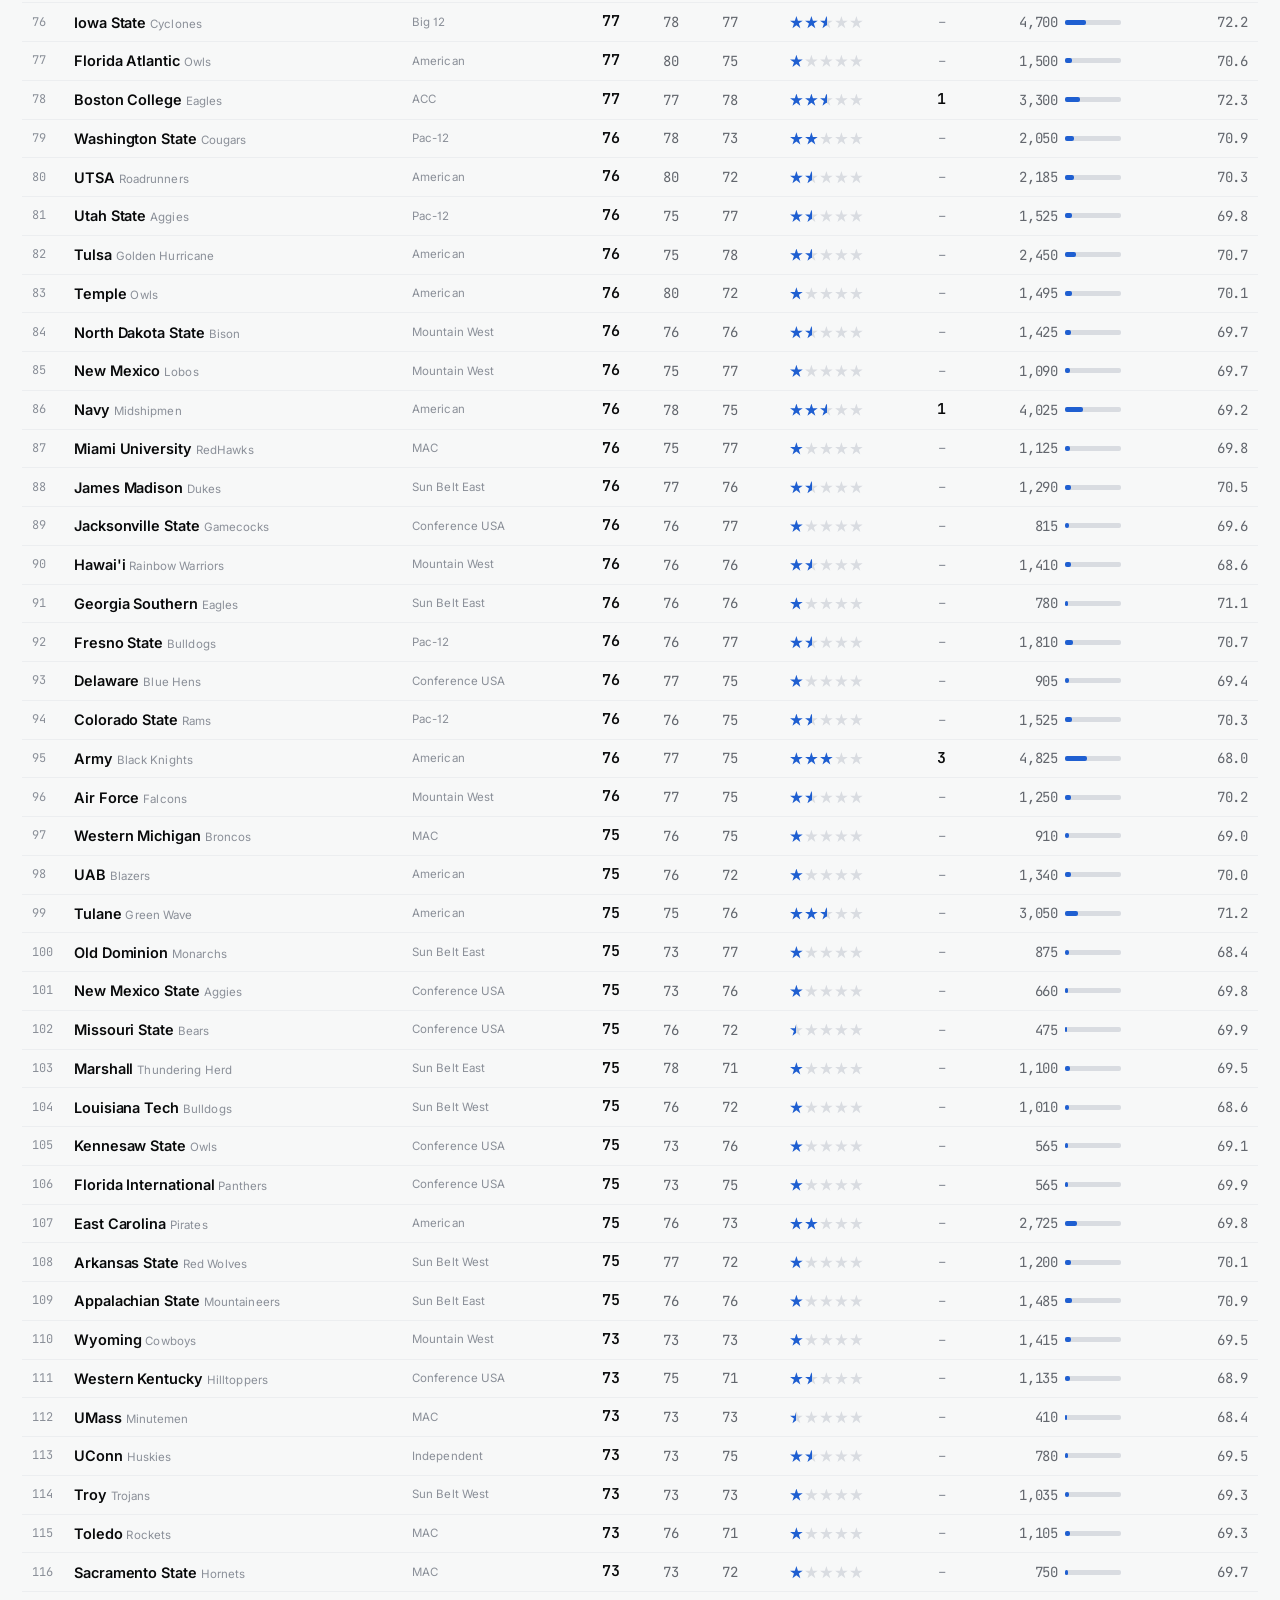
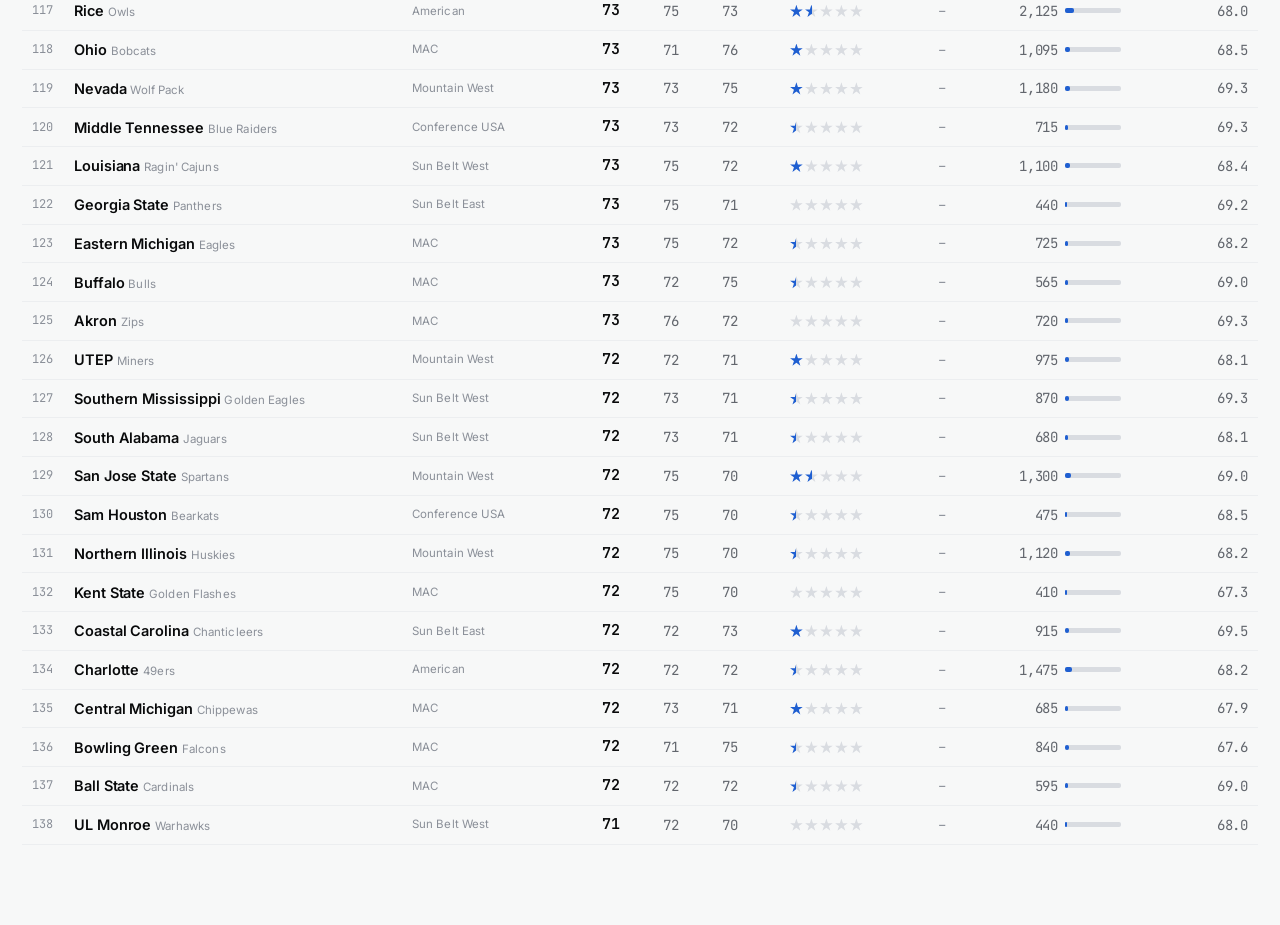
==== commit 0d97b6d3: "Sliders & Transfer Portal: transfer portal settings view with tips, behind Sliders / Transfer Portal" ====
--- a/public/index.html
+++ b/public/index.html
@@ -50,7 +50,7 @@
   <button class="tab" role="tab" id="tabPipe" aria-controls="viewPipe" aria-selected="false" tabindex="-1" type="button">Program Pipelines</button>
   <button class="tab" role="tab" id="tabRand" aria-controls="viewRand" aria-selected="false" tabindex="-1" type="button">Randomizer</button>
   <button class="tab" role="tab" id="tabRec" aria-controls="viewRec" aria-selected="false" tabindex="-1" type="button">Recruiting &amp; NIL</button>
-  <button class="tab" role="tab" id="tabSlide" aria-controls="viewSlide" aria-selected="false" tabindex="-1" type="button">Sliders</button>
+  <button class="tab" role="tab" id="tabSlide" aria-controls="viewSlide" aria-selected="false" tabindex="-1" type="button">Sliders &amp; Transfer Portal</button>
 </div>
 </nav>
 
@@ -267,7 +267,11 @@
 </section>
 
 <section id="viewSlide" class="sl" role="tabpanel" aria-labelledby="tabSlide" hidden>
-  <header class="sl-head">
+  <div class="chips sl-mode" id="slMode" role="group" aria-label="Sliders or transfer portal">
+    <button type="button" class="chip" data-m="sl" aria-pressed="true">Sliders</button>
+    <button type="button" class="chip" data-m="tp" aria-pressed="false">Transfer Portal</button>
+  </div>
+  <header class="sl-head" id="slHead">
     <div>
       <h2 class="hh sl-title">CFB27 Sliders by <span class="sl-seg" id="slSet" role="group" aria-label="Slider author"></span></h2>
       <p class="hint"><span id="slVer">v5.5 · Posted 9/25/26</span> · <span class="sl-chg">Highlighted</span> values changed in this version.</p>
@@ -275,6 +279,31 @@
     <div class="chips" id="slDiff" role="group" aria-label="Difficulty"></div>
   </header>
   <div class="sl-grid" id="slGrid"></div>
+  <!-- Transfer portal tips (owner, Oct 2026): from community five-season dynasty sims, written in our own words. -->
+  <div id="slTpView" hidden>
+  <h2 class="hh sl-tp-h" id="slTp">Transfer portal settings</h2>
+  <p class="hint sl-tp-sub">Found in League Settings. They change who leaves each offseason and how strong the rest of the league stays.</p>
+  <div class="sl-grid sl-tp">
+    <section class="sl-card sl-tip"><h3>Max transfers per team<span>The biggest lever</span></h3>
+      <p>Caps how many players each team can lose to the portal every offseason.</p>
+      <p>High caps let weaker programs lose half their depth, and the bottom of the league sinks within a few seasons. Low caps keep more teams competitive.</p>
+      <p class="sl-tip-do"><b>Tip:</b> 5 to 10 keeps the league balanced. Go higher only if you want a few superteams.</p></section>
+    <section class="sl-card sl-tip"><h3>Transfer chance<span>User and CPU</span></h3>
+      <p>How likely each player is to enter the portal. You set it separately for your team and the CPU.</p>
+      <p>It mostly changes how many 2★ and 3★ players move. Every cycle has a fairly fixed group of stars: about 0 to 5 five-stars and 50 to 200 four-stars, whatever the setting.</p>
+      <p class="sl-tip-do"><b>Tip:</b> a high chance with a low cap makes good teams lose real talent while limiting the damage to small schools.</p></section>
+    <section class="sl-card sl-tip"><h3>Unsigned transfers<span>Why players vanish</span></h3>
+      <p>CPU teams are slow to sign transfers. The bigger the portal, the more players go unsigned, even some 4★s.</p>
+      <p>Unsigned players either disappear from the dynasty or come back as walk-ons the next offseason, so a huge portal drains talent from the whole league.</p>
+      <p class="sl-tip-do"><b>Tip:</b> if good players keep vanishing, lower Max transfers before anything else.</p></section>
+    <section class="sl-card"><h3>Starting points<span>Max / chance</span></h3><table><tbody>
+      <tr><td class="l">Competitive league<small>About 600 to 700 transfers a year</small></td><td class="mono">5 / 100</td></tr>
+      <tr><td class="l">More movement<small>More players go unsigned</small></td><td class="mono">10 / 100</td></tr>
+      <tr><td class="l">Quiet portal<small>Mostly stars move</small></td><td class="mono">5 / 25-50</td></tr>
+      <tr><td class="l">Chaos<small>Weak teams get gutted</small></td><td class="mono">20+ / 100</td></tr>
+    </tbody></table></section>
+  </div>
+  </div>
 </section>
 
 <section id="viewAb" class="sl ab" role="tabpanel" aria-labelledby="tabAb" hidden>
--- a/public/css/site.css
+++ b/public/css/site.css
@@ -1115,3 +1115,12 @@
 .sl-title{display:flex; flex-wrap:wrap; align-items:center; gap:8px 10px; margin-bottom:8px}
 #viewSlide .sl-head{margin-bottom:20px}
 .sl-seg{display:inline-flex; gap:6px}
+/* Sliders: transfer portal tips under the slider cards. */
+.sl-mode{margin-bottom:18px}
+.sl-tp-h{margin:0 0 4px}
+.sl-tp-sub{margin:0 0 16px}
+.sl-tip p{margin:0; padding:0 12px 10px; font-size:13px; line-height:1.5; color:var(--dim)}
+.sl-tip p:first-of-type{color:var(--text)}
+.sl-tip .sl-tip-do{color:var(--text)}
+.sl-tip-do b{color:var(--accent); font-weight:590}
+.sl-tp td small{display:block; font-size:11.5px; color:var(--faint)}
